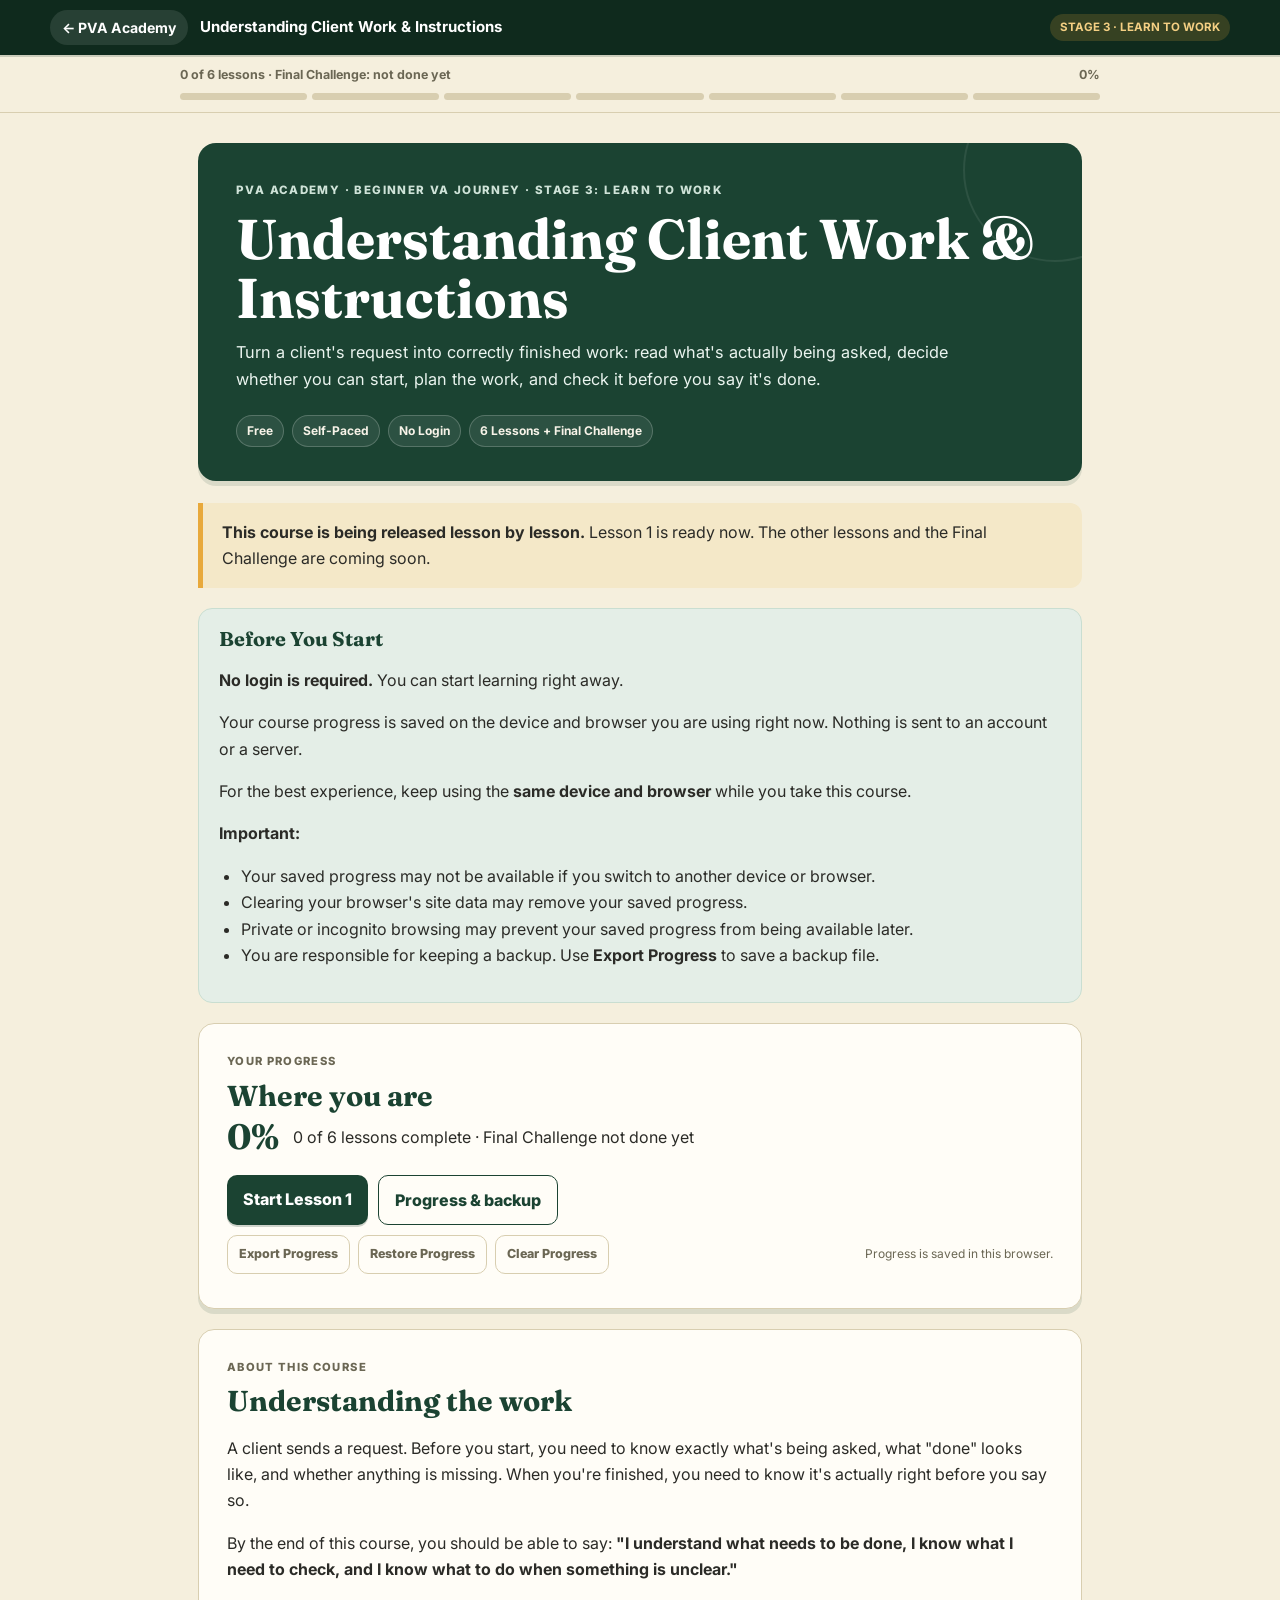
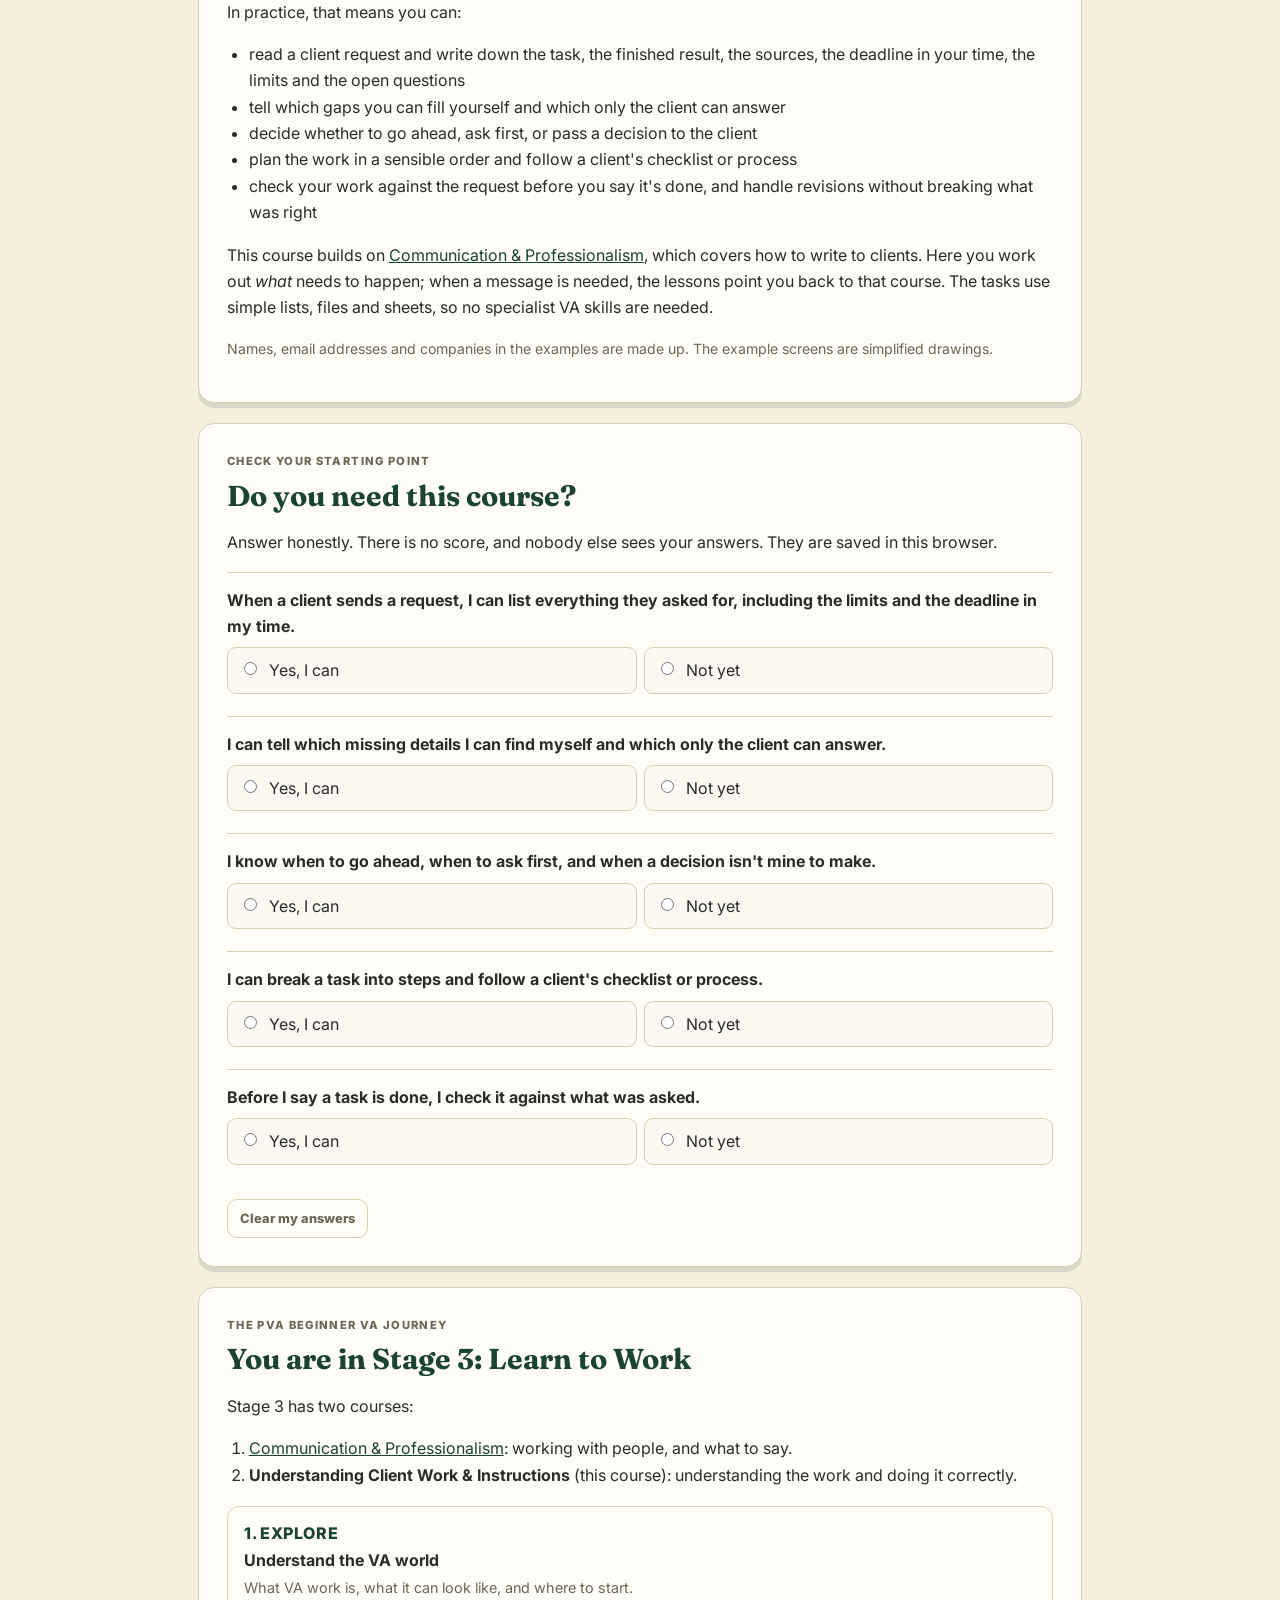
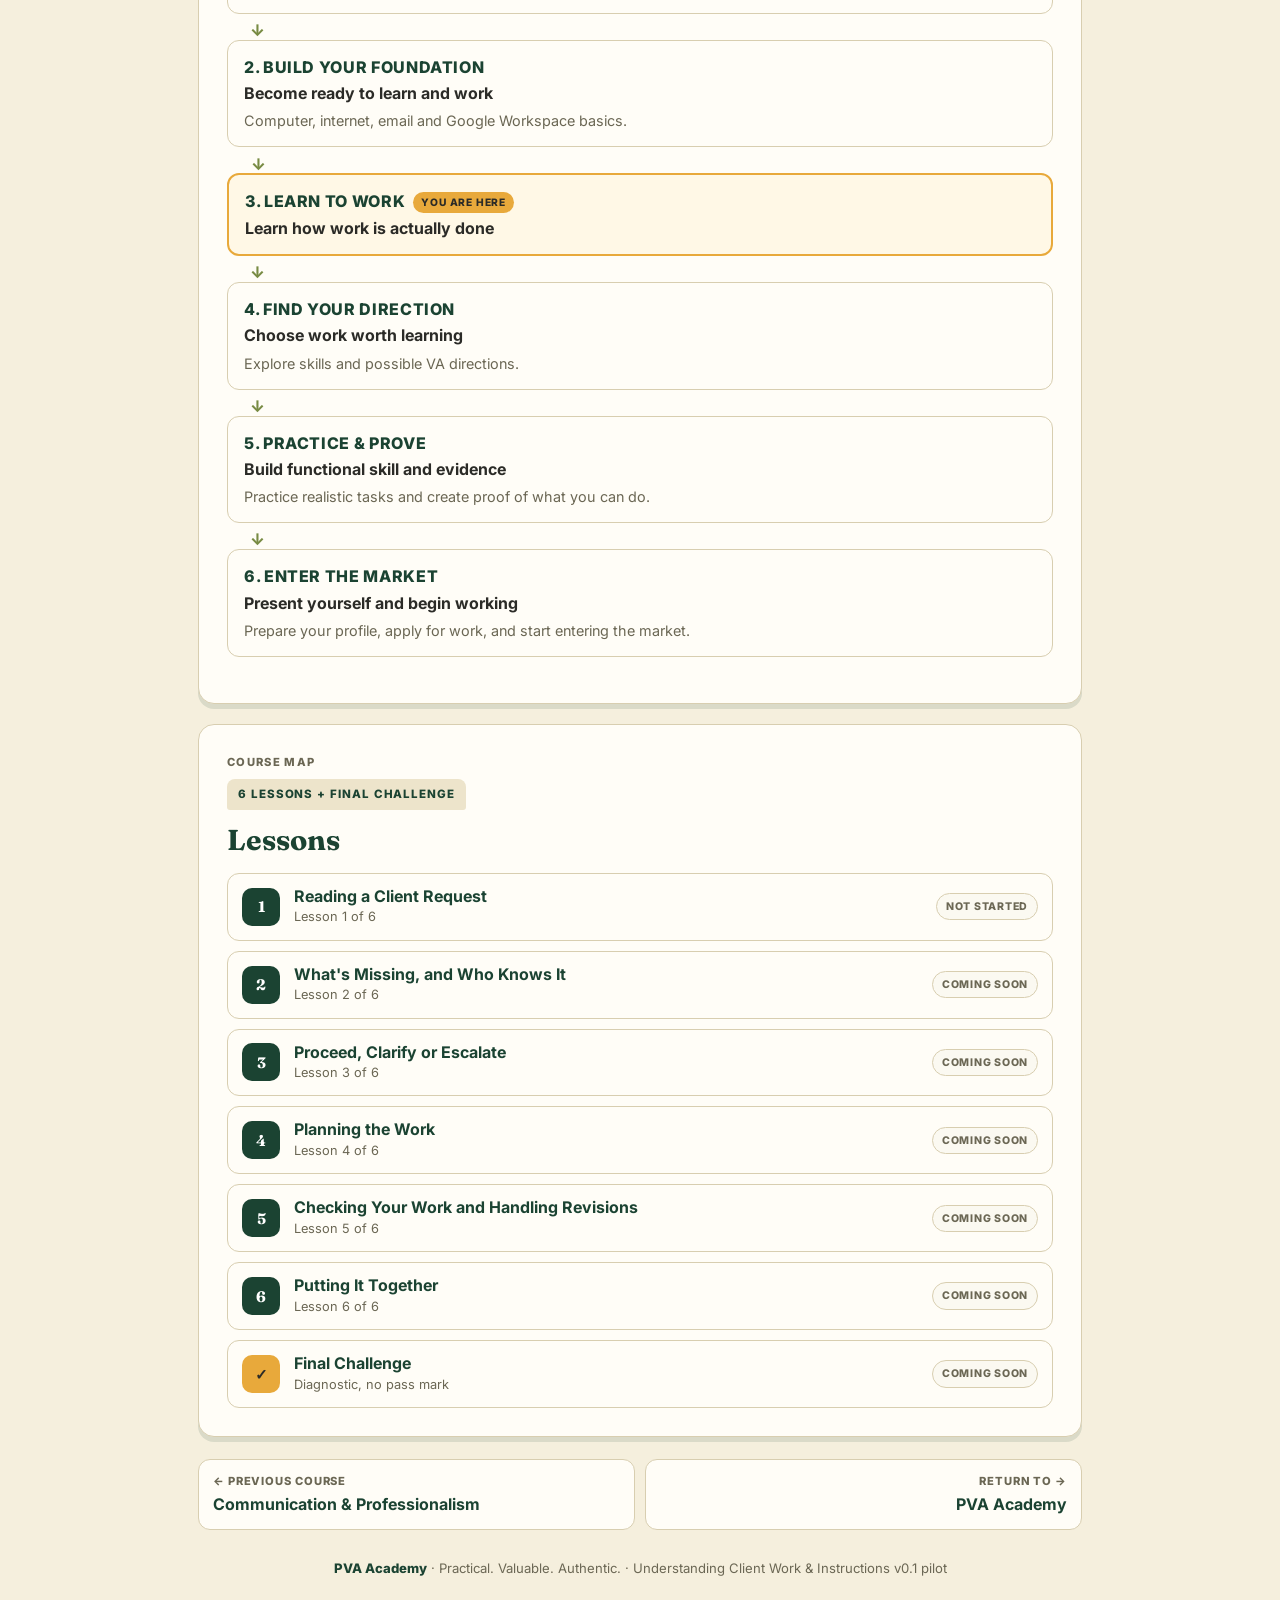
==== public/index.html @ cc16c082 "Pilot fixes from peer review: provisional Final Challenge label - Course map: drop "12 questions" fr" ====
<!doctype html>
<html lang="en">
<head>
<meta charset="utf-8">
<meta name="viewport" content="width=device-width, initial-scale=1">
<meta name="theme-color" content="#1B4332">
<meta name="description" content="A free, self-paced PVA Academy course for aspiring VAs: read a client request carefully, decide whether you can start, plan the work, and check it before you say it&#x27;s done.">
<title>Understanding Client Work &amp; Instructions — PVA Academy</title>
<link rel="preconnect" href="https://fonts.googleapis.com">
<link rel="preconnect" href="https://fonts.gstatic.com" crossorigin>
<link href="https://fonts.googleapis.com/css2?family=Fraunces:opsz,wght@9..144,600;9..144,700&family=Inter:wght@400;500;600;700;800&display=swap" rel="stylesheet">
<link rel="stylesheet" href="./shared/course.css">
</head>
<body data-root="./" data-page="home" data-next-course="https://probinsiyanongva.org/">
<a class="skip-link" href="#main-content">Skip to course content</a>
<header class="route-bar"><div class="route-inner"><a class="home-btn" href="https://probinsiyanongva.org/" aria-label="Back to PVA Academy home page">← PVA Academy</a><div class="route-title"><a href="./">Understanding Client Work &amp; Instructions</a></div><div class="route-tag">STAGE 3 · LEARN TO WORK</div></div></header>
<div class="progress-wrap"><div class="progress-inner"><div class="progress-label"><span id="progressText">Getting started</span><span id="progressPct">0%</span></div><div class="progress-track" id="progressTrack"></div></div></div>
<main id="main-content">
<section class="course-header" id="top"><div class="eyebrow">PVA Academy · Beginner VA Journey · Stage 3: Learn to Work</div><h1>Understanding Client Work &amp; Instructions</h1><p>Turn a client's request into correctly finished work: read what's actually being asked, decide whether you can start, plan the work, and check it before you say it's done.</p><div class="meta-row"><span class="meta-chip">Free</span><span class="meta-chip">Self-Paced</span><span class="meta-chip">No Login</span><span class="meta-chip">6 Lessons + Final Challenge</span></div></section>
<div class="storage-banner hidden" id="storageBanner" role="status" aria-live="polite"><strong>Progress can't be saved in this browser.</strong><br><span id="storageBannerText">You can continue learning, but your progress may not remain after you close or refresh this page. If you are using private browsing or have blocked site data, try a normal browser window.</span></div>
<div class="callout"><strong>This course is being released lesson by lesson.</strong> Lesson 1 is ready now. The other lessons and the Final Challenge are coming soon.</div>
<div class="before-start" aria-labelledby="before-start-title"><h2 id="before-start-title">Before You Start</h2><p><strong>No login is required.</strong> You can start learning right away.</p><p>Your course progress is saved on the device and browser you are using right now. Nothing is sent to an account or a server.</p><p>For the best experience, keep using the <strong>same device and browser</strong> while you take this course.</p><p><strong>Important:</strong></p><ul>
<li>Your saved progress may not be available if you switch to another device or browser.</li>
<li>Clearing your browser's site data may remove your saved progress.</li>
<li>Private or incognito browsing may prevent your saved progress from being available later.</li>
<li>You are responsible for keeping a backup. Use <strong>Export Progress</strong> to save a backup file.</li>
</ul></div>

<section class="card" aria-labelledby="progress-h">
<div class="section-label">Your progress</div>
<h2 id="progress-h" style="margin-bottom:6px">Where you are</h2>
<div class="progress-summary"><span class="big-pct" id="homePct">0%</span><span id="homeSummary">0 of 6 lessons complete · Final Challenge not done yet</span></div>
<div class="hero-actions"><a class="btn" id="continueBtn" href="lesson-1/">Start Lesson 1</a><a class="btn secondary" href="progress/">Progress &amp; backup</a></div>
<div class="progress-tools"><button class="btn subtle" type="button" id="exportBtn">Export Progress</button><button class="btn subtle" type="button" id="restoreBtn">Restore Progress</button><button class="btn subtle" type="button" id="clearBtn">Clear Progress</button><span class="save-state" data-save-state>Progress is saved in this browser.</span><input id="restoreFile" type="file" accept="application/json,.json" hidden></div>
</section>

<section class="completion hidden" id="completion"></section>

<section class="card" aria-labelledby="about-h">
<div class="section-label">About this course</div>
<h2 id="about-h">Understanding the work</h2>
<p>A client sends a request. Before you start, you need to know exactly what's being asked, what "done" looks like, and whether anything is missing. When you're finished, you need to know it's actually right before you say so.</p>
<p>By the end of this course, you should be able to say: <strong>"I understand what needs to be done, I know what I need to check, and I know what to do when something is unclear."</strong></p>
<p>In practice, that means you can:</p>
<ul><li>read a client request and write down the task, the finished result, the sources, the deadline in your time, the limits and the open questions</li><li>tell which gaps you can fill yourself and which only the client can answer</li><li>decide whether to go ahead, ask first, or pass a decision to the client</li><li>plan the work in a sensible order and follow a client&#x27;s checklist or process</li><li>check your work against the request before you say it&#x27;s done, and handle revisions without breaking what was right</li></ul>
<p>This course builds on <a href="https://probinsiyanongva.org/communication-professionalism/">Communication &amp; Professionalism</a>, which covers how to write to clients. Here you work out <em>what</em> needs to happen; when a message is needed, the lessons point you back to that course. The tasks use simple lists, files and sheets, so no specialist VA skills are needed.</p>
<p class="small">Names, email addresses and companies in the examples are made up. The example screens are simplified drawings.</p>
</section>

<section class="card" aria-labelledby="fit-h" id="fitCheck">
<div class="section-label">Check your starting point</div>
<h2 id="fit-h">Do you need this course?</h2>
<p>Answer honestly. There is no score, and nobody else sees your answers. They are saved in this browser.</p>
<div class="act-item fit-row" data-key="fit-1" data-lesson="1"><p class="act-q">When a client sends a request, I can list everything they asked for, including the limits and the deadline in my time.</p><div class="choice-row" role="radiogroup" aria-label="When a client sends a request, I can list everything they asked for, including the limits and the deadline in my time."><label class="choice"><input type="radio" name="fit-1" value="Yes"><span>Yes, I can</span></label><label class="choice"><input type="radio" name="fit-1" value="Not yet"><span>Not yet</span></label></div></div><div class="act-item fit-row" data-key="fit-2" data-lesson="2"><p class="act-q">I can tell which missing details I can find myself and which only the client can answer.</p><div class="choice-row" role="radiogroup" aria-label="I can tell which missing details I can find myself and which only the client can answer."><label class="choice"><input type="radio" name="fit-2" value="Yes"><span>Yes, I can</span></label><label class="choice"><input type="radio" name="fit-2" value="Not yet"><span>Not yet</span></label></div></div><div class="act-item fit-row" data-key="fit-3" data-lesson="3"><p class="act-q">I know when to go ahead, when to ask first, and when a decision isn&#x27;t mine to make.</p><div class="choice-row" role="radiogroup" aria-label="I know when to go ahead, when to ask first, and when a decision isn&#x27;t mine to make."><label class="choice"><input type="radio" name="fit-3" value="Yes"><span>Yes, I can</span></label><label class="choice"><input type="radio" name="fit-3" value="Not yet"><span>Not yet</span></label></div></div><div class="act-item fit-row" data-key="fit-4" data-lesson="4"><p class="act-q">I can break a task into steps and follow a client&#x27;s checklist or process.</p><div class="choice-row" role="radiogroup" aria-label="I can break a task into steps and follow a client&#x27;s checklist or process."><label class="choice"><input type="radio" name="fit-4" value="Yes"><span>Yes, I can</span></label><label class="choice"><input type="radio" name="fit-4" value="Not yet"><span>Not yet</span></label></div></div><div class="act-item fit-row" data-key="fit-5" data-lesson="5"><p class="act-q">Before I say a task is done, I check it against what was asked.</p><div class="choice-row" role="radiogroup" aria-label="Before I say a task is done, I check it against what was asked."><label class="choice"><input type="radio" name="fit-5" value="Yes"><span>Yes, I can</span></label><label class="choice"><input type="radio" name="fit-5" value="Not yet"><span>Not yet</span></label></div></div>
<div class="feedback" id="fitResult" aria-live="polite"></div>
<div class="hero-actions" style="margin-top:12px"><button class="btn subtle small-btn" type="button" id="fitReset">Clear my answers</button></div>
</section>

<section class="card" aria-labelledby="journey-h">
<div class="section-label">The PVA Beginner VA Journey</div>
<h2 id="journey-h">You are in Stage 3: Learn to Work</h2>
<p>Stage 3 has two courses:</p>
<ol><li><a href="https://probinsiyanongva.org/communication-professionalism/">Communication &amp; Professionalism</a>: working with people, and what to say.</li><li><strong>Understanding Client Work &amp; Instructions</strong> (this course): understanding the work and doing it correctly.</li></ol>
<ol class="flow"><li><div class="flow-name">1. EXPLORE</div><div class="flow-sub">Understand the VA world</div><div class="flow-detail">What VA work is, what it can look like, and where to start.</div></li><li><div class="flow-name">2. BUILD YOUR FOUNDATION</div><div class="flow-sub">Become ready to learn and work</div><div class="flow-detail">Computer, internet, email and Google Workspace basics.</div></li><li class="here"><div class="flow-name">3. LEARN TO WORK<span class="here-tag">You are here</span></div><div class="flow-sub">Learn how work is actually done</div></li><li><div class="flow-name">4. FIND YOUR DIRECTION</div><div class="flow-sub">Choose work worth learning</div><div class="flow-detail">Explore skills and possible VA directions.</div></li><li><div class="flow-name">5. PRACTICE &amp; PROVE</div><div class="flow-sub">Build functional skill and evidence</div><div class="flow-detail">Practice realistic tasks and create proof of what you can do.</div></li><li><div class="flow-name">6. ENTER THE MARKET</div><div class="flow-sub">Present yourself and begin working</div><div class="flow-detail">Prepare your profile, apply for work, and start entering the market.</div></li></ol>
</section>

<section class="card" aria-labelledby="map-h">
<div class="section-label">Course map</div><div class="folder-tab">6 lessons + Final Challenge</div>
<h2 id="map-h">Lessons</h2>
<ul class="lesson-list" id="lessonList"><li><a class="lesson-row" data-lesson="lesson-1" href="lesson-1/"><span class="lesson-num">1</span><span class="row-text"><span class="row-title">Reading a Client Request</span><span class="row-sub">Lesson 1 of 6</span></span><span class="stamp" data-stamp>Not started</span></a></li><li><a class="lesson-row" data-lesson="lesson-2" data-soon href="lesson-2/"><span class="lesson-num">2</span><span class="row-text"><span class="row-title">What&#x27;s Missing, and Who Knows It</span><span class="row-sub">Lesson 2 of 6</span></span><span class="stamp" data-stamp>Coming soon</span></a></li><li><a class="lesson-row" data-lesson="lesson-3" data-soon href="lesson-3/"><span class="lesson-num">3</span><span class="row-text"><span class="row-title">Proceed, Clarify or Escalate</span><span class="row-sub">Lesson 3 of 6</span></span><span class="stamp" data-stamp>Coming soon</span></a></li><li><a class="lesson-row" data-lesson="lesson-4" data-soon href="lesson-4/"><span class="lesson-num">4</span><span class="row-text"><span class="row-title">Planning the Work</span><span class="row-sub">Lesson 4 of 6</span></span><span class="stamp" data-stamp>Coming soon</span></a></li><li><a class="lesson-row" data-lesson="lesson-5" data-soon href="lesson-5/"><span class="lesson-num">5</span><span class="row-text"><span class="row-title">Checking Your Work and Handling Revisions</span><span class="row-sub">Lesson 5 of 6</span></span><span class="stamp" data-stamp>Coming soon</span></a></li><li><a class="lesson-row" data-lesson="lesson-6" data-soon href="lesson-6/"><span class="lesson-num">6</span><span class="row-text"><span class="row-title">Putting It Together</span><span class="row-sub">Lesson 6 of 6</span></span><span class="stamp" data-stamp>Coming soon</span></a></li><li><a class="lesson-row final" data-lesson="final-challenge" data-soon href="final-challenge/"><span class="lesson-num">✓</span><span class="row-text"><span class="row-title">Final Challenge</span><span class="row-sub">Diagnostic, no pass mark</span></span><span class="stamp" data-stamp>Coming soon</span></a></li></ul>
</section>
<nav class="pager" aria-label="Beginner VA Journey"><a class="prev" href="https://probinsiyanongva.org/communication-professionalism/"><span class="pager-dir">← Previous course</span><span class="pager-title">Communication &amp; Professionalism</span></a><a class="next" href="https://probinsiyanongva.org/"><span class="pager-dir">Return to →</span><span class="pager-title">PVA Academy</span></a></nav>
<footer><span class="footer-mark">PVA Academy</span> · Practical. Valuable. Authentic. · Understanding Client Work &amp; Instructions v0.1 pilot</footer>
</main>
<script src="./shared/progress.js"></script>
<script src="./shared/home.js"></script>
</body>
</html>
---- public/shared/course.css ----
/* PVA Academy — VA Foundations
   Design tokens and components are taken from the Document Basics
   Foundation Module (pva-document-basics/index.html) so both modules
   read as one family. Additions for multi-page lessons, activities,
   Quick Checks and the Final Assessment are marked "VAF". */

:root{--green:#1B4332;--green-dark:#0F2A1D;--green-soft:#E4EEE7;--cream:#F5EFDD;--cream-deep:#EDE4CB;--card:#FFFDF7;--yellow:#E8A93B;--yellow-deep:#C98A1E;--charcoal:#2B2B27;--muted:#6B6754;--line:#D8CEB0;--olive:#788B43;--radius:16px;--shadow:0 5px 0 rgba(27,67,50,.12);--red:#9B3D2E;--red-soft:#F6E3DC}

*{box-sizing:border-box}
html{scroll-behavior:smooth}
body{margin:0;background:var(--cream);color:var(--charcoal);font-family:Inter,system-ui,sans-serif;line-height:1.65;-webkit-font-smoothing:antialiased;overflow-x:hidden}
button,a,input,textarea{font:inherit}
a{color:var(--green)}
:focus-visible{outline:3px solid var(--yellow);outline-offset:3px}
.skip-link{position:absolute;left:10px;top:-50px;background:var(--green);color:#fff;padding:10px 14px;border-radius:0 0 10px 10px;z-index:100}
.skip-link:focus{top:0}

/* Route bar */
.route-bar{position:sticky;top:0;z-index:50;background:var(--green-dark);color:#fff;padding:10px 18px;box-shadow:0 2px 0 rgba(15,42,29,.18)}
.route-inner{width:100%;max-width:1180px;margin:auto;display:flex;align-items:center;gap:12px;min-width:0}
.home-btn{color:#fff;text-decoration:none;font-size:.88rem;font-weight:700;background:rgba(255,255,255,.1);padding:6px 12px;border-radius:20px;white-space:nowrap}
.home-btn:hover{background:rgba(255,255,255,.18)}
.route-title{font-weight:700;font-size:.94rem;white-space:nowrap;overflow:hidden;text-overflow:ellipsis;flex:1;min-width:0}
.route-title a{color:#fff;text-decoration:none}
.route-tag{font-size:.72rem;font-weight:700;background:rgba(232,169,59,.18);color:#F4CF83;padding:4px 10px;border-radius:20px;white-space:nowrap}

/* Progress bar */
.progress-wrap{background:var(--cream);border-bottom:1px solid var(--line);padding:10px 18px 12px;position:sticky;top:45px;z-index:40}
.progress-inner{max-width:920px;margin:auto}
.progress-label{display:flex;justify-content:space-between;align-items:baseline;gap:10px;font-size:.78rem;color:var(--muted);font-weight:700;margin-bottom:7px}
.progress-track{display:flex;gap:5px}
.progress-seg{flex:1;height:7px;border-radius:6px;background:var(--line)}
.progress-seg.done{background:var(--olive)}
.progress-seg.current{background:var(--yellow)}

main{max-width:920px;margin:auto;padding:30px 18px 90px}
.course-header{position:relative;background:var(--green);color:#fff;border-radius:18px;padding:38px 38px 34px;margin-bottom:22px;box-shadow:var(--shadow);overflow:hidden}
.course-header:after{content:"";position:absolute;width:180px;height:180px;border:2px solid rgba(255,255,255,.08);border-radius:50%;right:-65px;top:-65px}
.eyebrow{text-transform:uppercase;letter-spacing:.12em;font-size:.72rem;font-weight:800;color:#CFE3D8;margin-bottom:10px}
.course-header h1{font:700 clamp(2.2rem,5vw,3.5rem)/1.05 Fraunces,Georgia,serif;margin:0 0 12px;color:#fff}
.course-header p{max-width:720px;margin:0;color:#EAF4EF;font-size:1.02rem}
.meta-row{display:flex;flex-wrap:wrap;gap:8px;margin-top:22px}
.meta-chip{border:1px solid rgba(255,255,255,.2);background:rgba(255,255,255,.08);padding:5px 10px;border-radius:999px;font-size:.75rem;font-weight:700;color:#F7F3E8}

.card{background:var(--card);border:1px solid var(--line);border-radius:var(--radius);padding:28px;margin:20px 0;box-shadow:var(--shadow)}
h2,h3,h4{font-family:Fraunces,Georgia,serif;color:var(--green)}
h2{font-size:1.8rem;line-height:1.2;margin:0 0 15px}
h3{font-size:1.35rem;line-height:1.25;margin:28px 0 8px}
h4{font-size:1.15rem;line-height:1.25;margin:22px 0 7px}
.lead{font-size:1.05rem}
.small{font-size:.88rem;color:var(--muted)}
.section-label{font-size:.7rem;letter-spacing:.12em;text-transform:uppercase;color:var(--muted);font-weight:800;margin-bottom:8px}
.folder-tab{display:inline-block;background:var(--cream-deep);color:var(--green);font-size:.72rem;font-weight:800;text-transform:uppercase;letter-spacing:.08em;padding:6px 11px;border-radius:8px 8px 3px 3px;margin-bottom:13px}

.callout{border-left:5px solid var(--yellow);background:#F4E8C8;padding:16px 19px;border-radius:0 12px 12px 0;margin:20px 0}
.tip{background:var(--green-soft);border:1px solid #C9DED1;padding:16px 19px;border-radius:12px;margin:20px 0}
.key-idea{background:var(--cream-deep);border:1px solid var(--line);padding:18px;border-radius:14px;margin:20px 0}
.hero-actions{display:flex;flex-wrap:wrap;gap:10px;margin-top:20px}
.btn{display:inline-block;border:0;border-radius:10px;padding:11px 16px;background:var(--green);color:#fff;font-weight:800;cursor:pointer;box-shadow:0 2px 0 rgba(15,42,29,.2);text-decoration:none;text-align:center}
.btn:disabled{opacity:.5;cursor:default}
.btn.secondary{background:var(--card);color:var(--green);border:1px solid var(--green);box-shadow:none}
.btn.gold{background:var(--yellow);color:var(--charcoal);box-shadow:0 2px 0 var(--yellow-deep)}
.btn.subtle{background:var(--card);color:var(--muted);border:1px solid var(--line);box-shadow:none}
.btn.subtle:disabled{opacity:.55;cursor:default}
.btn.small-btn{font-size:.8rem;padding:8px 12px}

/* Lesson head (Document Basics) */
.lesson-head{display:flex;gap:16px;align-items:flex-start;margin-bottom:18px}
.lesson-num{flex:0 0 48px;height:48px;border-radius:12px;background:var(--green);color:#fff;display:grid;place-items:center;font:700 1.05rem Fraunces,Georgia,serif}
.lesson-title-wrap{min-width:0;flex:1}
.lesson-title-wrap h1{font:700 clamp(1.7rem,4vw,2.3rem)/1.15 Fraunces,Georgia,serif;color:var(--green);margin:0 0 6px}
.done-stamp{display:none;align-items:center;background:var(--green-soft);color:var(--green);border:1px solid #BCD4C4;border-radius:999px;padding:5px 9px;font-size:.7rem;font-weight:800;text-transform:uppercase;letter-spacing:.06em}
.is-done .done-stamp{display:inline-flex}
.is-done .lesson-num{background:var(--olive)}

.activity-title,.answer-title,.takeaway-title,.connection-title{margin:24px 0 10px;padding:10px 13px;border-radius:10px;font-weight:800;font-size:.8rem;text-transform:uppercase;letter-spacing:.08em}
.activity-title{background:#FBF7EA;border:1px dashed #C7BA91;color:var(--green)}
.check-title{background:var(--green-soft);border:1px solid #C9DED1;color:var(--green)}
.takeaway-title{background:var(--green);color:#fff}
.connection-title{border-left:4px solid var(--yellow);background:#F4E8C8;color:var(--green)}

table{width:100%;border-collapse:collapse;margin:0}
th,td{border:1px solid var(--line);padding:10px 12px;text-align:left;vertical-align:top}
th{background:var(--green);color:#fff}
tr:nth-child(even) td{background:#FBF9F1}
ul,ol{padding-left:1.35rem}
blockquote{margin:18px 0;padding:14px 18px;background:#FBF9F1;border:1px solid var(--line);border-left:4px solid var(--green);border-radius:0 12px 12px 0;color:var(--charcoal)}
blockquote p{margin:.3em 0}
hr{border:0;border-top:1px solid var(--line);margin:26px 0}

.lesson-footer{display:flex;justify-content:space-between;align-items:center;gap:12px;border-top:1px solid var(--line);margin-top:26px;padding-top:18px}
.lesson-footer .footer-actions{display:flex;flex-wrap:wrap;gap:8px}
.next-hint{font-size:.8rem;color:var(--muted)}
.lesson-nav{display:grid;grid-template-columns:repeat(9,minmax(0,1fr));gap:6px;margin:18px 0 28px}
.lesson-nav a{border:1px solid var(--line);background:var(--card);color:var(--green);border-radius:9px;padding:8px 5px;font-size:.72rem;font-weight:800;text-align:center;text-decoration:none}
.lesson-nav a.done{background:var(--green-soft);border-color:#BCD4C4}
.lesson-nav a.current{border-color:var(--yellow);box-shadow:0 0 0 2px rgba(232,169,59,.16)}
.lesson-nav a[aria-current="page"]{background:var(--green);color:#fff;border-color:var(--green)}

.hidden{display:none!important}
.storage-banner{background:#F4E8C8;border:1px solid #D8B86A;border-left:5px solid var(--yellow-deep);padding:14px 16px;border-radius:0 12px 12px 0;margin:18px 0}
.storage-banner strong{color:var(--green)}
.progress-tools{display:flex;flex-wrap:wrap;gap:8px;margin:10px 0 6px}
.progress-tools .btn{font-size:.78rem;padding:8px 11px}
.save-state{font-size:.75rem;color:var(--muted);margin-left:auto;align-self:center}
.before-start{background:var(--green-soft);border:1px solid #C9DED1;padding:18px 20px;border-radius:14px;margin:0 0 20px}
.before-start h2{margin-top:0;font-size:1.25rem}
.choice-group{display:grid;gap:7px;margin:10px 0}
.choice{display:flex;gap:9px;align-items:flex-start;padding:9px 11px;border:1px solid var(--line);border-radius:9px;background:#FBF9F1;cursor:pointer}
.choice:hover{background:var(--green-soft)}
.choice input{margin-top:5px;accent-color:var(--green);flex:0 0 auto}
.completion{background:var(--card);border:2px solid var(--yellow);border-radius:18px;padding:42px 30px;text-align:center;box-shadow:var(--shadow);margin:20px 0}
.completion:before{content:"COMPLETION";display:inline-block;color:var(--green);background:var(--cream-deep);padding:5px 10px;border-radius:999px;font-size:.68rem;font-weight:800;letter-spacing:.1em;margin-bottom:12px}
.completion-icon{font-size:3rem;color:var(--green)}
.completion h2{font-size:2.1rem}
.completion-card-note{max-width:620px;margin:20px auto;background:var(--cream-deep);border:1px solid var(--line);padding:16px;border-radius:12px;text-align:left}
.completion .hero-actions{justify-content:center}
footer{text-align:center;color:var(--muted);font-size:.82rem;padding:28px 0}
.footer-mark{font-weight:800;color:var(--green)}

/* ===== VAF additions ===== */
.table-wrap{overflow-x:auto;margin:18px 0;border-radius:10px;-webkit-overflow-scrolling:touch}
.table-wrap table{min-width:420px}
.lesson-body > h2{font-size:1.55rem;margin:34px 0 10px;padding-top:6px}
.lesson-body > h2:first-child{margin-top:4px}
.lesson-body p{margin:.7em 0}

/* stamps on course map */
.stamp{display:inline-flex;align-items:center;border-radius:999px;padding:4px 9px;font-size:.66rem;font-weight:800;text-transform:uppercase;letter-spacing:.07em;border:1px solid var(--line);background:#FBF9F1;color:var(--muted);white-space:nowrap}
.stamp.complete{background:var(--green-soft);border-color:#BCD4C4;color:var(--green)}
.stamp.progress{background:#F4E8C8;border-color:#D8B86A;color:#7A5410}
.stamp.passed{background:var(--green);border-color:var(--green);color:#fff}

.lesson-list{list-style:none;padding:0;margin:10px 0 0;display:grid;grid-template-columns:minmax(0,1fr);gap:10px}
.lesson-list li{min-width:0}
.lesson-row{display:flex;align-items:center;gap:14px;background:var(--card);border:1px solid var(--line);border-radius:12px;padding:12px 14px;text-decoration:none;color:inherit}
.lesson-row:hover{border-color:var(--green)}
.lesson-row .lesson-num{flex:0 0 38px;height:38px;border-radius:10px;font-size:.95rem}
.lesson-row.is-done .lesson-num{background:var(--olive)}
.lesson-row .row-text{flex:1;min-width:0}
.lesson-row .row-title{display:block;font-weight:700;color:var(--green);line-height:1.3}
.lesson-row .row-sub{display:block;font-size:.8rem;color:var(--muted)}
.lesson-row.final .lesson-num{background:var(--yellow);color:var(--charcoal)}

.progress-summary{display:flex;flex-wrap:wrap;align-items:center;gap:14px;margin:6px 0 4px}
.big-pct{font:700 2.2rem/1 Fraunces,Georgia,serif;color:var(--green)}

/* Stage flow (journey / learning map / cycle) */
.flow{list-style:none;padding:0;margin:18px 0;display:grid;gap:0}
.flow li{position:relative;background:var(--card);border:1px solid var(--line);border-radius:12px;padding:13px 16px}
.flow li + li{margin-top:26px}
.flow li + li:before{content:"↓";position:absolute;top:-24px;left:22px;color:var(--olive);font-weight:800}
.flow .flow-name{font-weight:800;color:var(--green);letter-spacing:.04em}
.flow .flow-sub{font-weight:700;color:var(--charcoal)}
.flow .flow-detail{font-size:.9rem;color:var(--muted);margin-top:3px}
.flow li.here{border:2px solid var(--yellow);background:#FFF8E6}
.flow .here-tag{display:inline-block;margin-left:8px;background:var(--yellow);color:var(--charcoal);font-size:.64rem;font-weight:800;letter-spacing:.08em;text-transform:uppercase;padding:2px 8px;border-radius:999px;vertical-align:middle}

/* Activities */
.activity{background:#FBF9F1;border:1px solid var(--line);border-radius:14px;padding:18px 18px 8px;margin:18px 0}
.activity > h2{font-size:1.4rem;margin:0 0 6px}
.act-item{border-top:1px solid var(--line);padding:14px 0}
.act-item:first-of-type{border-top:0}
.act-q{font-weight:700;margin:0 0 6px}
.act-q .q-num{display:inline-block;color:var(--muted);font-size:.72rem;font-weight:800;letter-spacing:.08em;text-transform:uppercase;margin-bottom:2px}
.feedback{display:none;margin-top:8px;padding:10px 12px;border-radius:9px;font-size:.93rem}
.feedback.show{display:block}
.feedback.good{background:var(--green-soft);border:1px solid #C9DED1}
.feedback.try{background:var(--red-soft);border:1px solid #E4C0B4}
.feedback.info{background:var(--cream-deep);border:1px solid var(--line)}
.choice.correct{border-color:var(--green);background:var(--green-soft)}
.choice.wrong{border-color:var(--red);background:var(--red-soft)}
.choice.locked{cursor:default}
.choice-row{display:flex;flex-wrap:wrap;gap:7px;margin:8px 0}
.choice-row .choice{flex:1 1 150px}
.area-reveal{display:none;margin:6px 0 0 30px;font-size:.9rem;color:var(--green)}
.area-reveal.show{display:block}
label.field-label{display:block;font-weight:700;color:var(--green);margin:14px 0 4px}
textarea.response,input.response{width:100%;border:1px solid var(--line);border-radius:10px;padding:10px 12px;background:#fff;color:var(--charcoal);line-height:1.5}
textarea.response{min-height:78px;resize:vertical}
textarea.response:focus,input.response:focus{outline:3px solid rgba(232,169,59,.45);border-color:var(--yellow-deep)}
.saved-note{font-size:.75rem;color:var(--muted);min-height:1.2em;margin:4px 0 0}
.fill-table td{vertical-align:middle}
.fill-table .choice-row{margin:0}
.fill-table .choice{padding:6px 9px;font-size:.88rem}

/* Quick Check */
.quick-check{background:var(--card);border:2px solid #C9DED1;border-radius:16px;padding:22px 22px 10px;margin:30px 0 10px}
.quick-check h2{font-size:1.45rem;margin:0 0 4px}
.qc-meta{font-size:.82rem;color:var(--muted);margin:0 0 6px}
.qc-summary{font-weight:700;color:var(--green);margin:10px 0}

/* Lesson pager */
.pager{display:flex;justify-content:space-between;gap:10px;margin:22px 0 0;flex-wrap:wrap}
.pager a{flex:1 1 220px;display:block;text-decoration:none;background:var(--card);border:1px solid var(--line);border-radius:12px;padding:12px 14px;color:var(--green)}
.pager a:hover{border-color:var(--green)}
.pager .pager-dir{display:block;font-size:.7rem;font-weight:800;text-transform:uppercase;letter-spacing:.08em;color:var(--muted)}
.pager .pager-title{font-weight:700}
.pager a.next{text-align:right}

/* Final assessment */
.assess-progress{font-size:.8rem;font-weight:800;color:var(--muted);letter-spacing:.06em;text-transform:uppercase;margin-bottom:8px}
.q-dots{display:flex;flex-wrap:wrap;gap:5px;margin:0 0 16px}
.q-dot{width:30px;height:30px;border-radius:8px;border:1px solid var(--line);background:#FBF9F1;color:var(--muted);font-size:.75rem;font-weight:800;cursor:pointer;padding:0}
.q-dot.answered{background:var(--green-soft);border-color:#BCD4C4;color:var(--green)}
.q-dot.current{border:2px solid var(--yellow)}
.assess-q{font-size:1.12rem;font-weight:700;color:var(--charcoal);margin:0 0 10px}
.assess-nav{display:flex;justify-content:space-between;gap:10px;flex-wrap:wrap;margin-top:18px}
.result-box{border-radius:14px;padding:22px;margin:10px 0 18px;text-align:center}
.result-box.pass{background:var(--green-soft);border:2px solid var(--olive)}
.result-box.retake{background:#F4E8C8;border:2px solid var(--yellow)}
.result-score{font:700 2.6rem/1 Fraunces,Georgia,serif;color:var(--green);margin:6px 0}
.review-list{list-style:none;padding:0;margin:10px 0}
.review-list li{padding:8px 0;border-top:1px solid var(--line)}
.review-list li:first-child{border-top:0}
.gate-list{margin:8px 0 0}

@media(max-width:760px){
  .route-tag{display:none}
  .progress-wrap{padding:9px 12px}
  .progress-label{font-size:.72rem}
  .progress-track{gap:3px}
  .progress-seg{height:9px}
  main{padding:22px 14px 70px}
  .course-header{padding:29px 23px}
  .card{padding:20px}
  .lesson-head{gap:12px}
  .lesson-num{flex-basis:42px;height:42px}
  .lesson-nav{grid-template-columns:repeat(5,1fr)}
  .lesson-footer{align-items:flex-start;flex-direction:column}
  .completion{padding:34px 18px}
  .progress-tools{display:grid;grid-template-columns:1fr 1fr}
  .save-state{width:100%;margin-left:0;grid-column:1/-1}
  .quick-check,.activity{padding-left:14px;padding-right:14px}
  .pager a.next{text-align:left}
  .lesson-row{gap:10px;padding:10px 11px}
  .lesson-row .stamp{font-size:.6rem;padding:3px 7px}
}
@media print{
  .route-bar,.progress-wrap,.progress-tools,.lesson-nav,.pager,.lesson-footer,.skip-link{display:none!important}
  body{background:#fff}
  .card,.completion{box-shadow:none}
}

/* Computer & Laptop Basics additions (CB), kept for shared components */
span.keys{white-space:nowrap}
kbd{display:inline-block;font:600 .82em/1.3 Inter,system-ui,sans-serif;background:#fff;border:1px solid var(--line);border-bottom-width:2px;border-radius:5px;padding:1px 6px;white-space:nowrap;color:var(--charcoal)}
@media(max-width:760px){
  /* CB: let lesson tables fit the phone screen instead of scrolling sideways */
  .lesson-body .table-wrap table{min-width:0}
  .lesson-body li,.lesson-body p{overflow-wrap:break-word}
  .lesson-body td em{overflow-wrap:anywhere}
  .lesson-body th,.lesson-body td{padding-left:8px;padding-right:8px}
  .lesson-body td kbd{padding:1px 4px}
}
.order-activity .order-pool,.order-activity .order-answer{display:flex;flex-direction:column;gap:8px;margin:10px 0;padding:0;list-style:none}
.order-activity .order-pool button{text-align:left;font:inherit;font-size:.95rem;padding:10px 12px;border:1px solid var(--line);border-radius:9px;background:#FBF9F1;cursor:pointer;color:var(--charcoal)}
.order-activity .order-pool button:hover{border-color:var(--green)}
.order-activity .order-pool button:disabled{opacity:.35;cursor:default}
.order-activity .order-answer li{display:flex;gap:10px;align-items:flex-start;padding:9px 12px;border:1px solid var(--line);border-radius:9px;background:var(--card);font-size:.95rem}
.order-activity .order-answer li .n{font-weight:800;color:var(--green);min-width:1.4em}
.order-activity .order-answer li.right{background:var(--green-soft);border-color:#C9DED1}
.order-activity .order-answer li.wrong{background:var(--red-soft);border-color:#E6C2B6}
.order-activity .order-answer:empty:before{content:"Your order will appear here.";color:var(--muted);font-size:.9rem}
.order-activity .order-label{font-size:.72rem;letter-spacing:.1em;text-transform:uppercase;color:var(--muted);font-weight:800;margin-top:12px}

/* ===== Internet, Email & Google Workspace additions (IW) =====
   Neutral mock screens: simplified drawings of a Google screen, used only where
   recognizing what you see is part of the skill. Not copies of Google's design. */
.mock{margin:16px 0;min-width:0}
.mock-frame{border:1px solid #CFC4A4;border-radius:12px;background:#fff;overflow:hidden;font-size:.9rem;line-height:1.45;box-shadow:0 3px 0 rgba(27,67,50,.08)}
.mock figcaption,.mock .mock-cap{font-size:.75rem;color:var(--muted);margin-top:6px}
.mock-bar{display:flex;align-items:center;gap:10px;padding:8px 12px;background:var(--cream-deep);border-bottom:1px solid var(--line);min-width:0}
.mock-app{font-weight:800;color:var(--green);font-size:.78rem;letter-spacing:.05em;text-transform:uppercase;white-space:nowrap}
.mock-search{flex:1;min-width:0;background:#fff;border:1px solid var(--line);border-radius:999px;padding:3px 12px;color:var(--muted);white-space:nowrap;overflow:hidden;text-overflow:ellipsis;font-size:.85rem}
.mock-search.filled{color:var(--charcoal)}
.avatar{flex:0 0 auto;width:28px;height:28px;border-radius:50%;display:inline-grid;place-items:center;font-weight:800;font-size:.8rem;color:#fff;background:var(--olive);line-height:1}
.mock-bar .avatar{margin-left:auto}
.avatar.big{width:52px;height:52px;font-size:1.3rem}
.av-1{background:#788B43}.av-2{background:#9B3D2E}.av-3{background:#2F6690}.av-4{background:#C98A1E}.av-5{background:#6B4E8A}.av-6{background:#1B4332}
.mock-body{display:flex;min-width:0}
.mock-side{flex:0 0 138px;border-right:1px solid var(--line);padding:8px 0;background:#FBF9F1;font-size:.84rem}
.mock-side span{display:block;padding:4px 12px;color:var(--charcoal)}
.mock-side .on{background:var(--green-soft);font-weight:800;color:var(--green);border-radius:0 999px 999px 0;margin-right:8px}
.mock-main{flex:1;min-width:0}
.mock-path{padding:8px 12px;font-weight:700;color:var(--green);border-bottom:1px solid #EFE8D4;font-size:.86rem}
.mock-list{margin:0;padding:0}
.mock-list .mock-row,.mock-row{display:flex;flex-wrap:wrap;align-items:flex-start;gap:4px 10px;padding:9px 12px;border-top:1px solid #EFE8D4;min-width:0;background:#fff}
.mock-list > :first-child{border-top:0}
.mock .m-from{flex:0 0 118px;min-width:0;overflow-wrap:anywhere;font-weight:600}
.mock .m-text{flex:1 1 180px;min-width:0;overflow-wrap:anywhere}
.mock .m-snip{color:var(--muted)}
.mock .m-date{flex:0 0 auto;margin-left:auto;color:var(--muted);font-size:.8rem;white-space:nowrap}
.mock .unread .m-from,.mock .unread .m-subj{font-weight:800}
.mock .m-att{display:inline-block;margin:4px 6px 0 0;padding:1px 8px;border:1px solid var(--line);border-radius:999px;font-size:.78rem;background:#FBF9F1;color:var(--charcoal)}
.mock .m-tag{display:inline-block;font-size:.66rem;font-weight:800;letter-spacing:.06em;text-transform:uppercase;padding:1px 6px;border-radius:5px;background:var(--cream-deep);color:var(--muted);margin-right:6px;vertical-align:1px}
.ft{flex:0 0 auto;display:inline-grid;place-items:center;min-width:52px;padding:2px 5px;border-radius:5px;font-size:.62rem;font-weight:800;letter-spacing:.05em;color:#fff;background:#6B6754}
.ft-doc{background:#2F6690}.ft-sheet{background:#3E7C4A}.ft-pdf{background:#9B3D2E}.ft-folder{background:#C98A1E;color:#2B2B27}.ft-docx{background:#fff;color:#2F6690;border:1px solid #2F6690}.ft-xlsx{background:#fff;color:#3E7C4A;border:1px solid #3E7C4A}.ft-img{background:#6B4E8A}
.mock .m-name{flex:1 1 150px;min-width:0;overflow-wrap:anywhere;font-weight:600}
.mock .m-owner{flex:0 1 auto;color:var(--muted);font-size:.82rem}
/* pickable rows: the row is the answer choice (same .choice engine as other questions) */
.mock .choice-group{gap:0;margin:0}
.mock label.choice{border:0;border-top:1px solid #EFE8D4;border-radius:0;background:#fff;margin:0;padding:9px 12px;gap:10px}
.mock label.choice:first-child{border-top:0}
.mock label.choice:hover{background:#F6F9F6}
.mock label.choice > span{flex:1;min-width:0;display:flex;flex-wrap:wrap;align-items:flex-start;gap:4px 10px}
.mock label.choice.correct{background:var(--green-soft);box-shadow:inset 4px 0 0 var(--green)}
.mock label.choice.wrong{background:var(--red-soft);box-shadow:inset 4px 0 0 var(--red)}
.mock label.choice:focus-within{outline:3px solid var(--yellow);outline-offset:-3px}
/* email view + compose */
.mock-mail{padding:12px 14px}
.mock-mail .m-subject{font:700 1.05rem/1.3 Fraunces,Georgia,serif;color:var(--charcoal);margin:0 0 8px}
.mock-mail .m-head{display:flex;gap:10px;align-items:flex-start;margin-bottom:8px}
.mock-mail .m-head .m-who{flex:1;min-width:0;overflow-wrap:anywhere;font-size:.86rem}
.mock-mail .m-bodytext p{margin:.4em 0}
.mock-actions{display:flex;flex-wrap:wrap;gap:6px;margin-top:10px}
.mock-actions span{border:1px solid var(--line);border-radius:999px;padding:3px 12px;font-size:.8rem;font-weight:700;color:var(--green);background:#FBF9F1}
.mock-field{display:flex;gap:10px;padding:8px 12px;border-top:1px solid #EFE8D4;min-width:0}
.mock-field:first-child{border-top:0}
.mock .m-label{flex:0 0 64px;color:var(--muted);font-weight:700;font-size:.82rem}
.mock .m-value{flex:1;min-width:0;overflow-wrap:anywhere}
.mock .m-empty{color:#B3AB92}
/* share dialog */
.mock-dialog{padding:14px 16px}
.mock-dialog .m-title{font:700 1.05rem/1.3 Fraunces,Georgia,serif;margin:0 0 10px;color:var(--charcoal);overflow-wrap:anywhere}
.mock-input{border:1px solid var(--line);border-radius:8px;padding:6px 10px;color:var(--muted);margin-bottom:12px;font-size:.86rem}
.mock-sub{font-weight:800;font-size:.8rem;color:var(--charcoal);margin:10px 0 2px}
.mock .m-person{display:flex;gap:10px;align-items:center;min-width:0;flex:1 1 180px}
.mock .m-person .m-who{min-width:0;overflow-wrap:anywhere;font-size:.86rem;line-height:1.3}
.mock .m-role{flex:0 0 auto;margin-left:auto;font-size:.82rem;font-weight:700;color:var(--green);border:1px solid var(--line);border-radius:6px;padding:1px 8px;background:#FBF9F1;white-space:nowrap}
.mock .m-role.plain{border:0;background:none;color:var(--muted)}
.mock-dialog .mock-list .mock-row,.mock-dialog label.choice{padding-left:0;padding-right:0}
.mock-dialog .mock-actions{justify-content:space-between}
/* access page */
.mock-access{padding:22px 18px;text-align:center}
.mock-access .m-big{font:700 1.3rem/1.2 Fraunces,Georgia,serif;color:var(--charcoal);margin:0 0 6px}
.mock-access .m-btn{display:inline-block;margin:10px 0 12px;background:var(--green);color:#fff;border-radius:8px;padding:5px 14px;font-weight:700;font-size:.85rem}
.mock-access .m-signed{font-size:.84rem;color:var(--muted);overflow-wrap:anywhere}
/* account menu */
.mock-account{padding:14px 16px;text-align:center}
.mock-account .m-email{font-size:.86rem;color:var(--muted);overflow-wrap:anywhere}
.mock-account .m-hi{font-weight:700;margin:6px 0 8px}
.mock-account .mock-list{text-align:left;border-top:1px solid #EFE8D4;margin-top:10px}
.mock-account .m-more{font-size:.84rem;color:var(--green);font-weight:700;padding:8px 0 0}
/* search results */
.mock-results{padding:4px 14px 10px}
.mock-result{flex:1;min-width:0}
.mock .m-site{font-size:.78rem;color:var(--muted);overflow-wrap:anywhere}
.mock .m-rtitle{display:block;color:#2F4F8A;font-weight:700;font-size:.98rem;overflow-wrap:anywhere}
.mock .m-rsnip{font-size:.85rem;color:var(--charcoal)}
.mock .m-summary{margin:10px 0 4px;padding:10px 12px;border:1px dashed #C7BA91;border-radius:10px;background:#FBF9F1;font-size:.86rem}
/* document / sheet */
.mock-doc{padding:10px 14px}
.mock-doc .m-docname{display:flex;flex-wrap:wrap;gap:6px 10px;align-items:center;font-weight:700}
.mock-doc .m-badge{font-size:.7rem;font-weight:800;border:1px solid var(--muted);border-radius:4px;padding:0 5px;color:var(--muted)}
.mock-doc .m-status{font-size:.8rem;color:var(--muted);font-weight:400}
.mock-doc .m-menu{display:flex;flex-wrap:wrap;gap:4px 14px;font-size:.82rem;color:var(--charcoal);margin-top:6px}
.mock-sheet{overflow-x:auto}
.mock-sheet table{min-width:0;font-size:.84rem}
.mock-sheet th,.mock-sheet td{padding:5px 8px;border:1px solid #E2DAC2}
.mock-sheet th{background:#F1EEE4;color:var(--muted);font-weight:700;text-align:center}
.mock-sheet tr:nth-child(even) td{background:#fff}
@media(max-width:600px){
  .mock-body{flex-direction:column}
  .mock-side{flex-basis:auto;border-right:0;border-bottom:1px solid var(--line);display:flex;flex-wrap:wrap;gap:2px;padding:6px}
  .mock-side span{padding:2px 8px;border-radius:999px}
  .mock-side .on{border-radius:999px;margin:0}
  .mock-frame{font-size:.85rem}
  .mock .m-label{flex-basis:54px}
  .mock label.choice{padding:8px 10px;gap:8px}
  .mock .mock-field{padding:8px 10px}
  .mock .m-from{flex-basis:100%}
  .mock .m-date{margin-left:0}
}

/* ===== Understanding Client Work & Instructions additions (CW, Part 5 pilot) ===== */
.lesson-nav{grid-template-columns:repeat(8,minmax(0,1fr))}
@media(max-width:760px){.lesson-nav{grid-template-columns:repeat(4,1fr)}}
/* chat-thread mock */
.chat-with{font-size:.84rem;color:var(--muted);font-weight:600;min-width:0;overflow:hidden;text-overflow:ellipsis;white-space:nowrap}
.chat-thread{padding:12px;display:grid;gap:10px;background:#FBF9F1}
.chat-msg{display:flex;gap:9px;align-items:flex-start;min-width:0}
.chat-bubble{background:#fff;border:1px solid #E2DAC2;border-radius:4px 14px 14px 14px;padding:8px 12px;min-width:0;max-width:100%}
.chat-meta{font-size:.78rem;color:var(--muted);margin-bottom:2px}
.chat-meta strong{color:var(--charcoal)}
.chat-text{overflow-wrap:anywhere}
/* annotated message (worked example): the label text carries the meaning, colour is a secondary cue */
.annotated{background:#fff;border:1px solid var(--line);border-radius:12px;padding:12px 16px;margin:14px 0}
.annotated p{margin:.35em 0}
.anno{display:inline-block;font-size:.72rem;font-weight:800;letter-spacing:.03em;border-radius:6px;padding:1px 7px;margin-left:4px;border:1px solid var(--line);background:var(--cream-deep);color:var(--muted);white-space:normal}
.anno-task{background:#E4EEE7;border-color:#BCD4C4;color:var(--green)}
.anno-result{background:#E6EEF5;border-color:#BBD0E2;color:#2F4F6F}
.anno-source{background:#F1ECF6;border-color:#D3C6E2;color:#5A3F7A}
.anno-limit{background:var(--red-soft);border-color:#E4C0B4;color:var(--red)}
.anno-deadline{background:#F4E8C8;border-color:#D8B86A;color:#7A5410}
.anno-question{background:#FFF8E6;border-color:var(--yellow);color:#7A5410}
/* sentence cards in row-layout activities */
.act-row .act-q p{font-weight:600}
.act-row .choice-row{max-width:420px}
/* notice (A2) */
.notice-fb{margin-top:10px}
/* Task Card */
.taskcard{background:#FBF9F1;border:1px solid var(--line);border-radius:14px;padding:18px 18px 10px;margin:18px 0}
.taskcard > h2{font-size:1.4rem;margin:0 0 6px}
.tc-field{margin:0 0 6px}
.tc-field textarea.response{min-height:58px}
.tc-reveal-row{display:flex;flex-wrap:wrap;align-items:center;gap:12px;margin:14px 0 10px}
.tc-anyway{font-size:.85rem;background:none;border:0;padding:0;color:var(--green);text-decoration:underline;cursor:pointer}
.tc-model{margin:14px 0 8px}
.tc-model table{min-width:0}
.tc-model td:first-child{width:28%;font-weight:700}
.tc-check{margin:10px 0 0}
.tc-check-row{border-top:1px solid var(--line);padding:10px 0}
.tc-check-row .act-q{font-weight:600;margin-bottom:4px}
.tc-check-row .choice-row{margin:4px 0 0;max-width:420px}
.tc-closing{margin:10px 0 6px}
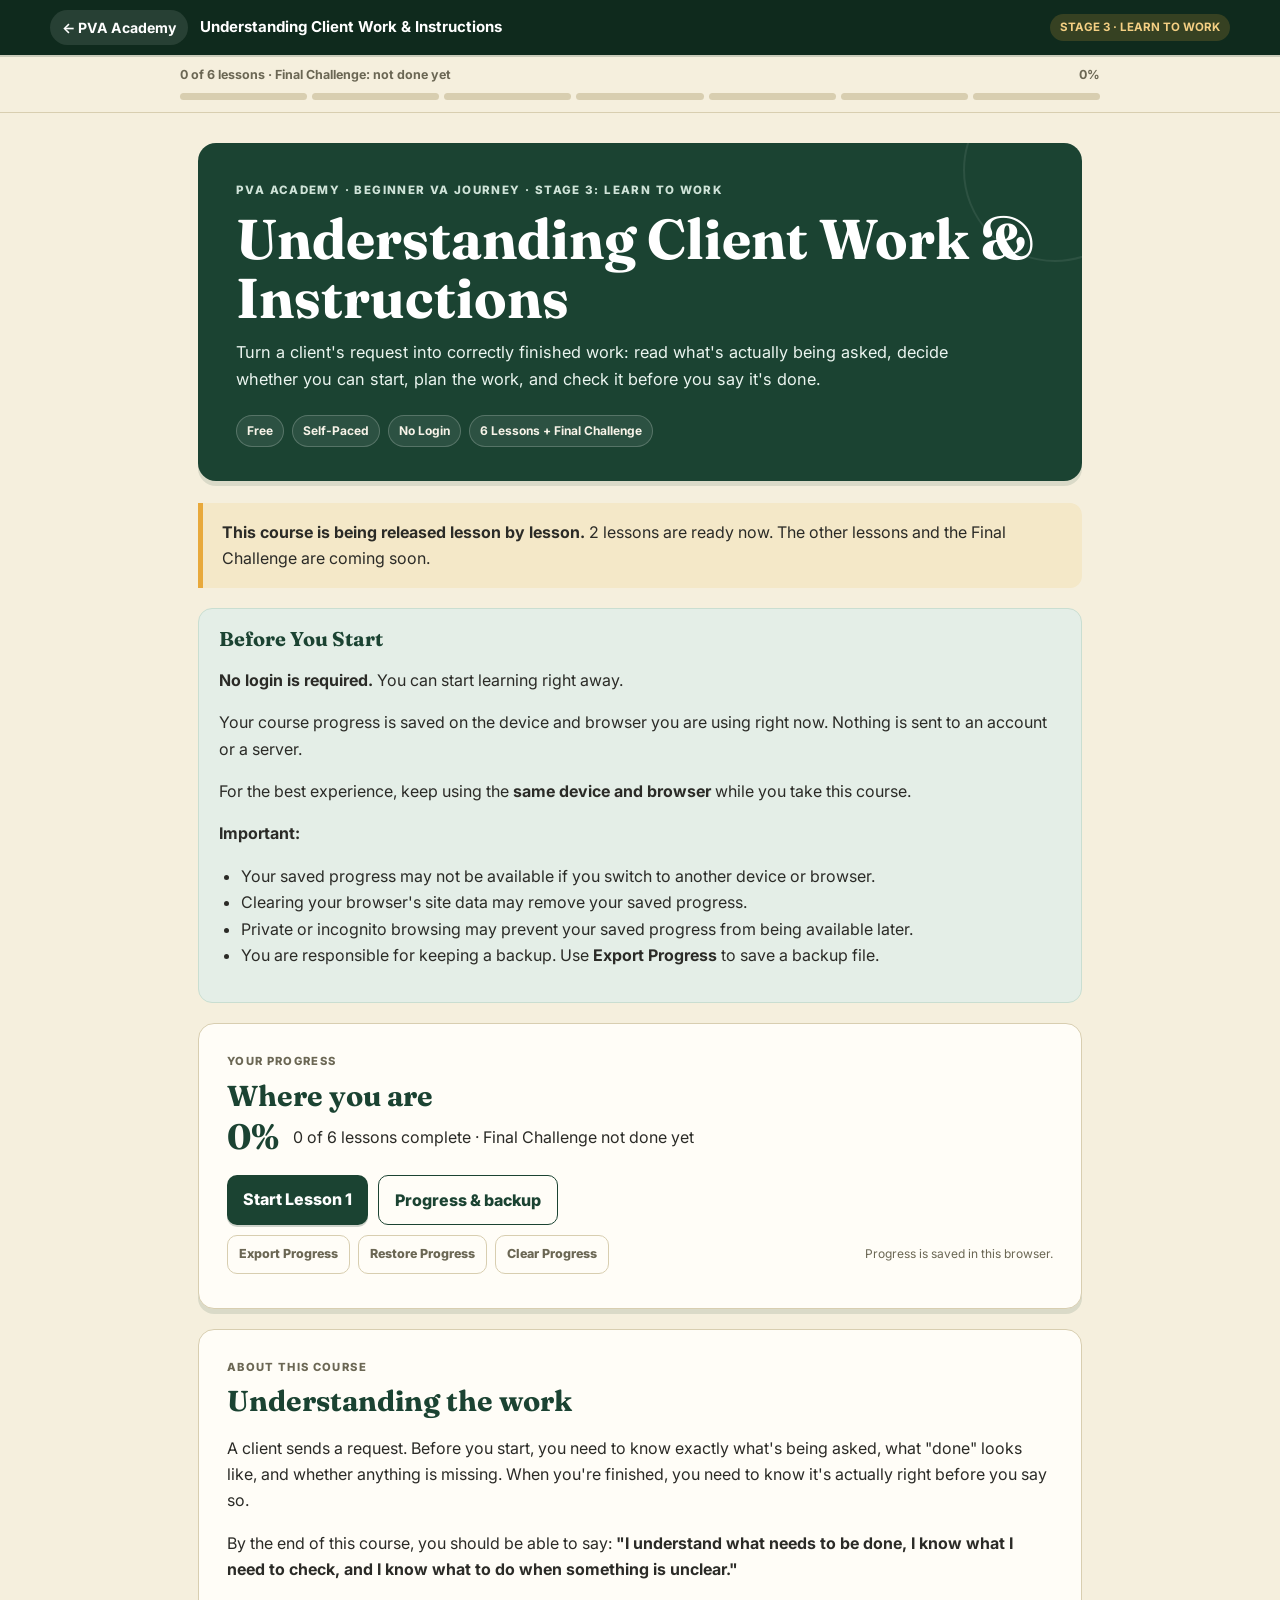
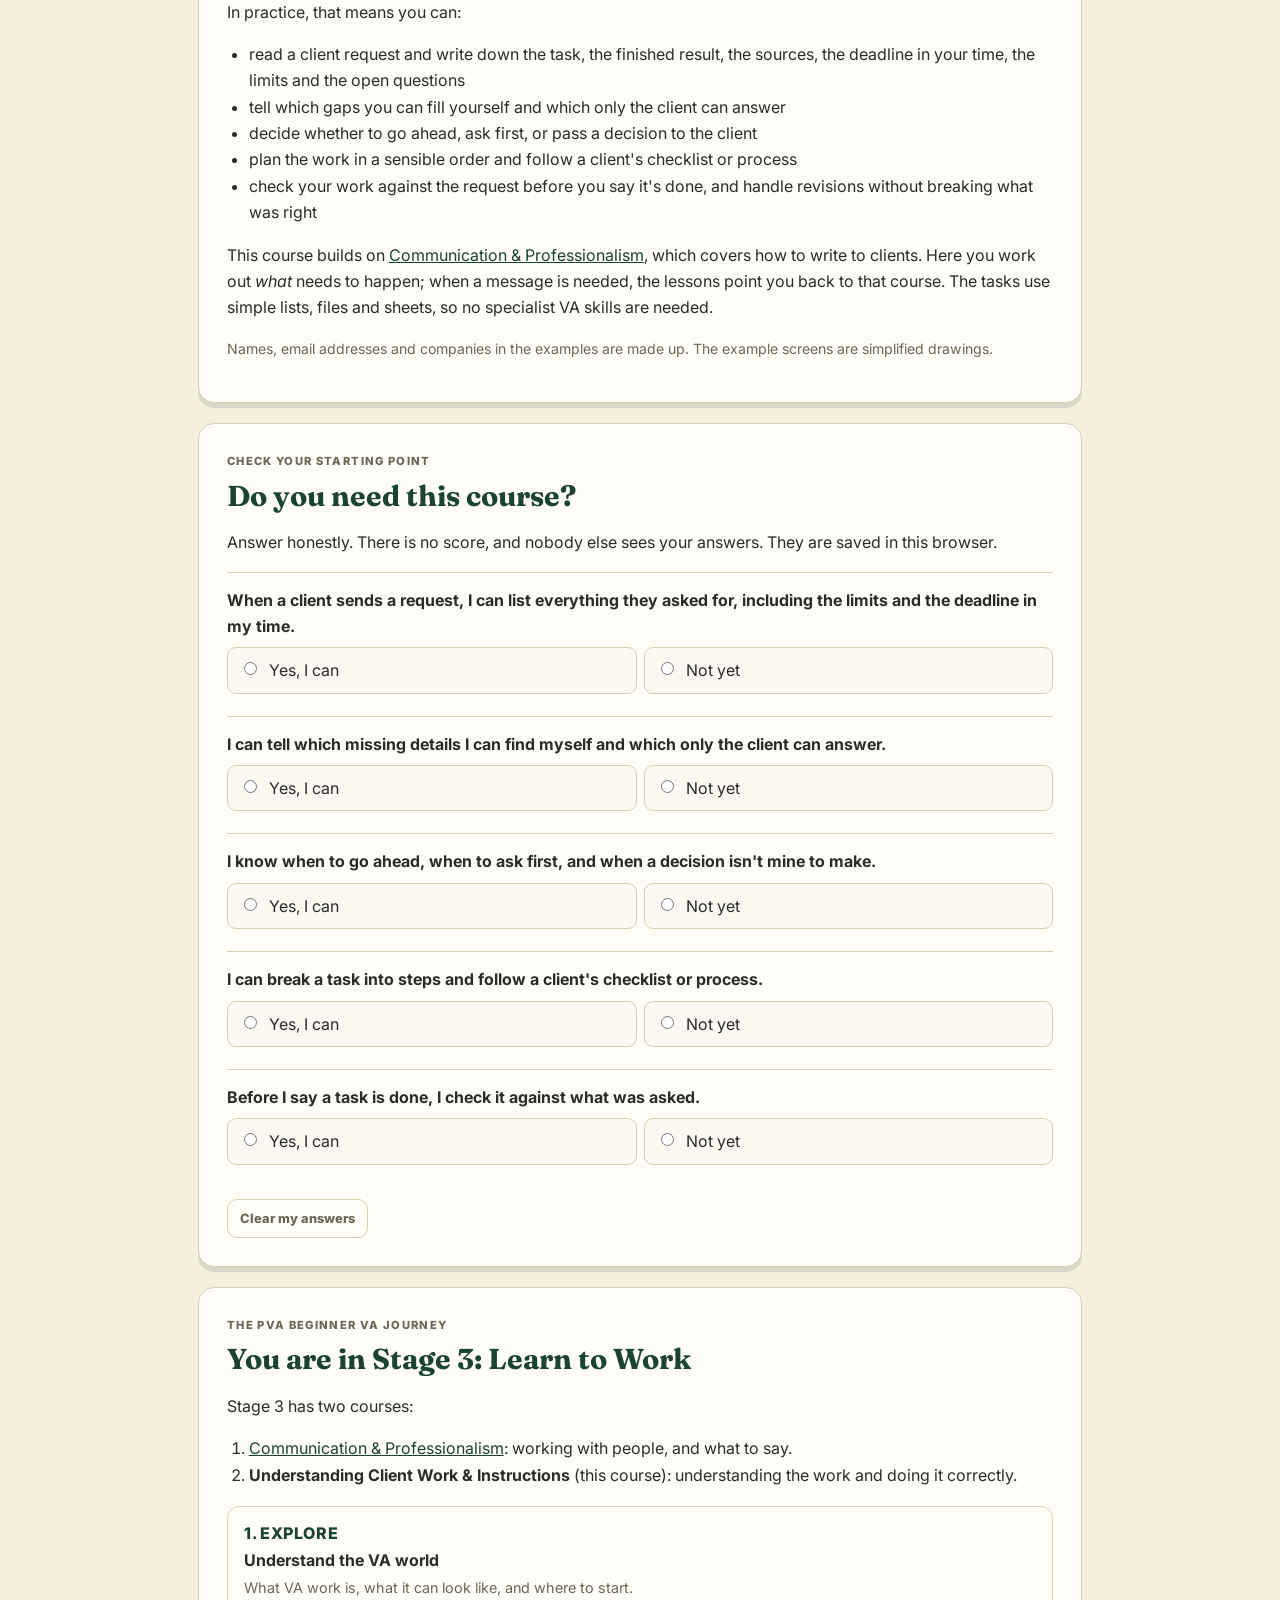
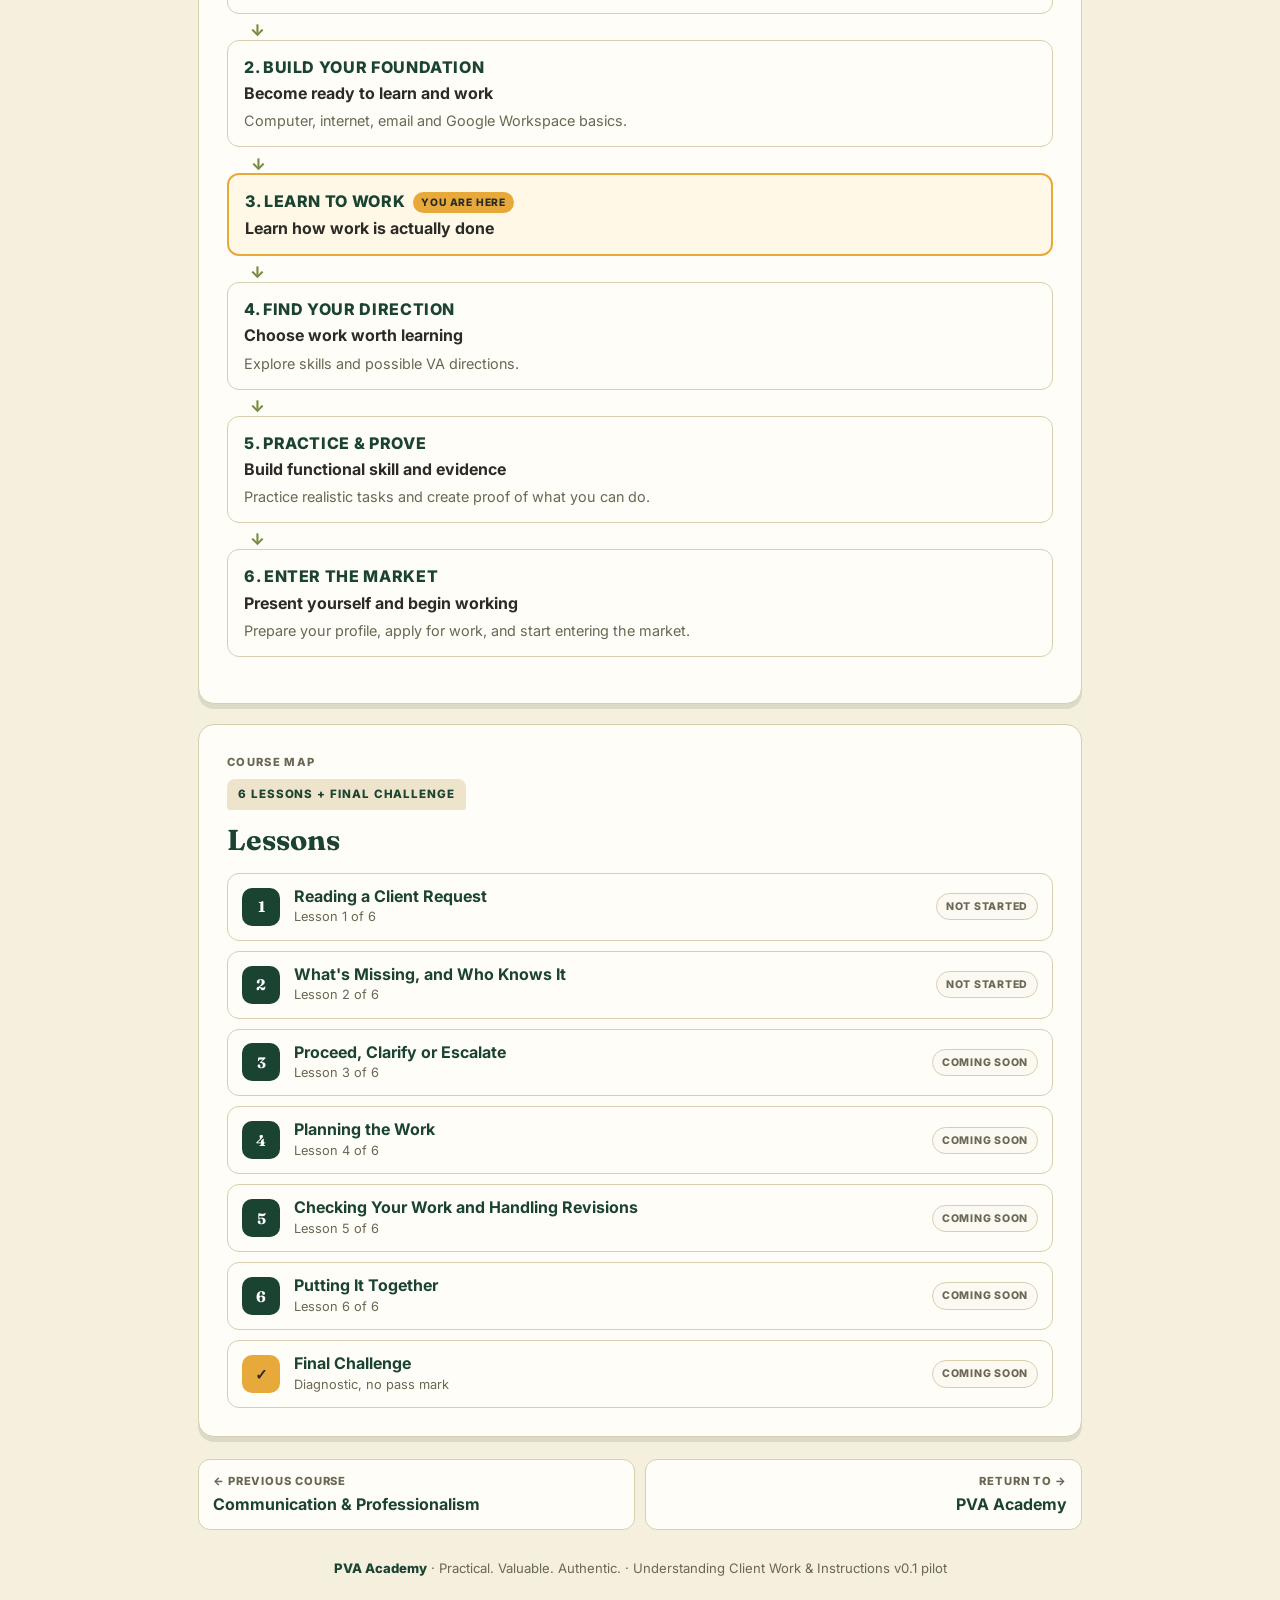
==== commit 3bdef78c: "Build Lesson 2: What's Missing, and Who Knows It - Lesson 2 content from the approved production cop" ====
--- a/public/index.html
+++ b/public/index.html
@@ -18,7 +18,7 @@
 <main id="main-content">
 <section class="course-header" id="top"><div class="eyebrow">PVA Academy · Beginner VA Journey · Stage 3: Learn to Work</div><h1>Understanding Client Work &amp; Instructions</h1><p>Turn a client's request into correctly finished work: read what's actually being asked, decide whether you can start, plan the work, and check it before you say it's done.</p><div class="meta-row"><span class="meta-chip">Free</span><span class="meta-chip">Self-Paced</span><span class="meta-chip">No Login</span><span class="meta-chip">6 Lessons + Final Challenge</span></div></section>
 <div class="storage-banner hidden" id="storageBanner" role="status" aria-live="polite"><strong>Progress can't be saved in this browser.</strong><br><span id="storageBannerText">You can continue learning, but your progress may not remain after you close or refresh this page. If you are using private browsing or have blocked site data, try a normal browser window.</span></div>
-<div class="callout"><strong>This course is being released lesson by lesson.</strong> Lesson 1 is ready now. The other lessons and the Final Challenge are coming soon.</div>
+<div class="callout"><strong>This course is being released lesson by lesson.</strong> 2 lessons are ready now. The other lessons and the Final Challenge are coming soon.</div>
 <div class="before-start" aria-labelledby="before-start-title"><h2 id="before-start-title">Before You Start</h2><p><strong>No login is required.</strong> You can start learning right away.</p><p>Your course progress is saved on the device and browser you are using right now. Nothing is sent to an account or a server.</p><p>For the best experience, keep using the <strong>same device and browser</strong> while you take this course.</p><p><strong>Important:</strong></p><ul>
 <li>Your saved progress may not be available if you switch to another device or browser.</li>
 <li>Clearing your browser's site data may remove your saved progress.</li>
@@ -67,7 +67,7 @@
 <section class="card" aria-labelledby="map-h">
 <div class="section-label">Course map</div><div class="folder-tab">6 lessons + Final Challenge</div>
 <h2 id="map-h">Lessons</h2>
-<ul class="lesson-list" id="lessonList"><li><a class="lesson-row" data-lesson="lesson-1" href="lesson-1/"><span class="lesson-num">1</span><span class="row-text"><span class="row-title">Reading a Client Request</span><span class="row-sub">Lesson 1 of 6</span></span><span class="stamp" data-stamp>Not started</span></a></li><li><a class="lesson-row" data-lesson="lesson-2" data-soon href="lesson-2/"><span class="lesson-num">2</span><span class="row-text"><span class="row-title">What&#x27;s Missing, and Who Knows It</span><span class="row-sub">Lesson 2 of 6</span></span><span class="stamp" data-stamp>Coming soon</span></a></li><li><a class="lesson-row" data-lesson="lesson-3" data-soon href="lesson-3/"><span class="lesson-num">3</span><span class="row-text"><span class="row-title">Proceed, Clarify or Escalate</span><span class="row-sub">Lesson 3 of 6</span></span><span class="stamp" data-stamp>Coming soon</span></a></li><li><a class="lesson-row" data-lesson="lesson-4" data-soon href="lesson-4/"><span class="lesson-num">4</span><span class="row-text"><span class="row-title">Planning the Work</span><span class="row-sub">Lesson 4 of 6</span></span><span class="stamp" data-stamp>Coming soon</span></a></li><li><a class="lesson-row" data-lesson="lesson-5" data-soon href="lesson-5/"><span class="lesson-num">5</span><span class="row-text"><span class="row-title">Checking Your Work and Handling Revisions</span><span class="row-sub">Lesson 5 of 6</span></span><span class="stamp" data-stamp>Coming soon</span></a></li><li><a class="lesson-row" data-lesson="lesson-6" data-soon href="lesson-6/"><span class="lesson-num">6</span><span class="row-text"><span class="row-title">Putting It Together</span><span class="row-sub">Lesson 6 of 6</span></span><span class="stamp" data-stamp>Coming soon</span></a></li><li><a class="lesson-row final" data-lesson="final-challenge" data-soon href="final-challenge/"><span class="lesson-num">✓</span><span class="row-text"><span class="row-title">Final Challenge</span><span class="row-sub">Diagnostic, no pass mark</span></span><span class="stamp" data-stamp>Coming soon</span></a></li></ul>
+<ul class="lesson-list" id="lessonList"><li><a class="lesson-row" data-lesson="lesson-1" href="lesson-1/"><span class="lesson-num">1</span><span class="row-text"><span class="row-title">Reading a Client Request</span><span class="row-sub">Lesson 1 of 6</span></span><span class="stamp" data-stamp>Not started</span></a></li><li><a class="lesson-row" data-lesson="lesson-2" href="lesson-2/"><span class="lesson-num">2</span><span class="row-text"><span class="row-title">What&#x27;s Missing, and Who Knows It</span><span class="row-sub">Lesson 2 of 6</span></span><span class="stamp" data-stamp>Not started</span></a></li><li><a class="lesson-row" data-lesson="lesson-3" data-soon href="lesson-3/"><span class="lesson-num">3</span><span class="row-text"><span class="row-title">Proceed, Clarify or Escalate</span><span class="row-sub">Lesson 3 of 6</span></span><span class="stamp" data-stamp>Coming soon</span></a></li><li><a class="lesson-row" data-lesson="lesson-4" data-soon href="lesson-4/"><span class="lesson-num">4</span><span class="row-text"><span class="row-title">Planning the Work</span><span class="row-sub">Lesson 4 of 6</span></span><span class="stamp" data-stamp>Coming soon</span></a></li><li><a class="lesson-row" data-lesson="lesson-5" data-soon href="lesson-5/"><span class="lesson-num">5</span><span class="row-text"><span class="row-title">Checking Your Work and Handling Revisions</span><span class="row-sub">Lesson 5 of 6</span></span><span class="stamp" data-stamp>Coming soon</span></a></li><li><a class="lesson-row" data-lesson="lesson-6" data-soon href="lesson-6/"><span class="lesson-num">6</span><span class="row-text"><span class="row-title">Putting It Together</span><span class="row-sub">Lesson 6 of 6</span></span><span class="stamp" data-stamp>Coming soon</span></a></li><li><a class="lesson-row final" data-lesson="final-challenge" data-soon href="final-challenge/"><span class="lesson-num">✓</span><span class="row-text"><span class="row-title">Final Challenge</span><span class="row-sub">Diagnostic, no pass mark</span></span><span class="stamp" data-stamp>Coming soon</span></a></li></ul>
 </section>
 <nav class="pager" aria-label="Beginner VA Journey"><a class="prev" href="https://probinsiyanongva.org/communication-professionalism/"><span class="pager-dir">← Previous course</span><span class="pager-title">Communication &amp; Professionalism</span></a><a class="next" href="https://probinsiyanongva.org/"><span class="pager-dir">Return to →</span><span class="pager-title">PVA Academy</span></a></nav>
 <footer><span class="footer-mark">PVA Academy</span> · Practical. Valuable. Authentic. · Understanding Client Work &amp; Instructions v0.1 pilot</footer>
--- a/public/shared/course.css
+++ b/public/shared/course.css
@@ -414,3 +414,11 @@
 .tc-check-row .act-q{font-weight:600;margin-bottom:4px}
 .tc-check-row .choice-row{margin:4px 0 0;max-width:420px}
 .tc-closing{margin:10px 0 6px}
+/* Part 5, Lesson 2 additions */
+.pair-divider{border:0;border-top:2px dashed var(--line);margin:6px 0 4px}
+.carry{background:#fff;border:1px solid var(--line);border-left:5px solid var(--olive);border-radius:0 12px 12px 0;padding:12px 16px;margin:14px 0}
+.carry .table-wrap{margin:8px 0 4px}
+.carry td:first-child{width:28%;font-weight:700}
+.carry .carry-value{white-space:pre-wrap;overflow-wrap:anywhere}
+@media(max-width:600px){.carry{padding:12px}.carry thead{display:none}.carry table,.carry tbody,.carry tr,.carry td{display:block;width:auto}.carry td:first-child{width:auto;border-bottom:0;padding-bottom:0}.carry td+td{padding-top:4px}}
+.mock .m-docline{margin:8px 0 2px;padding:6px 10px;background:#FBF9F1;border:1px solid #EFE8D4;border-radius:6px;font-size:.86rem}
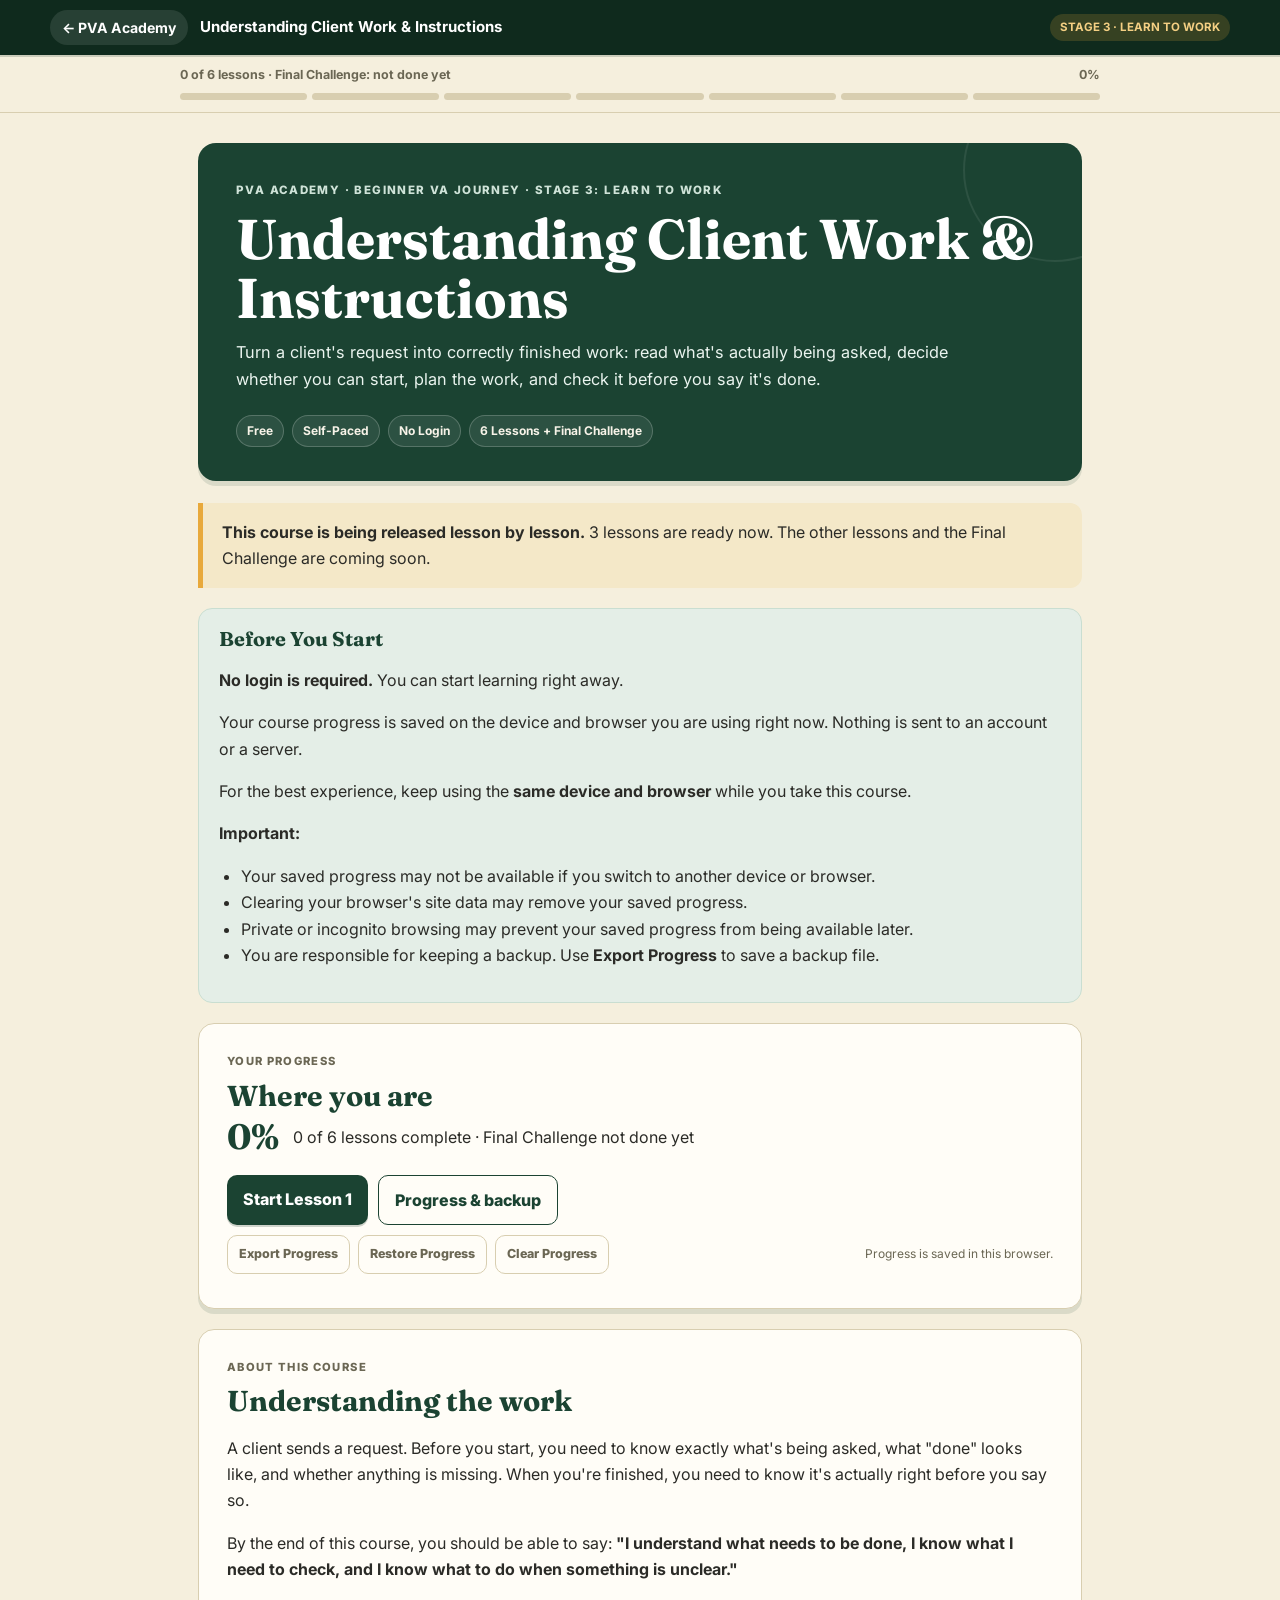
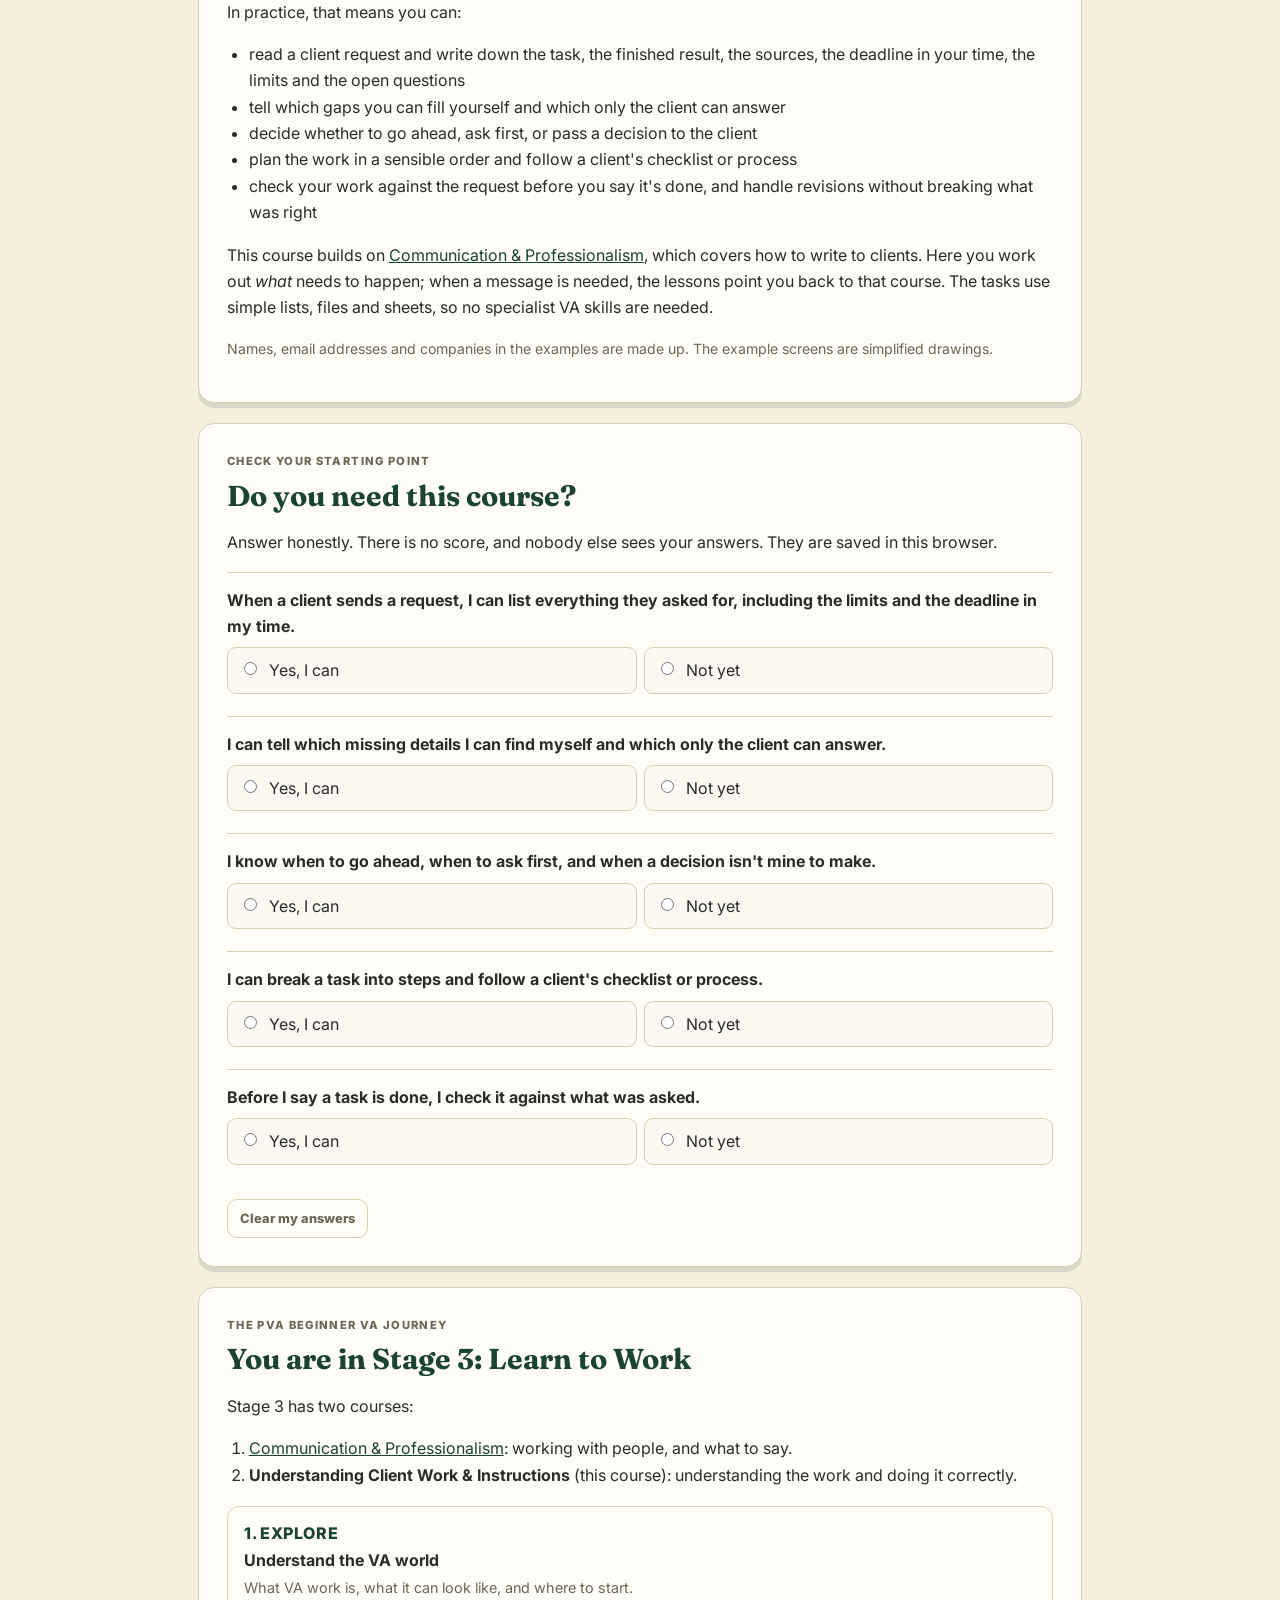
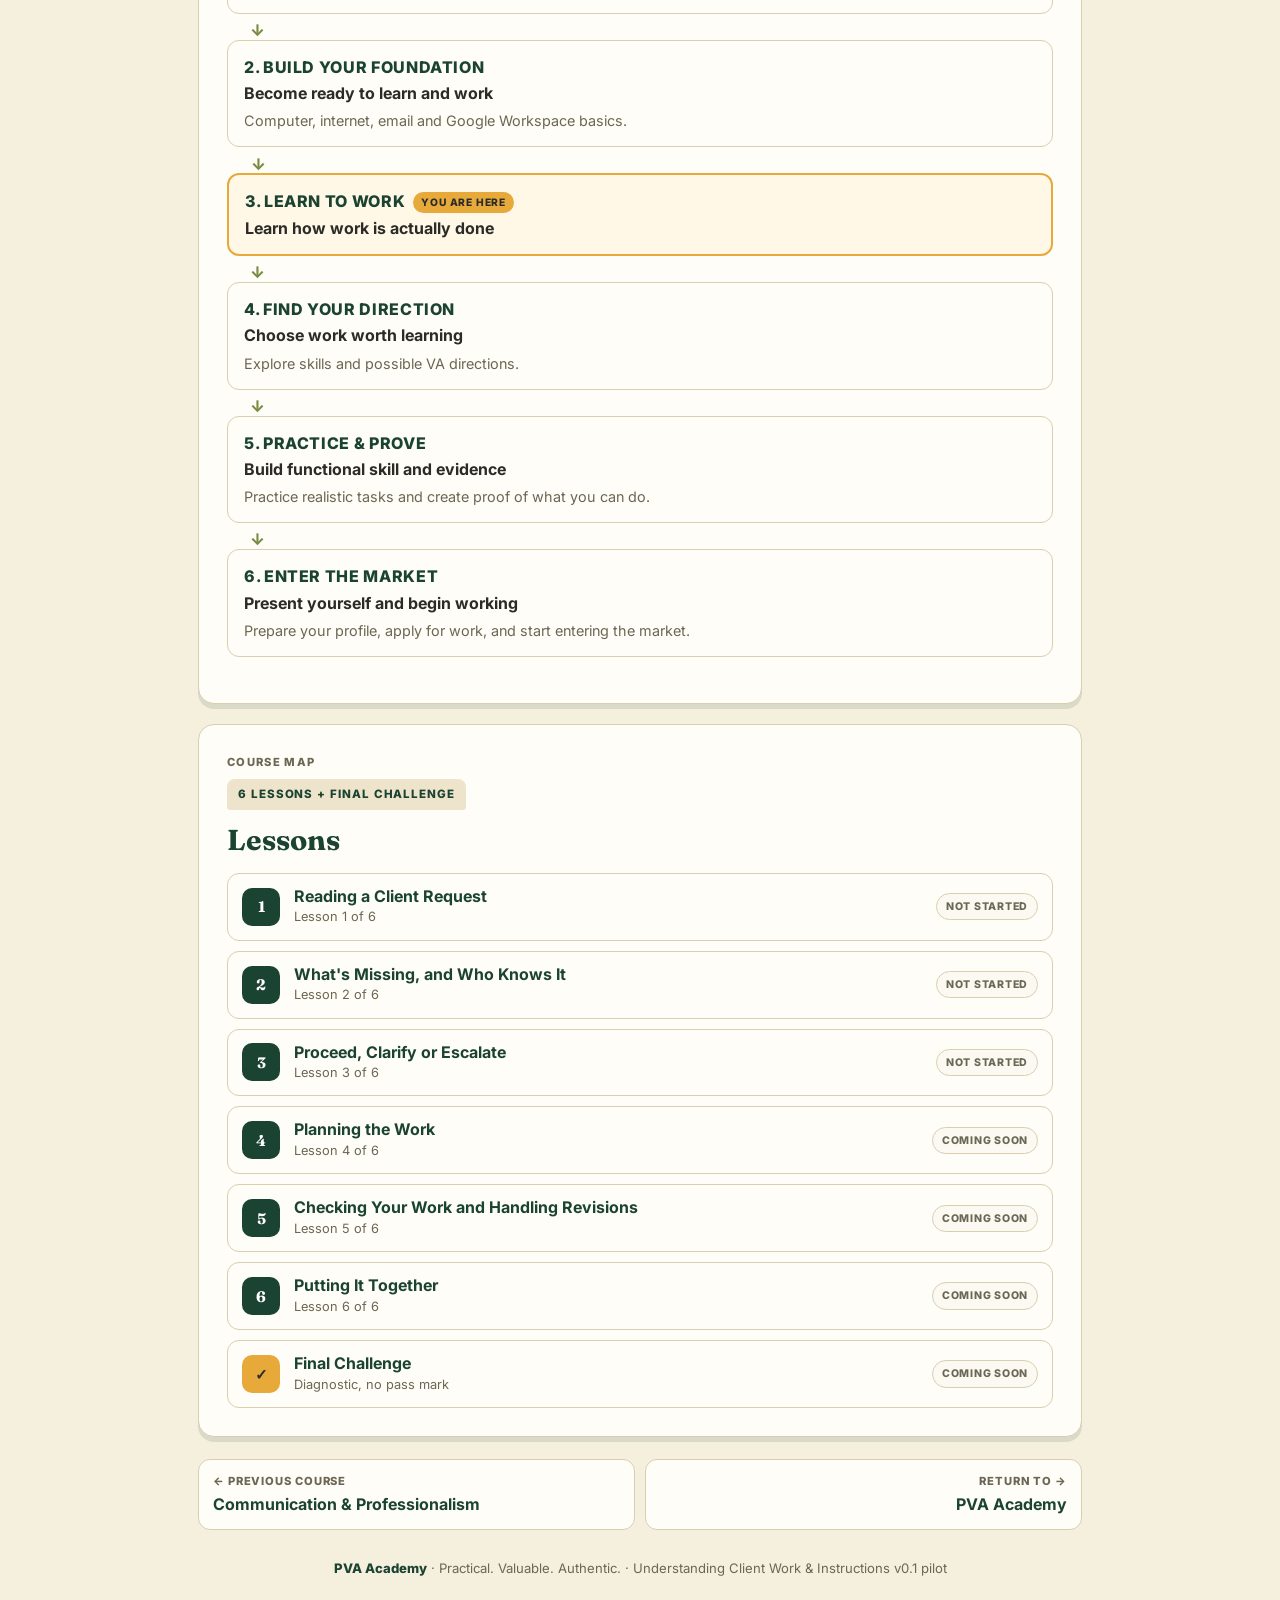
==== commit 5a68140e: "Build Lesson 3: Proceed, Clarify or Escalate - Lesson 3 content from the approved production copy (B" ====
--- a/public/index.html
+++ b/public/index.html
@@ -18,7 +18,7 @@
 <main id="main-content">
 <section class="course-header" id="top"><div class="eyebrow">PVA Academy · Beginner VA Journey · Stage 3: Learn to Work</div><h1>Understanding Client Work &amp; Instructions</h1><p>Turn a client's request into correctly finished work: read what's actually being asked, decide whether you can start, plan the work, and check it before you say it's done.</p><div class="meta-row"><span class="meta-chip">Free</span><span class="meta-chip">Self-Paced</span><span class="meta-chip">No Login</span><span class="meta-chip">6 Lessons + Final Challenge</span></div></section>
 <div class="storage-banner hidden" id="storageBanner" role="status" aria-live="polite"><strong>Progress can't be saved in this browser.</strong><br><span id="storageBannerText">You can continue learning, but your progress may not remain after you close or refresh this page. If you are using private browsing or have blocked site data, try a normal browser window.</span></div>
-<div class="callout"><strong>This course is being released lesson by lesson.</strong> 2 lessons are ready now. The other lessons and the Final Challenge are coming soon.</div>
+<div class="callout"><strong>This course is being released lesson by lesson.</strong> 3 lessons are ready now. The other lessons and the Final Challenge are coming soon.</div>
 <div class="before-start" aria-labelledby="before-start-title"><h2 id="before-start-title">Before You Start</h2><p><strong>No login is required.</strong> You can start learning right away.</p><p>Your course progress is saved on the device and browser you are using right now. Nothing is sent to an account or a server.</p><p>For the best experience, keep using the <strong>same device and browser</strong> while you take this course.</p><p><strong>Important:</strong></p><ul>
 <li>Your saved progress may not be available if you switch to another device or browser.</li>
 <li>Clearing your browser's site data may remove your saved progress.</li>
@@ -67,7 +67,7 @@
 <section class="card" aria-labelledby="map-h">
 <div class="section-label">Course map</div><div class="folder-tab">6 lessons + Final Challenge</div>
 <h2 id="map-h">Lessons</h2>
-<ul class="lesson-list" id="lessonList"><li><a class="lesson-row" data-lesson="lesson-1" href="lesson-1/"><span class="lesson-num">1</span><span class="row-text"><span class="row-title">Reading a Client Request</span><span class="row-sub">Lesson 1 of 6</span></span><span class="stamp" data-stamp>Not started</span></a></li><li><a class="lesson-row" data-lesson="lesson-2" href="lesson-2/"><span class="lesson-num">2</span><span class="row-text"><span class="row-title">What&#x27;s Missing, and Who Knows It</span><span class="row-sub">Lesson 2 of 6</span></span><span class="stamp" data-stamp>Not started</span></a></li><li><a class="lesson-row" data-lesson="lesson-3" data-soon href="lesson-3/"><span class="lesson-num">3</span><span class="row-text"><span class="row-title">Proceed, Clarify or Escalate</span><span class="row-sub">Lesson 3 of 6</span></span><span class="stamp" data-stamp>Coming soon</span></a></li><li><a class="lesson-row" data-lesson="lesson-4" data-soon href="lesson-4/"><span class="lesson-num">4</span><span class="row-text"><span class="row-title">Planning the Work</span><span class="row-sub">Lesson 4 of 6</span></span><span class="stamp" data-stamp>Coming soon</span></a></li><li><a class="lesson-row" data-lesson="lesson-5" data-soon href="lesson-5/"><span class="lesson-num">5</span><span class="row-text"><span class="row-title">Checking Your Work and Handling Revisions</span><span class="row-sub">Lesson 5 of 6</span></span><span class="stamp" data-stamp>Coming soon</span></a></li><li><a class="lesson-row" data-lesson="lesson-6" data-soon href="lesson-6/"><span class="lesson-num">6</span><span class="row-text"><span class="row-title">Putting It Together</span><span class="row-sub">Lesson 6 of 6</span></span><span class="stamp" data-stamp>Coming soon</span></a></li><li><a class="lesson-row final" data-lesson="final-challenge" data-soon href="final-challenge/"><span class="lesson-num">✓</span><span class="row-text"><span class="row-title">Final Challenge</span><span class="row-sub">Diagnostic, no pass mark</span></span><span class="stamp" data-stamp>Coming soon</span></a></li></ul>
+<ul class="lesson-list" id="lessonList"><li><a class="lesson-row" data-lesson="lesson-1" href="lesson-1/"><span class="lesson-num">1</span><span class="row-text"><span class="row-title">Reading a Client Request</span><span class="row-sub">Lesson 1 of 6</span></span><span class="stamp" data-stamp>Not started</span></a></li><li><a class="lesson-row" data-lesson="lesson-2" href="lesson-2/"><span class="lesson-num">2</span><span class="row-text"><span class="row-title">What&#x27;s Missing, and Who Knows It</span><span class="row-sub">Lesson 2 of 6</span></span><span class="stamp" data-stamp>Not started</span></a></li><li><a class="lesson-row" data-lesson="lesson-3" href="lesson-3/"><span class="lesson-num">3</span><span class="row-text"><span class="row-title">Proceed, Clarify or Escalate</span><span class="row-sub">Lesson 3 of 6</span></span><span class="stamp" data-stamp>Not started</span></a></li><li><a class="lesson-row" data-lesson="lesson-4" data-soon href="lesson-4/"><span class="lesson-num">4</span><span class="row-text"><span class="row-title">Planning the Work</span><span class="row-sub">Lesson 4 of 6</span></span><span class="stamp" data-stamp>Coming soon</span></a></li><li><a class="lesson-row" data-lesson="lesson-5" data-soon href="lesson-5/"><span class="lesson-num">5</span><span class="row-text"><span class="row-title">Checking Your Work and Handling Revisions</span><span class="row-sub">Lesson 5 of 6</span></span><span class="stamp" data-stamp>Coming soon</span></a></li><li><a class="lesson-row" data-lesson="lesson-6" data-soon href="lesson-6/"><span class="lesson-num">6</span><span class="row-text"><span class="row-title">Putting It Together</span><span class="row-sub">Lesson 6 of 6</span></span><span class="stamp" data-stamp>Coming soon</span></a></li><li><a class="lesson-row final" data-lesson="final-challenge" data-soon href="final-challenge/"><span class="lesson-num">✓</span><span class="row-text"><span class="row-title">Final Challenge</span><span class="row-sub">Diagnostic, no pass mark</span></span><span class="stamp" data-stamp>Coming soon</span></a></li></ul>
 </section>
 <nav class="pager" aria-label="Beginner VA Journey"><a class="prev" href="https://probinsiyanongva.org/communication-professionalism/"><span class="pager-dir">← Previous course</span><span class="pager-title">Communication &amp; Professionalism</span></a><a class="next" href="https://probinsiyanongva.org/"><span class="pager-dir">Return to →</span><span class="pager-title">PVA Academy</span></a></nav>
 <footer><span class="footer-mark">PVA Academy</span> · Practical. Valuable. Authentic. · Understanding Client Work &amp; Instructions v0.1 pilot</footer>
--- a/public/shared/course.css
+++ b/public/shared/course.css
@@ -422,3 +422,6 @@
 .carry .carry-value{white-space:pre-wrap;overflow-wrap:anywhere}
 @media(max-width:600px){.carry{padding:12px}.carry thead{display:none}.carry table,.carry tbody,.carry tr,.carry td{display:block;width:auto}.carry td:first-child{width:auto;border-bottom:0;padding-bottom:0}.carry td+td{padding-top:4px}}
 .mock .m-docline{margin:8px 0 2px;padding:6px 10px;background:#FBF9F1;border:1px solid #EFE8D4;border-radius:6px;font-size:.86rem}
+/* Part 5 Lesson 3: two-step items (step 2 sits under step 1, visibly connected) */
+.act-step2{border-top:0;margin:-4px 0 0 4px;padding:10px 0 14px 14px;border-left:3px solid var(--olive)}
+.act-context{margin:8px 0 10px;color:var(--charcoal)}
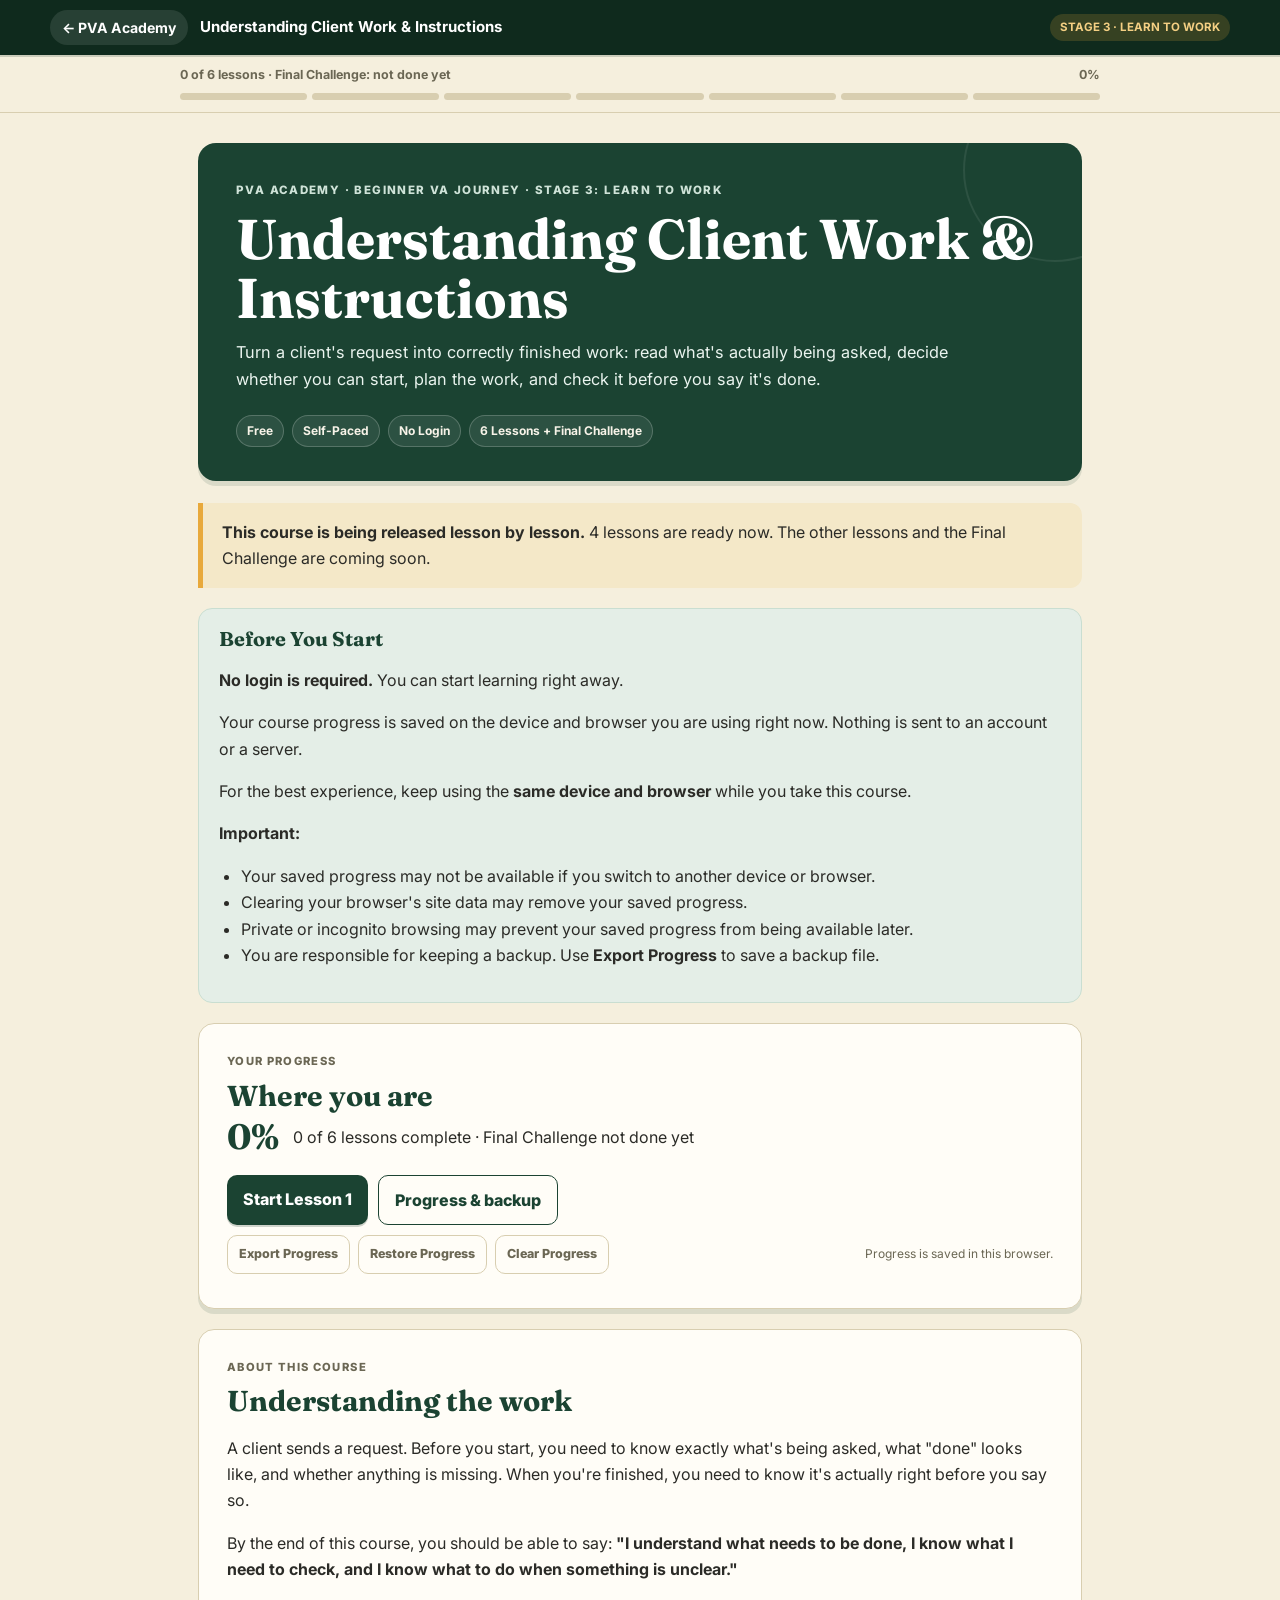
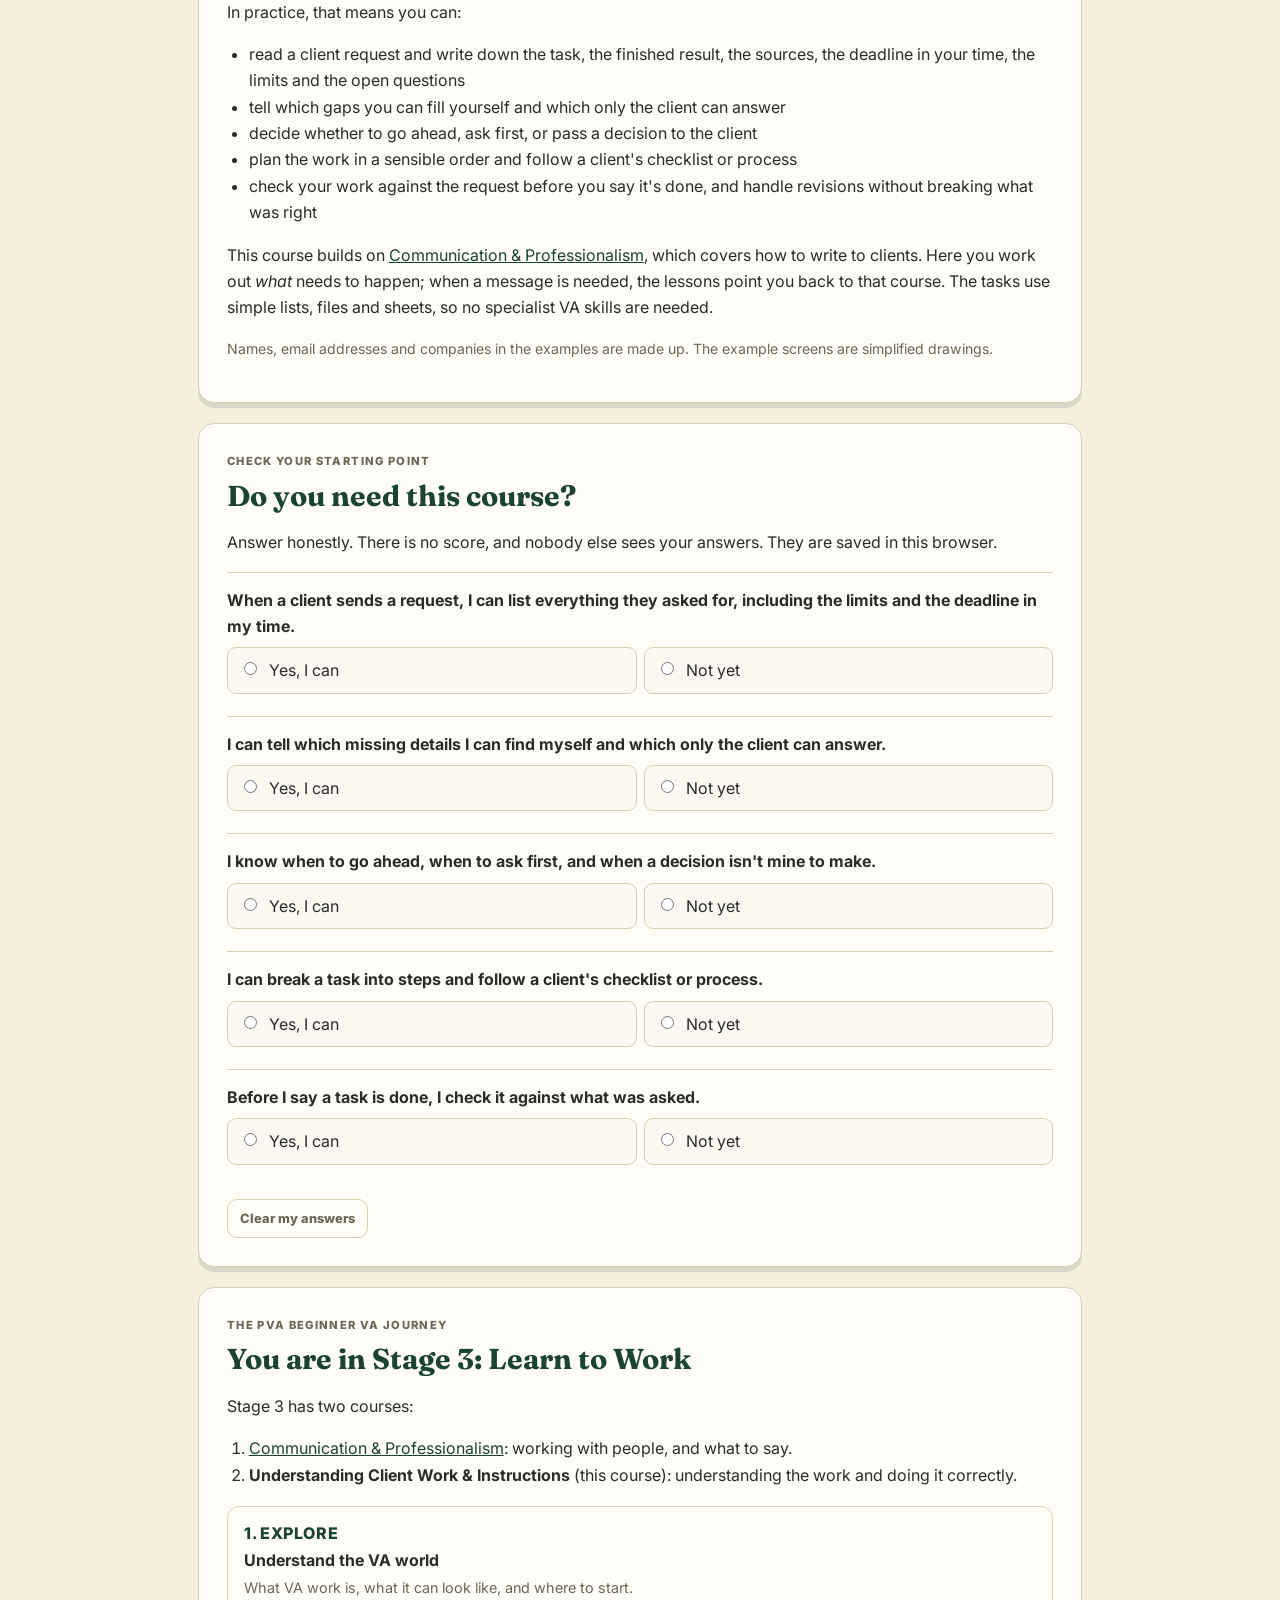
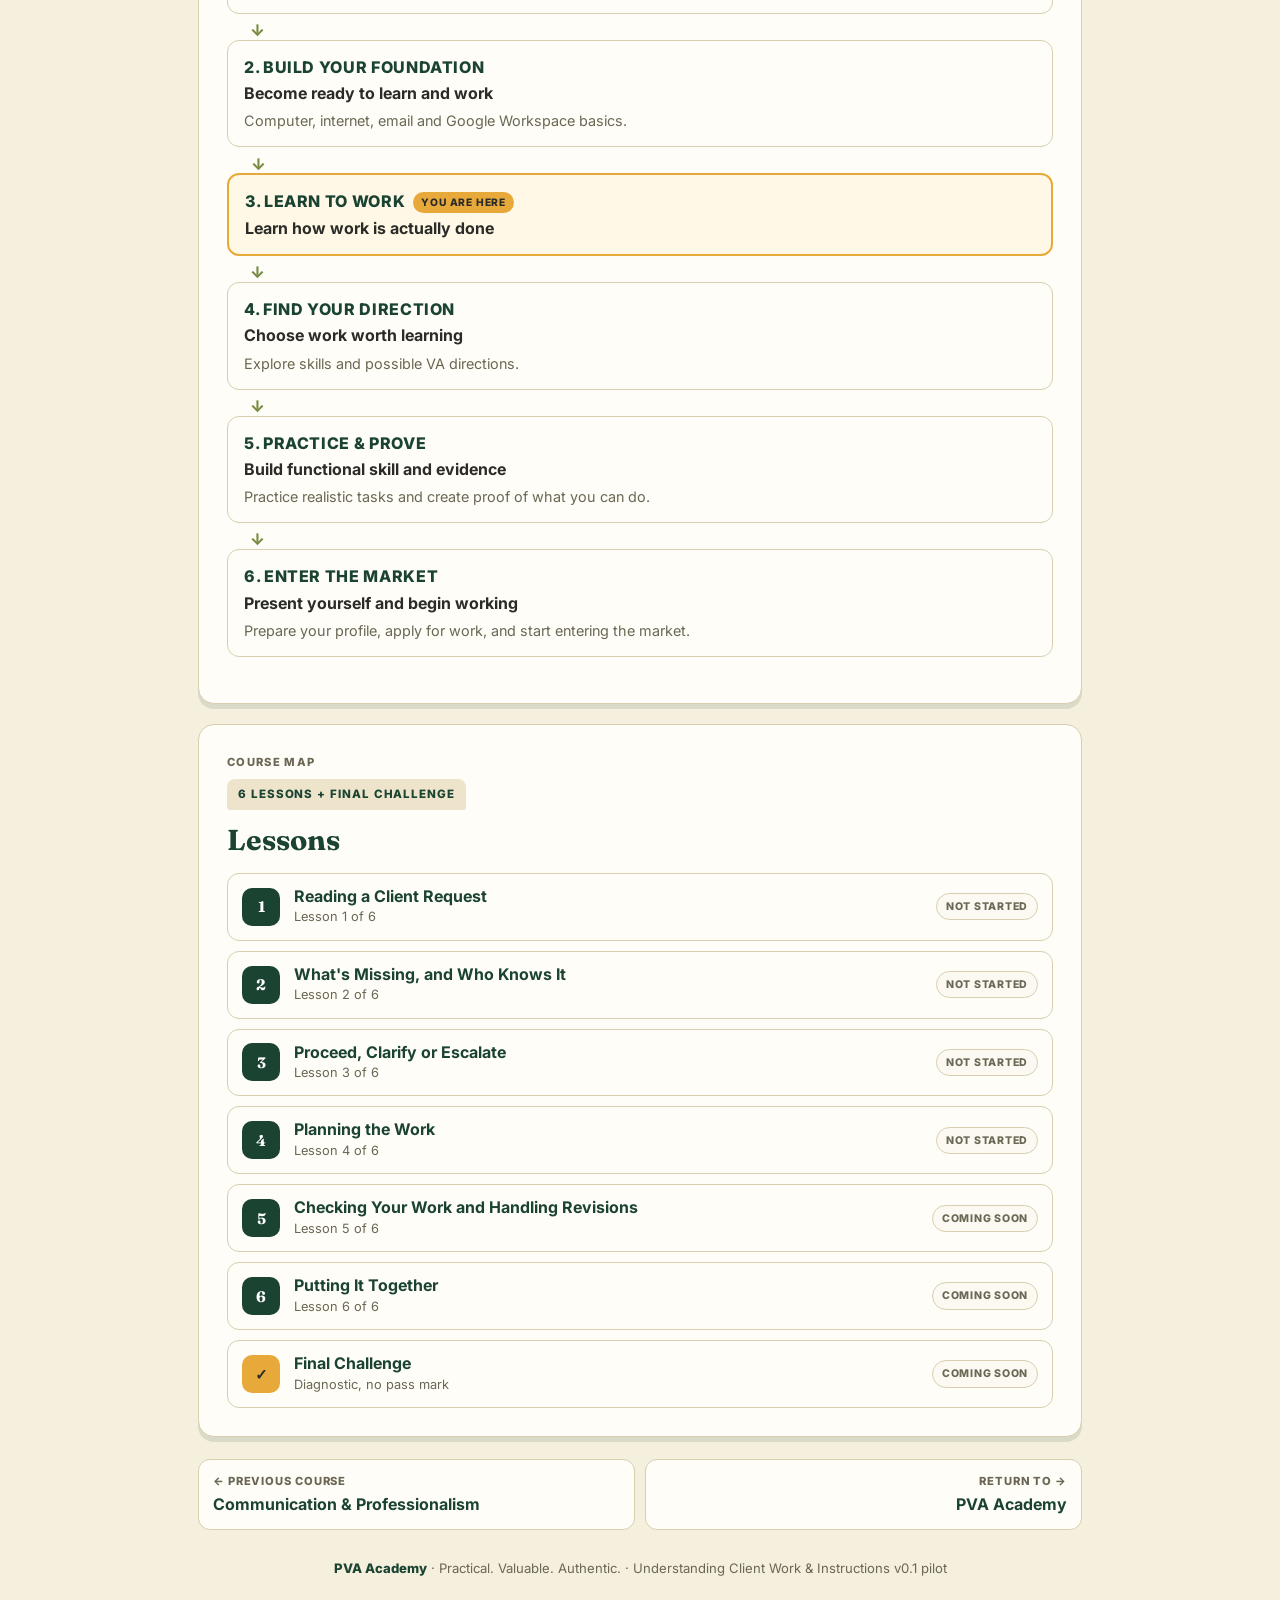
==== commit b146540a: "Build Lesson 4: Planning the Work - Lesson 4 content from the approved production copy (with the B7b" ====
--- a/public/index.html
+++ b/public/index.html
@@ -18,7 +18,7 @@
 <main id="main-content">
 <section class="course-header" id="top"><div class="eyebrow">PVA Academy · Beginner VA Journey · Stage 3: Learn to Work</div><h1>Understanding Client Work &amp; Instructions</h1><p>Turn a client's request into correctly finished work: read what's actually being asked, decide whether you can start, plan the work, and check it before you say it's done.</p><div class="meta-row"><span class="meta-chip">Free</span><span class="meta-chip">Self-Paced</span><span class="meta-chip">No Login</span><span class="meta-chip">6 Lessons + Final Challenge</span></div></section>
 <div class="storage-banner hidden" id="storageBanner" role="status" aria-live="polite"><strong>Progress can't be saved in this browser.</strong><br><span id="storageBannerText">You can continue learning, but your progress may not remain after you close or refresh this page. If you are using private browsing or have blocked site data, try a normal browser window.</span></div>
-<div class="callout"><strong>This course is being released lesson by lesson.</strong> 3 lessons are ready now. The other lessons and the Final Challenge are coming soon.</div>
+<div class="callout"><strong>This course is being released lesson by lesson.</strong> 4 lessons are ready now. The other lessons and the Final Challenge are coming soon.</div>
 <div class="before-start" aria-labelledby="before-start-title"><h2 id="before-start-title">Before You Start</h2><p><strong>No login is required.</strong> You can start learning right away.</p><p>Your course progress is saved on the device and browser you are using right now. Nothing is sent to an account or a server.</p><p>For the best experience, keep using the <strong>same device and browser</strong> while you take this course.</p><p><strong>Important:</strong></p><ul>
 <li>Your saved progress may not be available if you switch to another device or browser.</li>
 <li>Clearing your browser's site data may remove your saved progress.</li>
@@ -67,7 +67,7 @@
 <section class="card" aria-labelledby="map-h">
 <div class="section-label">Course map</div><div class="folder-tab">6 lessons + Final Challenge</div>
 <h2 id="map-h">Lessons</h2>
-<ul class="lesson-list" id="lessonList"><li><a class="lesson-row" data-lesson="lesson-1" href="lesson-1/"><span class="lesson-num">1</span><span class="row-text"><span class="row-title">Reading a Client Request</span><span class="row-sub">Lesson 1 of 6</span></span><span class="stamp" data-stamp>Not started</span></a></li><li><a class="lesson-row" data-lesson="lesson-2" href="lesson-2/"><span class="lesson-num">2</span><span class="row-text"><span class="row-title">What&#x27;s Missing, and Who Knows It</span><span class="row-sub">Lesson 2 of 6</span></span><span class="stamp" data-stamp>Not started</span></a></li><li><a class="lesson-row" data-lesson="lesson-3" href="lesson-3/"><span class="lesson-num">3</span><span class="row-text"><span class="row-title">Proceed, Clarify or Escalate</span><span class="row-sub">Lesson 3 of 6</span></span><span class="stamp" data-stamp>Not started</span></a></li><li><a class="lesson-row" data-lesson="lesson-4" data-soon href="lesson-4/"><span class="lesson-num">4</span><span class="row-text"><span class="row-title">Planning the Work</span><span class="row-sub">Lesson 4 of 6</span></span><span class="stamp" data-stamp>Coming soon</span></a></li><li><a class="lesson-row" data-lesson="lesson-5" data-soon href="lesson-5/"><span class="lesson-num">5</span><span class="row-text"><span class="row-title">Checking Your Work and Handling Revisions</span><span class="row-sub">Lesson 5 of 6</span></span><span class="stamp" data-stamp>Coming soon</span></a></li><li><a class="lesson-row" data-lesson="lesson-6" data-soon href="lesson-6/"><span class="lesson-num">6</span><span class="row-text"><span class="row-title">Putting It Together</span><span class="row-sub">Lesson 6 of 6</span></span><span class="stamp" data-stamp>Coming soon</span></a></li><li><a class="lesson-row final" data-lesson="final-challenge" data-soon href="final-challenge/"><span class="lesson-num">✓</span><span class="row-text"><span class="row-title">Final Challenge</span><span class="row-sub">Diagnostic, no pass mark</span></span><span class="stamp" data-stamp>Coming soon</span></a></li></ul>
+<ul class="lesson-list" id="lessonList"><li><a class="lesson-row" data-lesson="lesson-1" href="lesson-1/"><span class="lesson-num">1</span><span class="row-text"><span class="row-title">Reading a Client Request</span><span class="row-sub">Lesson 1 of 6</span></span><span class="stamp" data-stamp>Not started</span></a></li><li><a class="lesson-row" data-lesson="lesson-2" href="lesson-2/"><span class="lesson-num">2</span><span class="row-text"><span class="row-title">What&#x27;s Missing, and Who Knows It</span><span class="row-sub">Lesson 2 of 6</span></span><span class="stamp" data-stamp>Not started</span></a></li><li><a class="lesson-row" data-lesson="lesson-3" href="lesson-3/"><span class="lesson-num">3</span><span class="row-text"><span class="row-title">Proceed, Clarify or Escalate</span><span class="row-sub">Lesson 3 of 6</span></span><span class="stamp" data-stamp>Not started</span></a></li><li><a class="lesson-row" data-lesson="lesson-4" href="lesson-4/"><span class="lesson-num">4</span><span class="row-text"><span class="row-title">Planning the Work</span><span class="row-sub">Lesson 4 of 6</span></span><span class="stamp" data-stamp>Not started</span></a></li><li><a class="lesson-row" data-lesson="lesson-5" data-soon href="lesson-5/"><span class="lesson-num">5</span><span class="row-text"><span class="row-title">Checking Your Work and Handling Revisions</span><span class="row-sub">Lesson 5 of 6</span></span><span class="stamp" data-stamp>Coming soon</span></a></li><li><a class="lesson-row" data-lesson="lesson-6" data-soon href="lesson-6/"><span class="lesson-num">6</span><span class="row-text"><span class="row-title">Putting It Together</span><span class="row-sub">Lesson 6 of 6</span></span><span class="stamp" data-stamp>Coming soon</span></a></li><li><a class="lesson-row final" data-lesson="final-challenge" data-soon href="final-challenge/"><span class="lesson-num">✓</span><span class="row-text"><span class="row-title">Final Challenge</span><span class="row-sub">Diagnostic, no pass mark</span></span><span class="stamp" data-stamp>Coming soon</span></a></li></ul>
 </section>
 <nav class="pager" aria-label="Beginner VA Journey"><a class="prev" href="https://probinsiyanongva.org/communication-professionalism/"><span class="pager-dir">← Previous course</span><span class="pager-title">Communication &amp; Professionalism</span></a><a class="next" href="https://probinsiyanongva.org/"><span class="pager-dir">Return to →</span><span class="pager-title">PVA Academy</span></a></nav>
 <footer><span class="footer-mark">PVA Academy</span> · Practical. Valuable. Authentic. · Understanding Client Work &amp; Instructions v0.1 pilot</footer>
--- a/public/shared/course.css
+++ b/public/shared/course.css
@@ -425,3 +425,7 @@
 /* Part 5 Lesson 3: two-step items (step 2 sits under step 1, visibly connected) */
 .act-step2{border-top:0;margin:-4px 0 0 4px;padding:10px 0 14px 14px;border-left:3px solid var(--olive)}
 .act-context{margin:8px 0 10px;color:var(--charcoal)}
+/* Part 5 Lesson 4: workable-order feedback */
+.order-activity .order-unmet{margin:.4em 0 .6em;padding-left:1.2em}
+.order-activity .order-unmet li{margin:.25em 0}
+.order-activity .order-model-label{margin:.4em 0 0;font-weight:700}
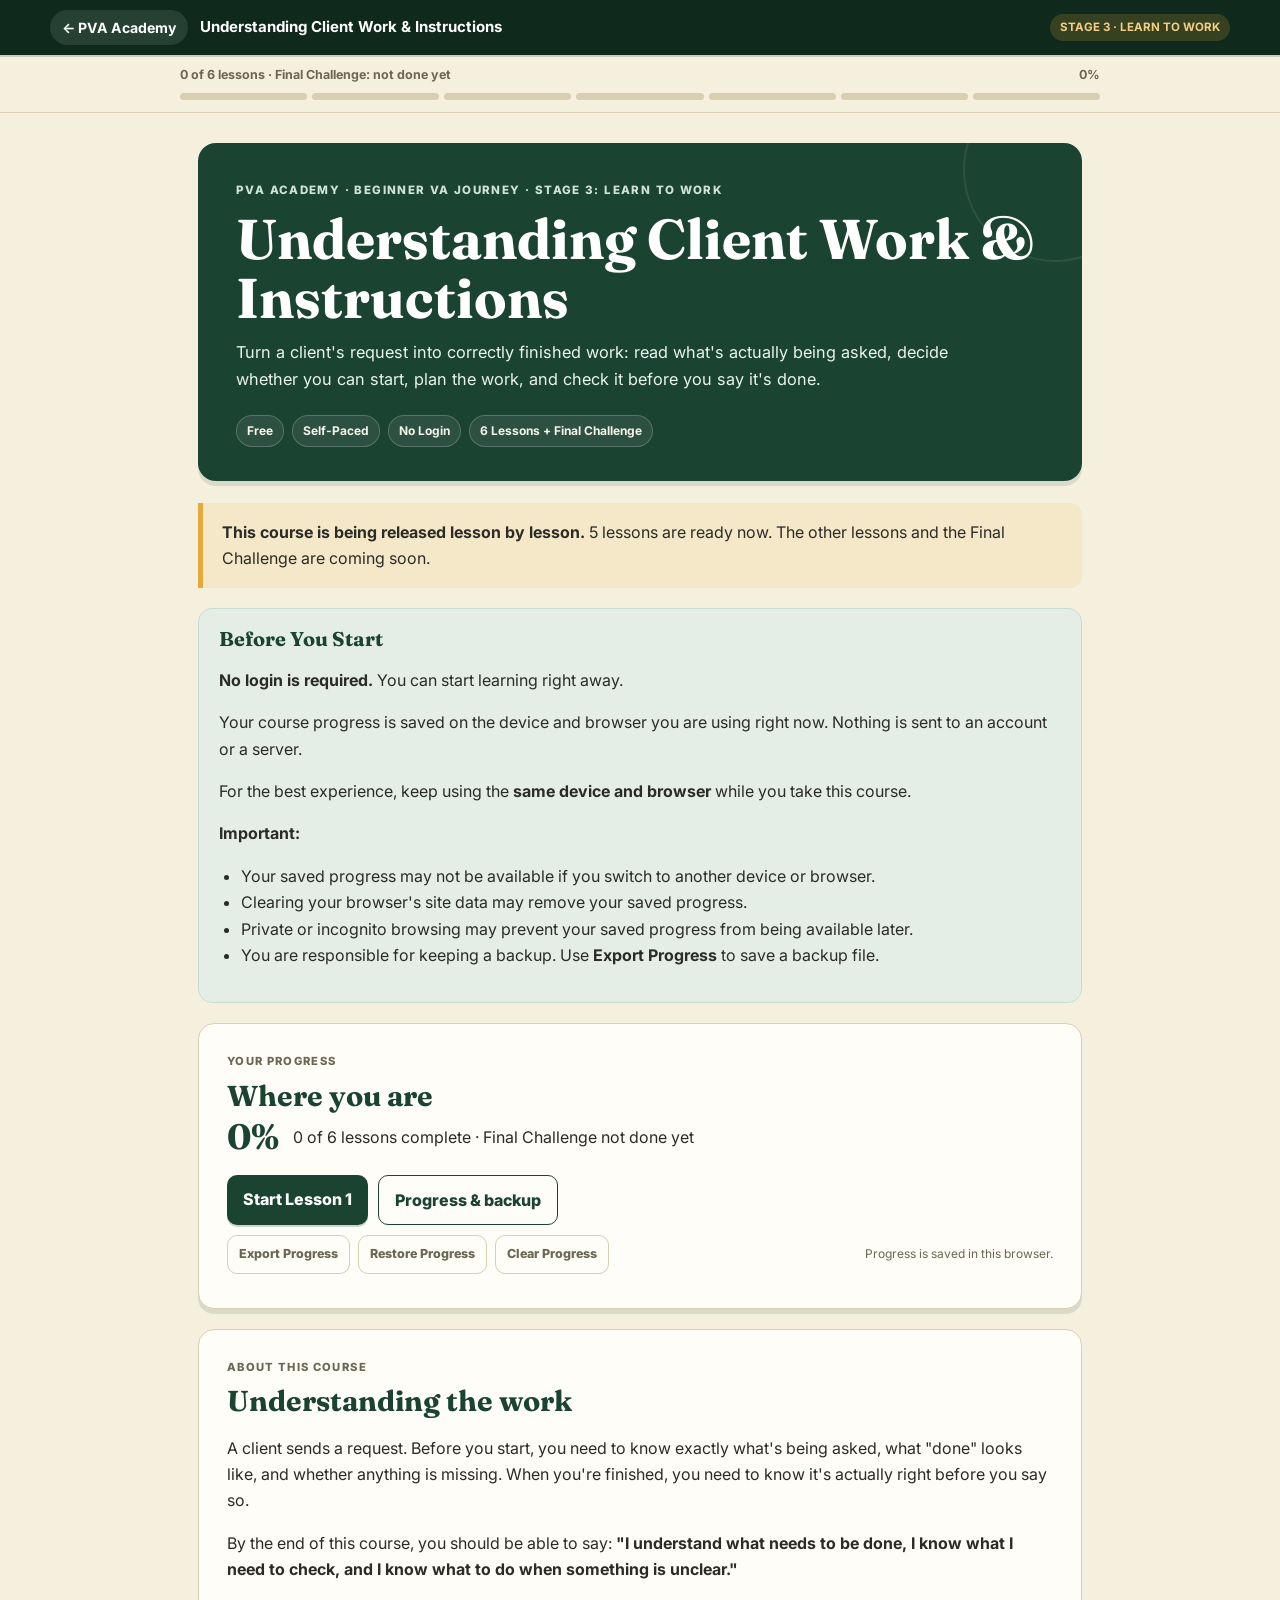
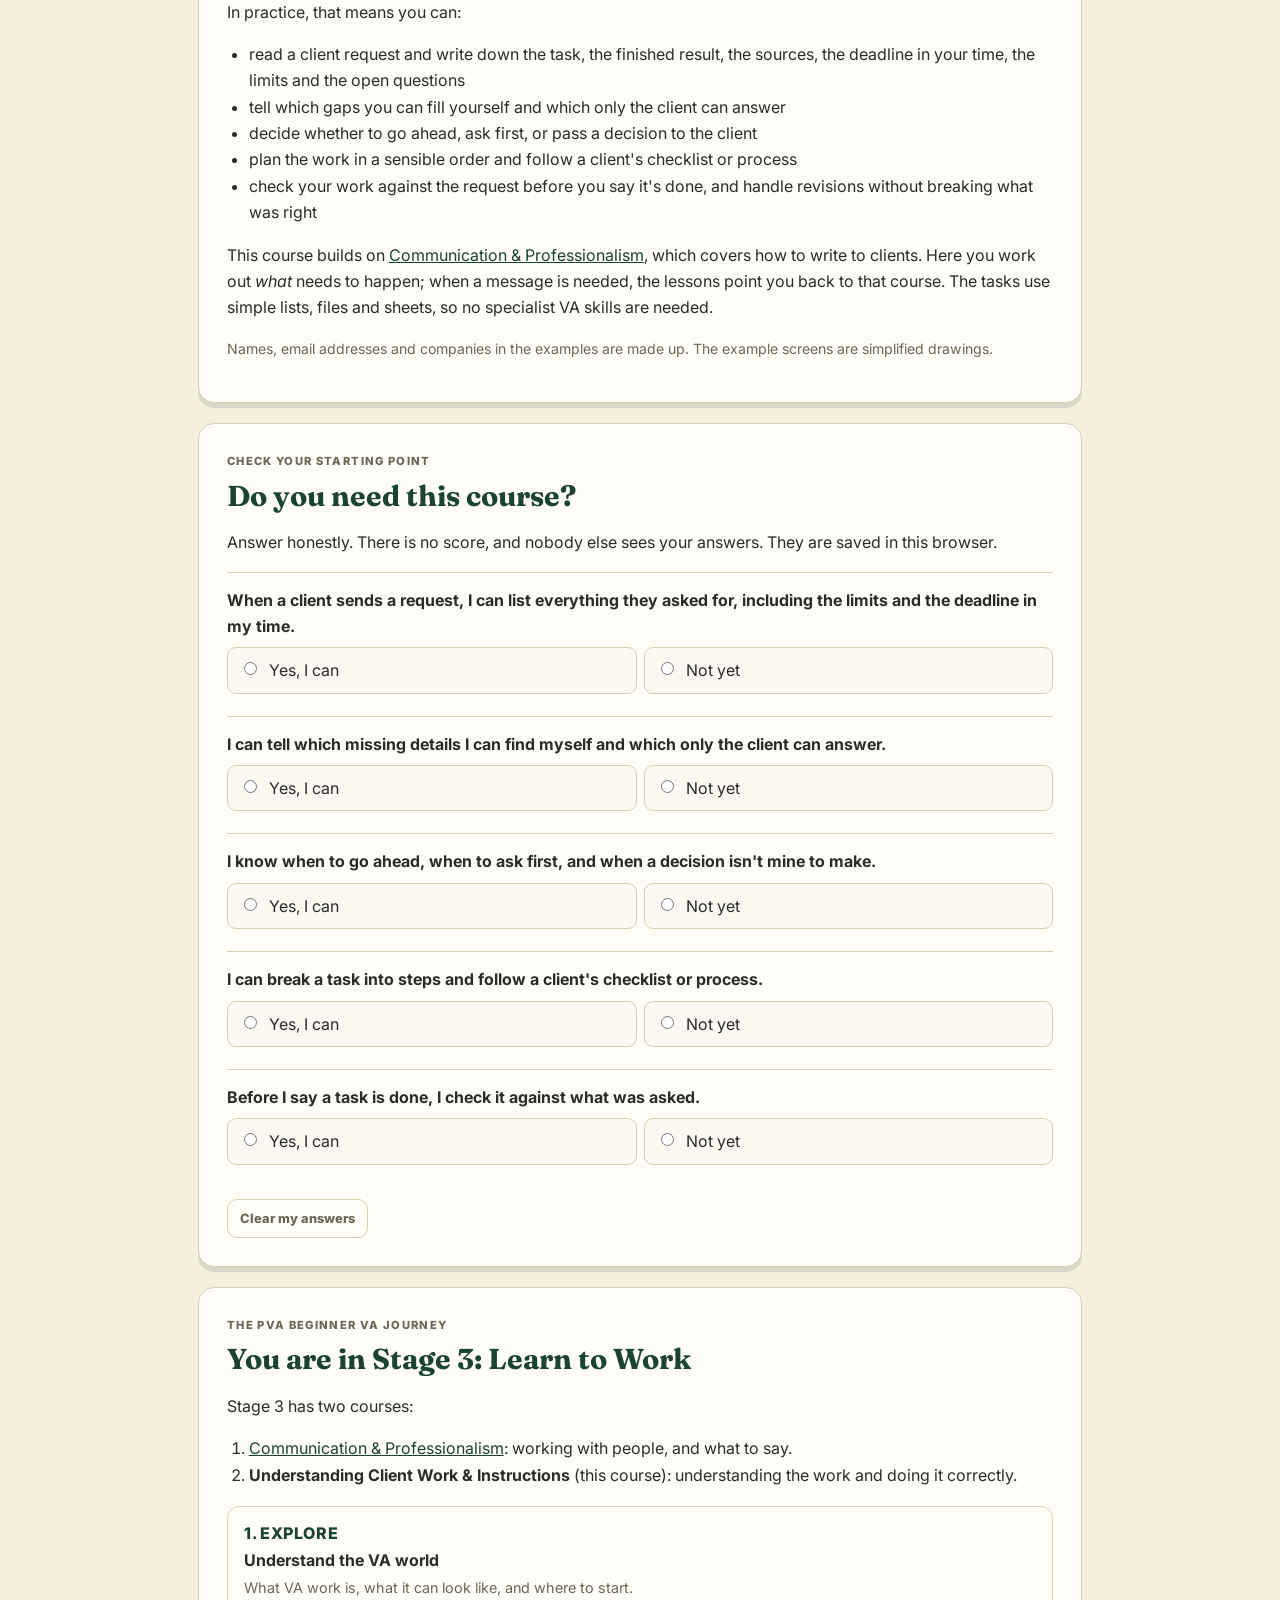
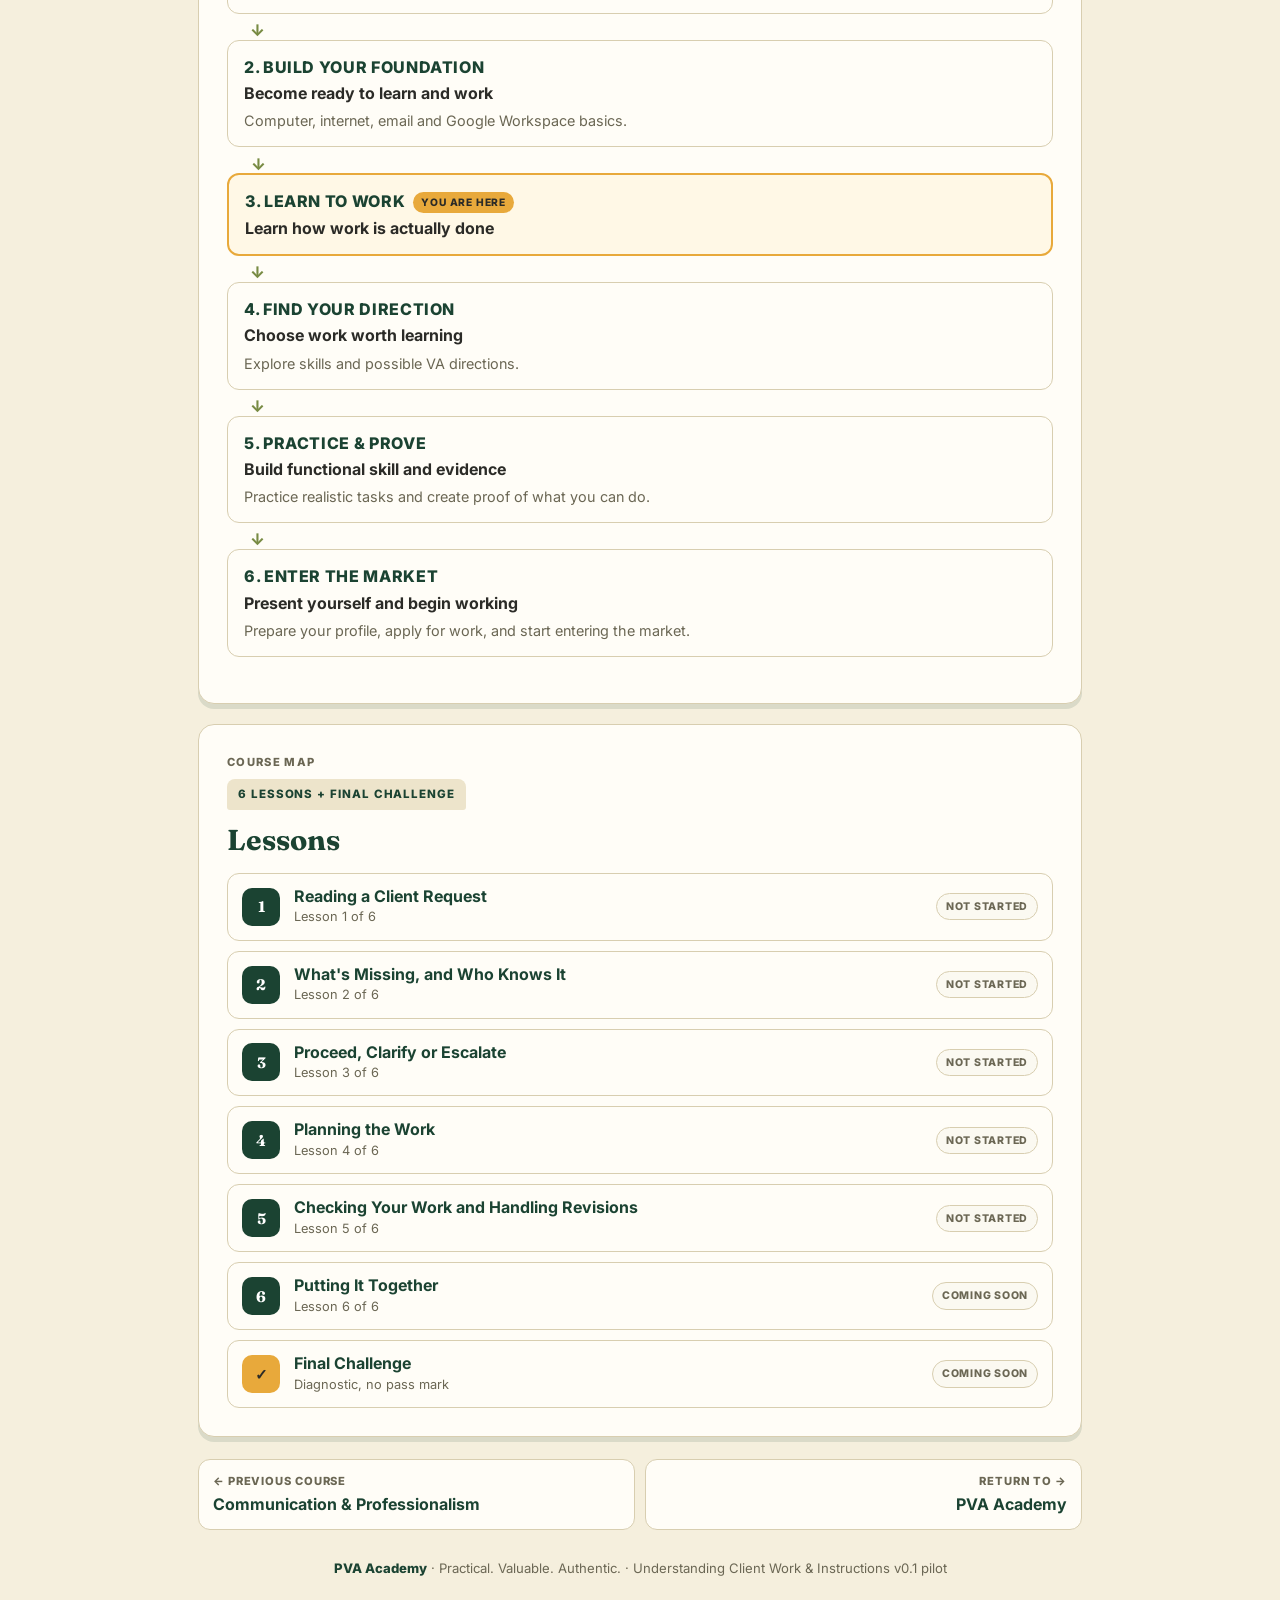
==== commit db54e87c: "Build Lesson 5: Checking Your Work and Handling Revisions - Lesson 5 content from the approved produ" ====
--- a/public/index.html
+++ b/public/index.html
@@ -18,7 +18,7 @@
 <main id="main-content">
 <section class="course-header" id="top"><div class="eyebrow">PVA Academy · Beginner VA Journey · Stage 3: Learn to Work</div><h1>Understanding Client Work &amp; Instructions</h1><p>Turn a client's request into correctly finished work: read what's actually being asked, decide whether you can start, plan the work, and check it before you say it's done.</p><div class="meta-row"><span class="meta-chip">Free</span><span class="meta-chip">Self-Paced</span><span class="meta-chip">No Login</span><span class="meta-chip">6 Lessons + Final Challenge</span></div></section>
 <div class="storage-banner hidden" id="storageBanner" role="status" aria-live="polite"><strong>Progress can't be saved in this browser.</strong><br><span id="storageBannerText">You can continue learning, but your progress may not remain after you close or refresh this page. If you are using private browsing or have blocked site data, try a normal browser window.</span></div>
-<div class="callout"><strong>This course is being released lesson by lesson.</strong> 4 lessons are ready now. The other lessons and the Final Challenge are coming soon.</div>
+<div class="callout"><strong>This course is being released lesson by lesson.</strong> 5 lessons are ready now. The other lessons and the Final Challenge are coming soon.</div>
 <div class="before-start" aria-labelledby="before-start-title"><h2 id="before-start-title">Before You Start</h2><p><strong>No login is required.</strong> You can start learning right away.</p><p>Your course progress is saved on the device and browser you are using right now. Nothing is sent to an account or a server.</p><p>For the best experience, keep using the <strong>same device and browser</strong> while you take this course.</p><p><strong>Important:</strong></p><ul>
 <li>Your saved progress may not be available if you switch to another device or browser.</li>
 <li>Clearing your browser's site data may remove your saved progress.</li>
@@ -67,7 +67,7 @@
 <section class="card" aria-labelledby="map-h">
 <div class="section-label">Course map</div><div class="folder-tab">6 lessons + Final Challenge</div>
 <h2 id="map-h">Lessons</h2>
-<ul class="lesson-list" id="lessonList"><li><a class="lesson-row" data-lesson="lesson-1" href="lesson-1/"><span class="lesson-num">1</span><span class="row-text"><span class="row-title">Reading a Client Request</span><span class="row-sub">Lesson 1 of 6</span></span><span class="stamp" data-stamp>Not started</span></a></li><li><a class="lesson-row" data-lesson="lesson-2" href="lesson-2/"><span class="lesson-num">2</span><span class="row-text"><span class="row-title">What&#x27;s Missing, and Who Knows It</span><span class="row-sub">Lesson 2 of 6</span></span><span class="stamp" data-stamp>Not started</span></a></li><li><a class="lesson-row" data-lesson="lesson-3" href="lesson-3/"><span class="lesson-num">3</span><span class="row-text"><span class="row-title">Proceed, Clarify or Escalate</span><span class="row-sub">Lesson 3 of 6</span></span><span class="stamp" data-stamp>Not started</span></a></li><li><a class="lesson-row" data-lesson="lesson-4" href="lesson-4/"><span class="lesson-num">4</span><span class="row-text"><span class="row-title">Planning the Work</span><span class="row-sub">Lesson 4 of 6</span></span><span class="stamp" data-stamp>Not started</span></a></li><li><a class="lesson-row" data-lesson="lesson-5" data-soon href="lesson-5/"><span class="lesson-num">5</span><span class="row-text"><span class="row-title">Checking Your Work and Handling Revisions</span><span class="row-sub">Lesson 5 of 6</span></span><span class="stamp" data-stamp>Coming soon</span></a></li><li><a class="lesson-row" data-lesson="lesson-6" data-soon href="lesson-6/"><span class="lesson-num">6</span><span class="row-text"><span class="row-title">Putting It Together</span><span class="row-sub">Lesson 6 of 6</span></span><span class="stamp" data-stamp>Coming soon</span></a></li><li><a class="lesson-row final" data-lesson="final-challenge" data-soon href="final-challenge/"><span class="lesson-num">✓</span><span class="row-text"><span class="row-title">Final Challenge</span><span class="row-sub">Diagnostic, no pass mark</span></span><span class="stamp" data-stamp>Coming soon</span></a></li></ul>
+<ul class="lesson-list" id="lessonList"><li><a class="lesson-row" data-lesson="lesson-1" href="lesson-1/"><span class="lesson-num">1</span><span class="row-text"><span class="row-title">Reading a Client Request</span><span class="row-sub">Lesson 1 of 6</span></span><span class="stamp" data-stamp>Not started</span></a></li><li><a class="lesson-row" data-lesson="lesson-2" href="lesson-2/"><span class="lesson-num">2</span><span class="row-text"><span class="row-title">What&#x27;s Missing, and Who Knows It</span><span class="row-sub">Lesson 2 of 6</span></span><span class="stamp" data-stamp>Not started</span></a></li><li><a class="lesson-row" data-lesson="lesson-3" href="lesson-3/"><span class="lesson-num">3</span><span class="row-text"><span class="row-title">Proceed, Clarify or Escalate</span><span class="row-sub">Lesson 3 of 6</span></span><span class="stamp" data-stamp>Not started</span></a></li><li><a class="lesson-row" data-lesson="lesson-4" href="lesson-4/"><span class="lesson-num">4</span><span class="row-text"><span class="row-title">Planning the Work</span><span class="row-sub">Lesson 4 of 6</span></span><span class="stamp" data-stamp>Not started</span></a></li><li><a class="lesson-row" data-lesson="lesson-5" href="lesson-5/"><span class="lesson-num">5</span><span class="row-text"><span class="row-title">Checking Your Work and Handling Revisions</span><span class="row-sub">Lesson 5 of 6</span></span><span class="stamp" data-stamp>Not started</span></a></li><li><a class="lesson-row" data-lesson="lesson-6" data-soon href="lesson-6/"><span class="lesson-num">6</span><span class="row-text"><span class="row-title">Putting It Together</span><span class="row-sub">Lesson 6 of 6</span></span><span class="stamp" data-stamp>Coming soon</span></a></li><li><a class="lesson-row final" data-lesson="final-challenge" data-soon href="final-challenge/"><span class="lesson-num">✓</span><span class="row-text"><span class="row-title">Final Challenge</span><span class="row-sub">Diagnostic, no pass mark</span></span><span class="stamp" data-stamp>Coming soon</span></a></li></ul>
 </section>
 <nav class="pager" aria-label="Beginner VA Journey"><a class="prev" href="https://probinsiyanongva.org/communication-professionalism/"><span class="pager-dir">← Previous course</span><span class="pager-title">Communication &amp; Professionalism</span></a><a class="next" href="https://probinsiyanongva.org/"><span class="pager-dir">Return to →</span><span class="pager-title">PVA Academy</span></a></nav>
 <footer><span class="footer-mark">PVA Academy</span> · Practical. Valuable. Authentic. · Understanding Client Work &amp; Instructions v0.1 pilot</footer>
--- a/public/shared/course.css
+++ b/public/shared/course.css
@@ -429,3 +429,18 @@
 .order-activity .order-unmet{margin:.4em 0 .6em;padding-left:1.2em}
 .order-activity .order-unmet li{margin:.25em 0}
 .order-activity .order-model-label{margin:.4em 0 0;font-weight:700}
+/* Part 5 Lesson 5: select-all-that-apply */
+.multi-items .multi-item{display:grid;grid-template-columns:auto 1fr;column-gap:10px;align-items:start}
+.multi-items .multi-item input{margin-top:4px}
+.multi-items .multi-state{grid-column:2;font-size:.72rem;font-weight:800;letter-spacing:.06em;text-transform:uppercase}
+.multi-items .multi-state:empty,.multi-items .multi-reveal:empty{display:none}
+.multi-items .multi-item.is-key .multi-state{color:var(--red)}
+.multi-items .multi-item:not(.is-key) .multi-state{color:var(--green)}
+.multi-items .multi-reveal{grid-column:2;display:block;font-size:.88rem;color:var(--charcoal);margin-top:2px}
+.mock .m-doctable{overflow-x:auto;margin-top:8px}
+.mock .m-doctable table{border-collapse:collapse;font-size:.84rem;min-width:100%}
+.mock .m-doctable th,.mock .m-doctable td{border:1px solid #E6DEC6;padding:4px 8px;text-align:left}
+
+.mock .m-doctable td:nth-child(2){overflow-wrap:anywhere}
+.mock .m-doctable th{background:#F3EEDD;color:var(--charcoal);font-weight:700}
+@media(max-width:600px){.mock .m-doctable table{font-size:.74rem}.mock .m-doctable th,.mock .m-doctable td{padding:3px 4px}}
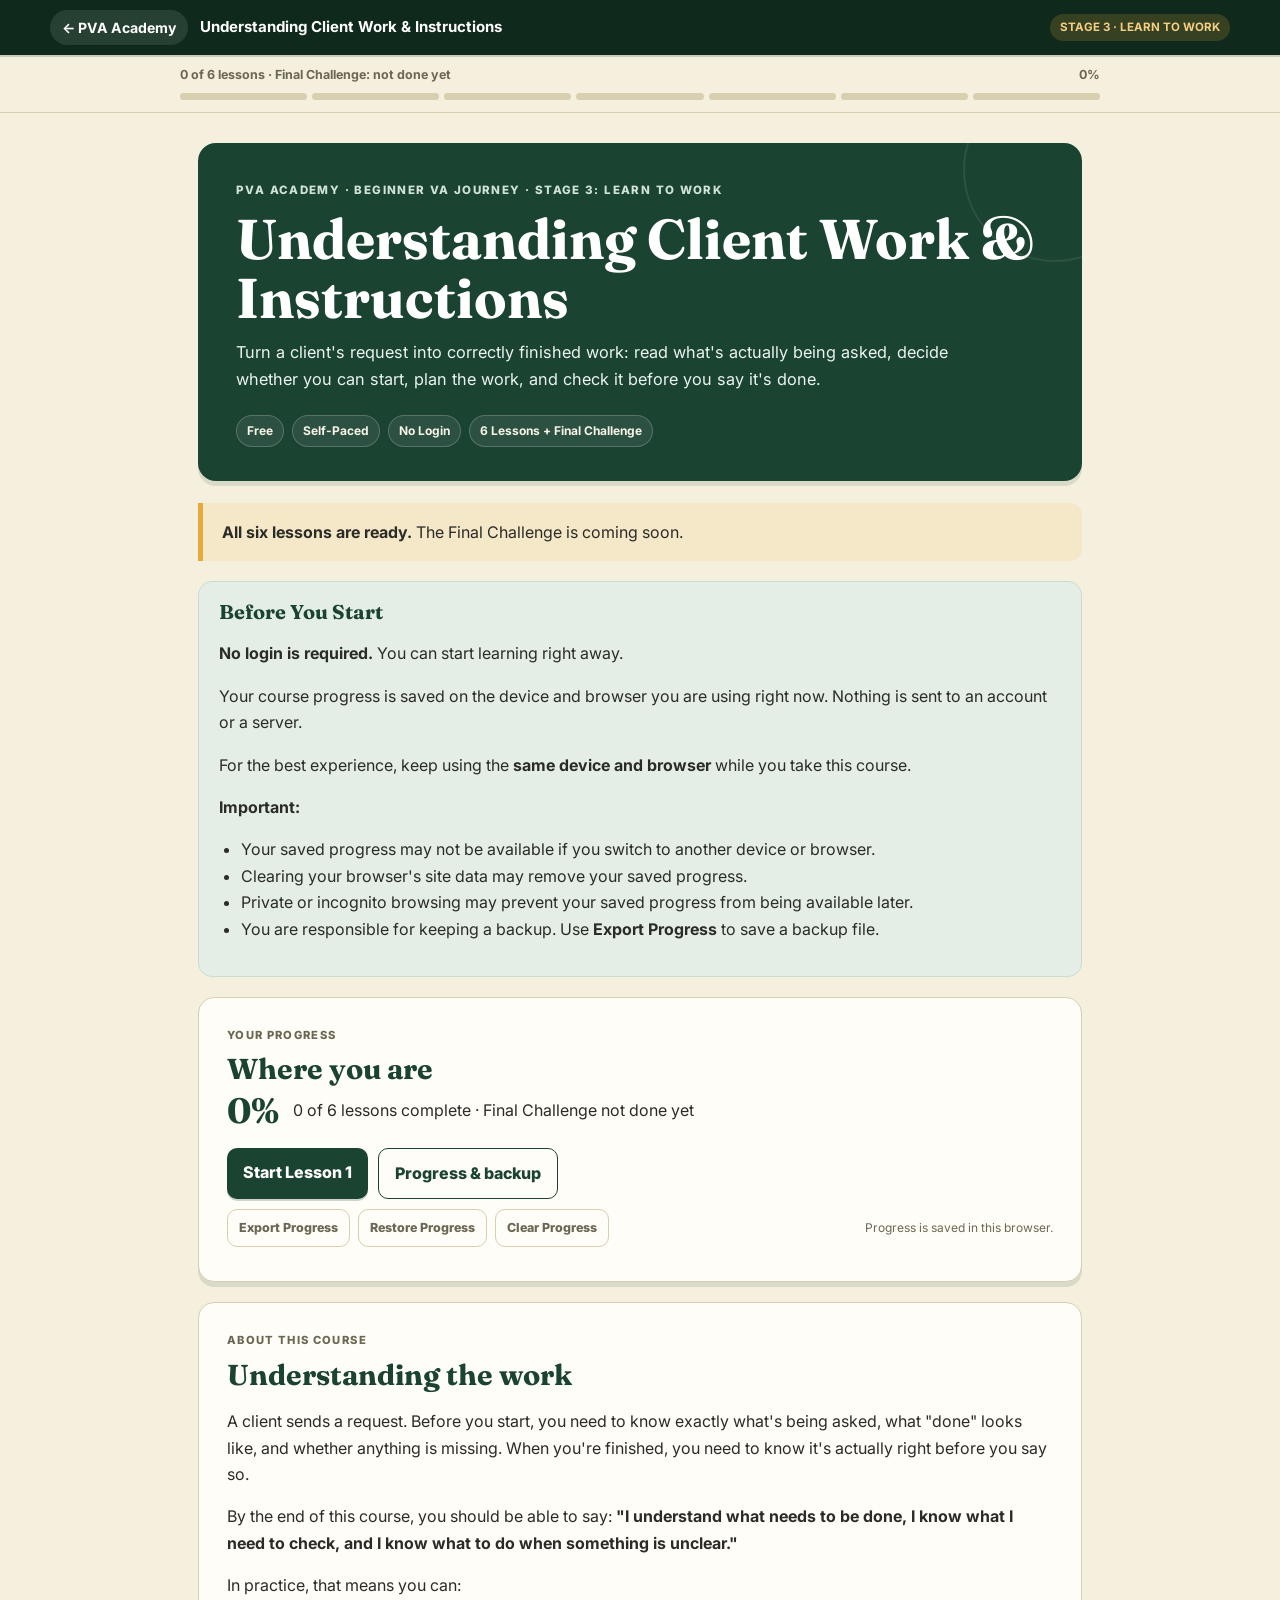
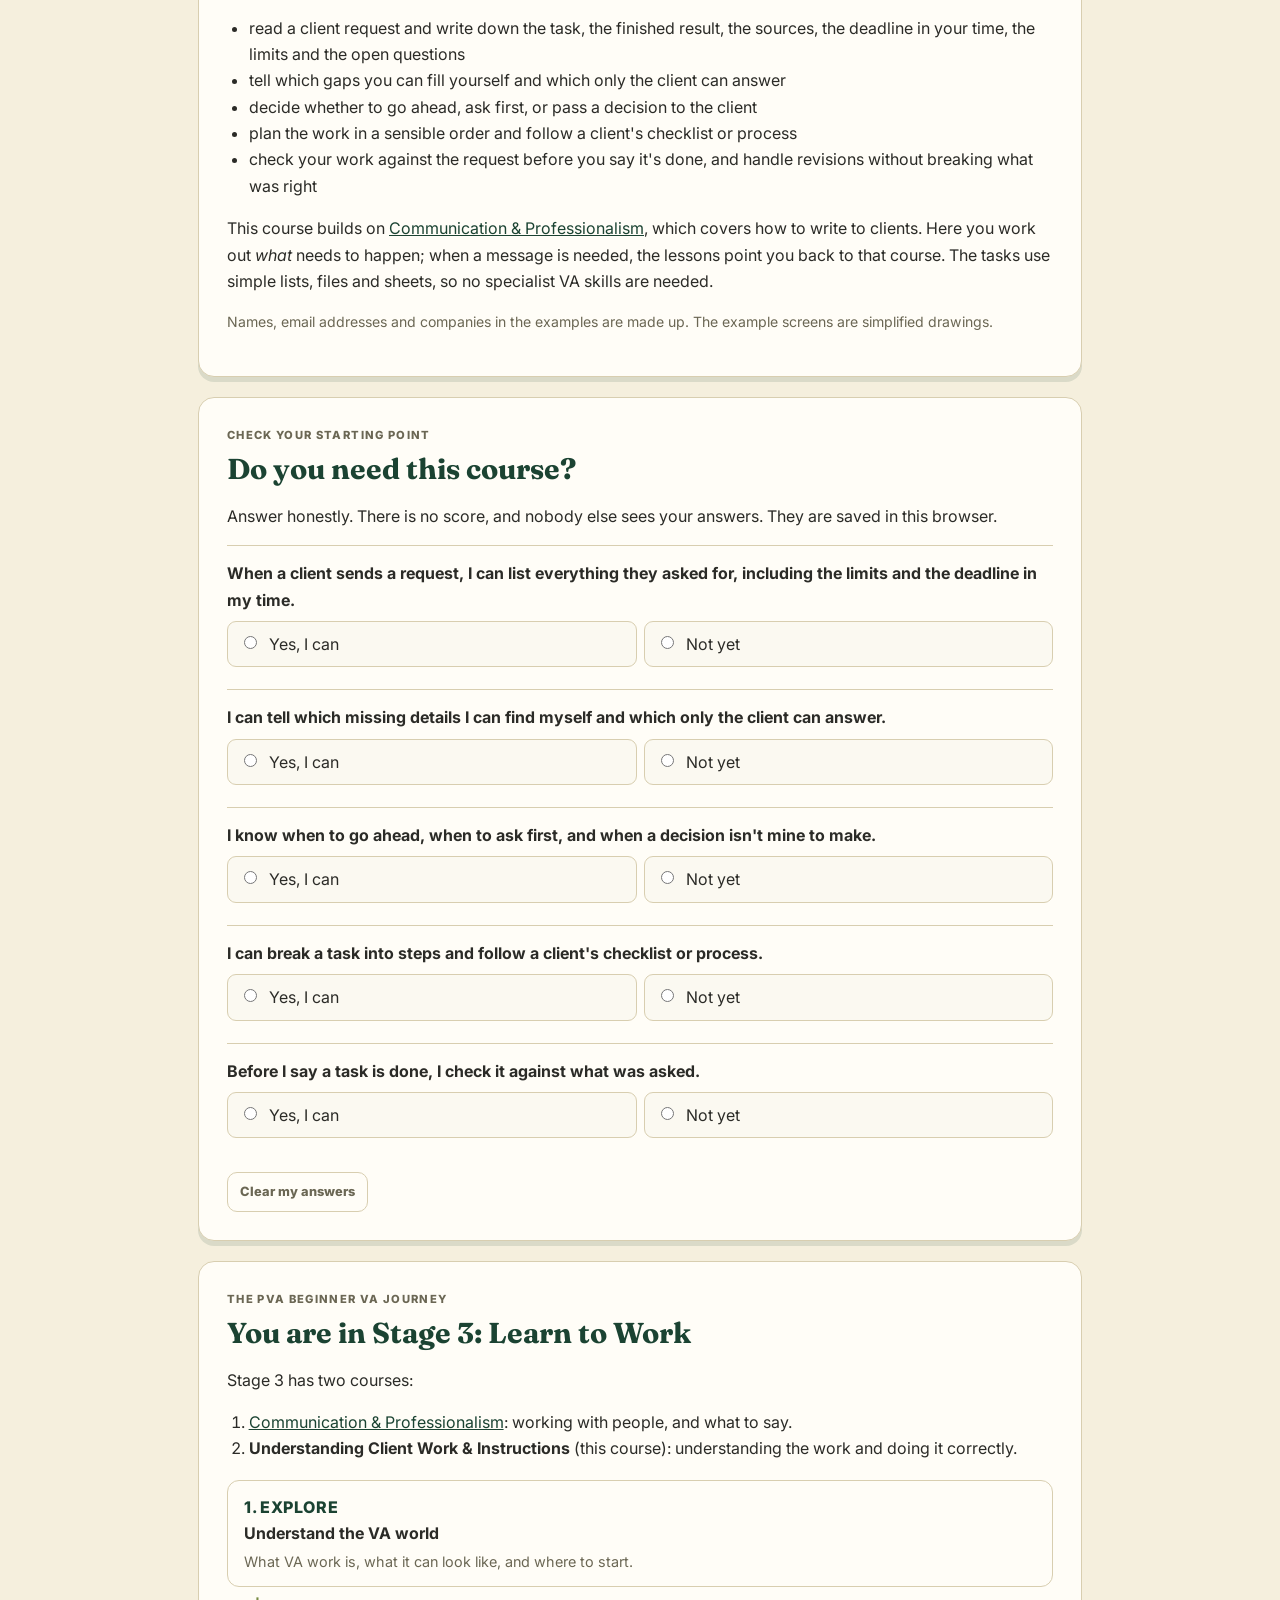
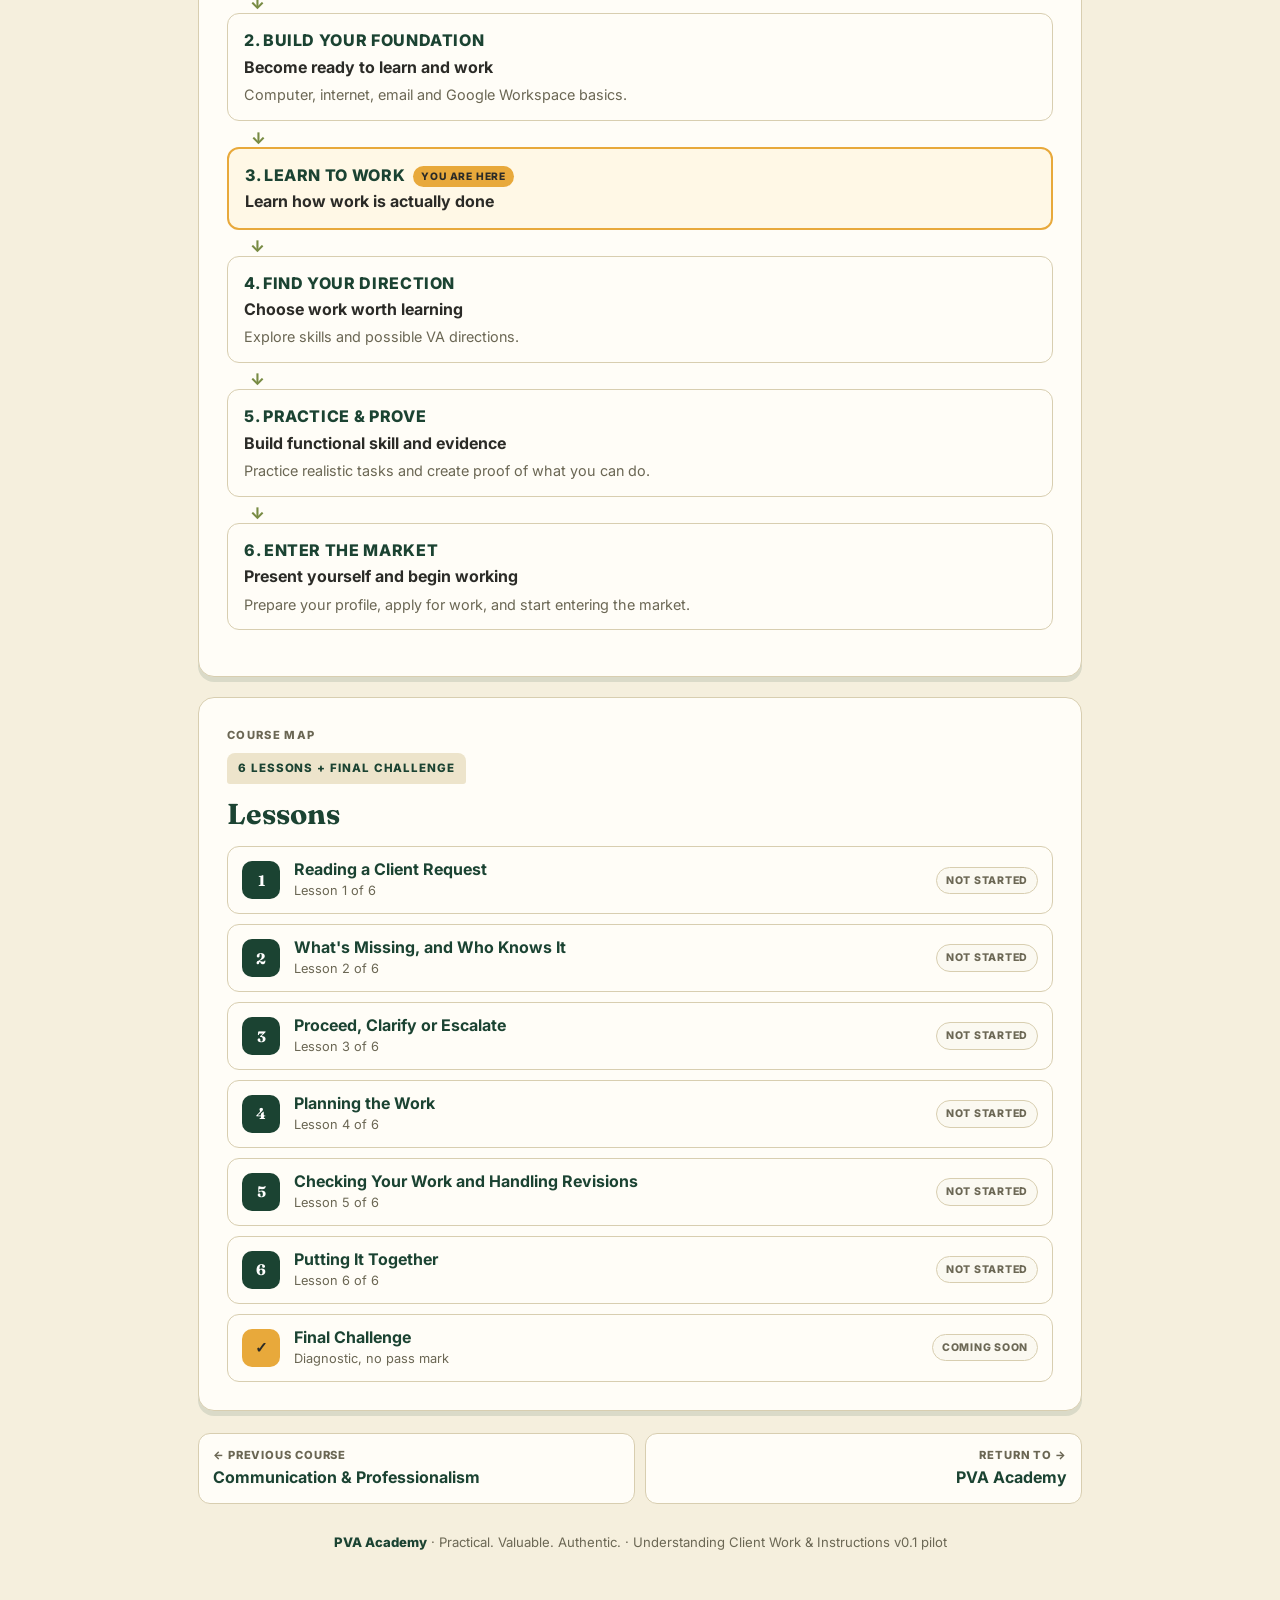
==== commit 405b389f: "Build Lesson 6: Putting It Together - Lesson 6 content from the approved production copy ("all four " ====
--- a/public/index.html
+++ b/public/index.html
@@ -18,7 +18,7 @@
 <main id="main-content">
 <section class="course-header" id="top"><div class="eyebrow">PVA Academy · Beginner VA Journey · Stage 3: Learn to Work</div><h1>Understanding Client Work &amp; Instructions</h1><p>Turn a client's request into correctly finished work: read what's actually being asked, decide whether you can start, plan the work, and check it before you say it's done.</p><div class="meta-row"><span class="meta-chip">Free</span><span class="meta-chip">Self-Paced</span><span class="meta-chip">No Login</span><span class="meta-chip">6 Lessons + Final Challenge</span></div></section>
 <div class="storage-banner hidden" id="storageBanner" role="status" aria-live="polite"><strong>Progress can't be saved in this browser.</strong><br><span id="storageBannerText">You can continue learning, but your progress may not remain after you close or refresh this page. If you are using private browsing or have blocked site data, try a normal browser window.</span></div>
-<div class="callout"><strong>This course is being released lesson by lesson.</strong> 5 lessons are ready now. The other lessons and the Final Challenge are coming soon.</div>
+<div class="callout"><strong>All six lessons are ready.</strong> The Final Challenge is coming soon.</div>
 <div class="before-start" aria-labelledby="before-start-title"><h2 id="before-start-title">Before You Start</h2><p><strong>No login is required.</strong> You can start learning right away.</p><p>Your course progress is saved on the device and browser you are using right now. Nothing is sent to an account or a server.</p><p>For the best experience, keep using the <strong>same device and browser</strong> while you take this course.</p><p><strong>Important:</strong></p><ul>
 <li>Your saved progress may not be available if you switch to another device or browser.</li>
 <li>Clearing your browser's site data may remove your saved progress.</li>
@@ -67,7 +67,7 @@
 <section class="card" aria-labelledby="map-h">
 <div class="section-label">Course map</div><div class="folder-tab">6 lessons + Final Challenge</div>
 <h2 id="map-h">Lessons</h2>
-<ul class="lesson-list" id="lessonList"><li><a class="lesson-row" data-lesson="lesson-1" href="lesson-1/"><span class="lesson-num">1</span><span class="row-text"><span class="row-title">Reading a Client Request</span><span class="row-sub">Lesson 1 of 6</span></span><span class="stamp" data-stamp>Not started</span></a></li><li><a class="lesson-row" data-lesson="lesson-2" href="lesson-2/"><span class="lesson-num">2</span><span class="row-text"><span class="row-title">What&#x27;s Missing, and Who Knows It</span><span class="row-sub">Lesson 2 of 6</span></span><span class="stamp" data-stamp>Not started</span></a></li><li><a class="lesson-row" data-lesson="lesson-3" href="lesson-3/"><span class="lesson-num">3</span><span class="row-text"><span class="row-title">Proceed, Clarify or Escalate</span><span class="row-sub">Lesson 3 of 6</span></span><span class="stamp" data-stamp>Not started</span></a></li><li><a class="lesson-row" data-lesson="lesson-4" href="lesson-4/"><span class="lesson-num">4</span><span class="row-text"><span class="row-title">Planning the Work</span><span class="row-sub">Lesson 4 of 6</span></span><span class="stamp" data-stamp>Not started</span></a></li><li><a class="lesson-row" data-lesson="lesson-5" href="lesson-5/"><span class="lesson-num">5</span><span class="row-text"><span class="row-title">Checking Your Work and Handling Revisions</span><span class="row-sub">Lesson 5 of 6</span></span><span class="stamp" data-stamp>Not started</span></a></li><li><a class="lesson-row" data-lesson="lesson-6" data-soon href="lesson-6/"><span class="lesson-num">6</span><span class="row-text"><span class="row-title">Putting It Together</span><span class="row-sub">Lesson 6 of 6</span></span><span class="stamp" data-stamp>Coming soon</span></a></li><li><a class="lesson-row final" data-lesson="final-challenge" data-soon href="final-challenge/"><span class="lesson-num">✓</span><span class="row-text"><span class="row-title">Final Challenge</span><span class="row-sub">Diagnostic, no pass mark</span></span><span class="stamp" data-stamp>Coming soon</span></a></li></ul>
+<ul class="lesson-list" id="lessonList"><li><a class="lesson-row" data-lesson="lesson-1" href="lesson-1/"><span class="lesson-num">1</span><span class="row-text"><span class="row-title">Reading a Client Request</span><span class="row-sub">Lesson 1 of 6</span></span><span class="stamp" data-stamp>Not started</span></a></li><li><a class="lesson-row" data-lesson="lesson-2" href="lesson-2/"><span class="lesson-num">2</span><span class="row-text"><span class="row-title">What&#x27;s Missing, and Who Knows It</span><span class="row-sub">Lesson 2 of 6</span></span><span class="stamp" data-stamp>Not started</span></a></li><li><a class="lesson-row" data-lesson="lesson-3" href="lesson-3/"><span class="lesson-num">3</span><span class="row-text"><span class="row-title">Proceed, Clarify or Escalate</span><span class="row-sub">Lesson 3 of 6</span></span><span class="stamp" data-stamp>Not started</span></a></li><li><a class="lesson-row" data-lesson="lesson-4" href="lesson-4/"><span class="lesson-num">4</span><span class="row-text"><span class="row-title">Planning the Work</span><span class="row-sub">Lesson 4 of 6</span></span><span class="stamp" data-stamp>Not started</span></a></li><li><a class="lesson-row" data-lesson="lesson-5" href="lesson-5/"><span class="lesson-num">5</span><span class="row-text"><span class="row-title">Checking Your Work and Handling Revisions</span><span class="row-sub">Lesson 5 of 6</span></span><span class="stamp" data-stamp>Not started</span></a></li><li><a class="lesson-row" data-lesson="lesson-6" href="lesson-6/"><span class="lesson-num">6</span><span class="row-text"><span class="row-title">Putting It Together</span><span class="row-sub">Lesson 6 of 6</span></span><span class="stamp" data-stamp>Not started</span></a></li><li><a class="lesson-row final" data-lesson="final-challenge" data-soon href="final-challenge/"><span class="lesson-num">✓</span><span class="row-text"><span class="row-title">Final Challenge</span><span class="row-sub">Diagnostic, no pass mark</span></span><span class="stamp" data-stamp>Coming soon</span></a></li></ul>
 </section>
 <nav class="pager" aria-label="Beginner VA Journey"><a class="prev" href="https://probinsiyanongva.org/communication-professionalism/"><span class="pager-dir">← Previous course</span><span class="pager-title">Communication &amp; Professionalism</span></a><a class="next" href="https://probinsiyanongva.org/"><span class="pager-dir">Return to →</span><span class="pager-title">PVA Academy</span></a></nav>
 <footer><span class="footer-mark">PVA Academy</span> · Practical. Valuable. Authentic. · Understanding Client Work &amp; Instructions v0.1 pilot</footer>
--- a/public/shared/course.css
+++ b/public/shared/course.css
@@ -430,7 +430,8 @@
 .order-activity .order-unmet li{margin:.25em 0}
 .order-activity .order-model-label{margin:.4em 0 0;font-weight:700}
 /* Part 5 Lesson 5: select-all-that-apply */
-.multi-items .multi-item{display:grid;grid-template-columns:auto 1fr;column-gap:10px;align-items:start}
+.multi-items .multi-item{display:grid;grid-template-columns:auto minmax(0,1fr);column-gap:10px;align-items:start}
+.multi-items .multi-text,.multi-items .multi-reveal{overflow-wrap:anywhere;min-width:0}
 .multi-items .multi-item input{margin-top:4px}
 .multi-items .multi-state{grid-column:2;font-size:.72rem;font-weight:800;letter-spacing:.06em;text-transform:uppercase}
 .multi-items .multi-state:empty,.multi-items .multi-reveal:empty{display:none}
@@ -444,3 +445,7 @@
 .mock .m-doctable td:nth-child(2){overflow-wrap:anywhere}
 .mock .m-doctable th{background:#F3EEDD;color:var(--charcoal);font-weight:700}
 @media(max-width:600px){.mock .m-doctable table{font-size:.74rem}.mock .m-doctable th,.mock .m-doctable td{padding:3px 4px}}
+/* Part 5 Lesson 6: READ / DECIDE / DO / CHECK stage markers (never quizzed) */
+.stage-marker{display:flex;flex-wrap:wrap;align-items:baseline;gap:4px 12px;margin:30px 0 4px;padding:10px 0 6px;border-top:3px solid var(--green)}
+.stage-marker .stage-label{font-weight:800;letter-spacing:.14em;color:var(--green);font-size:1rem}
+.stage-marker .stage-q{color:var(--charcoal);font-size:.98rem}
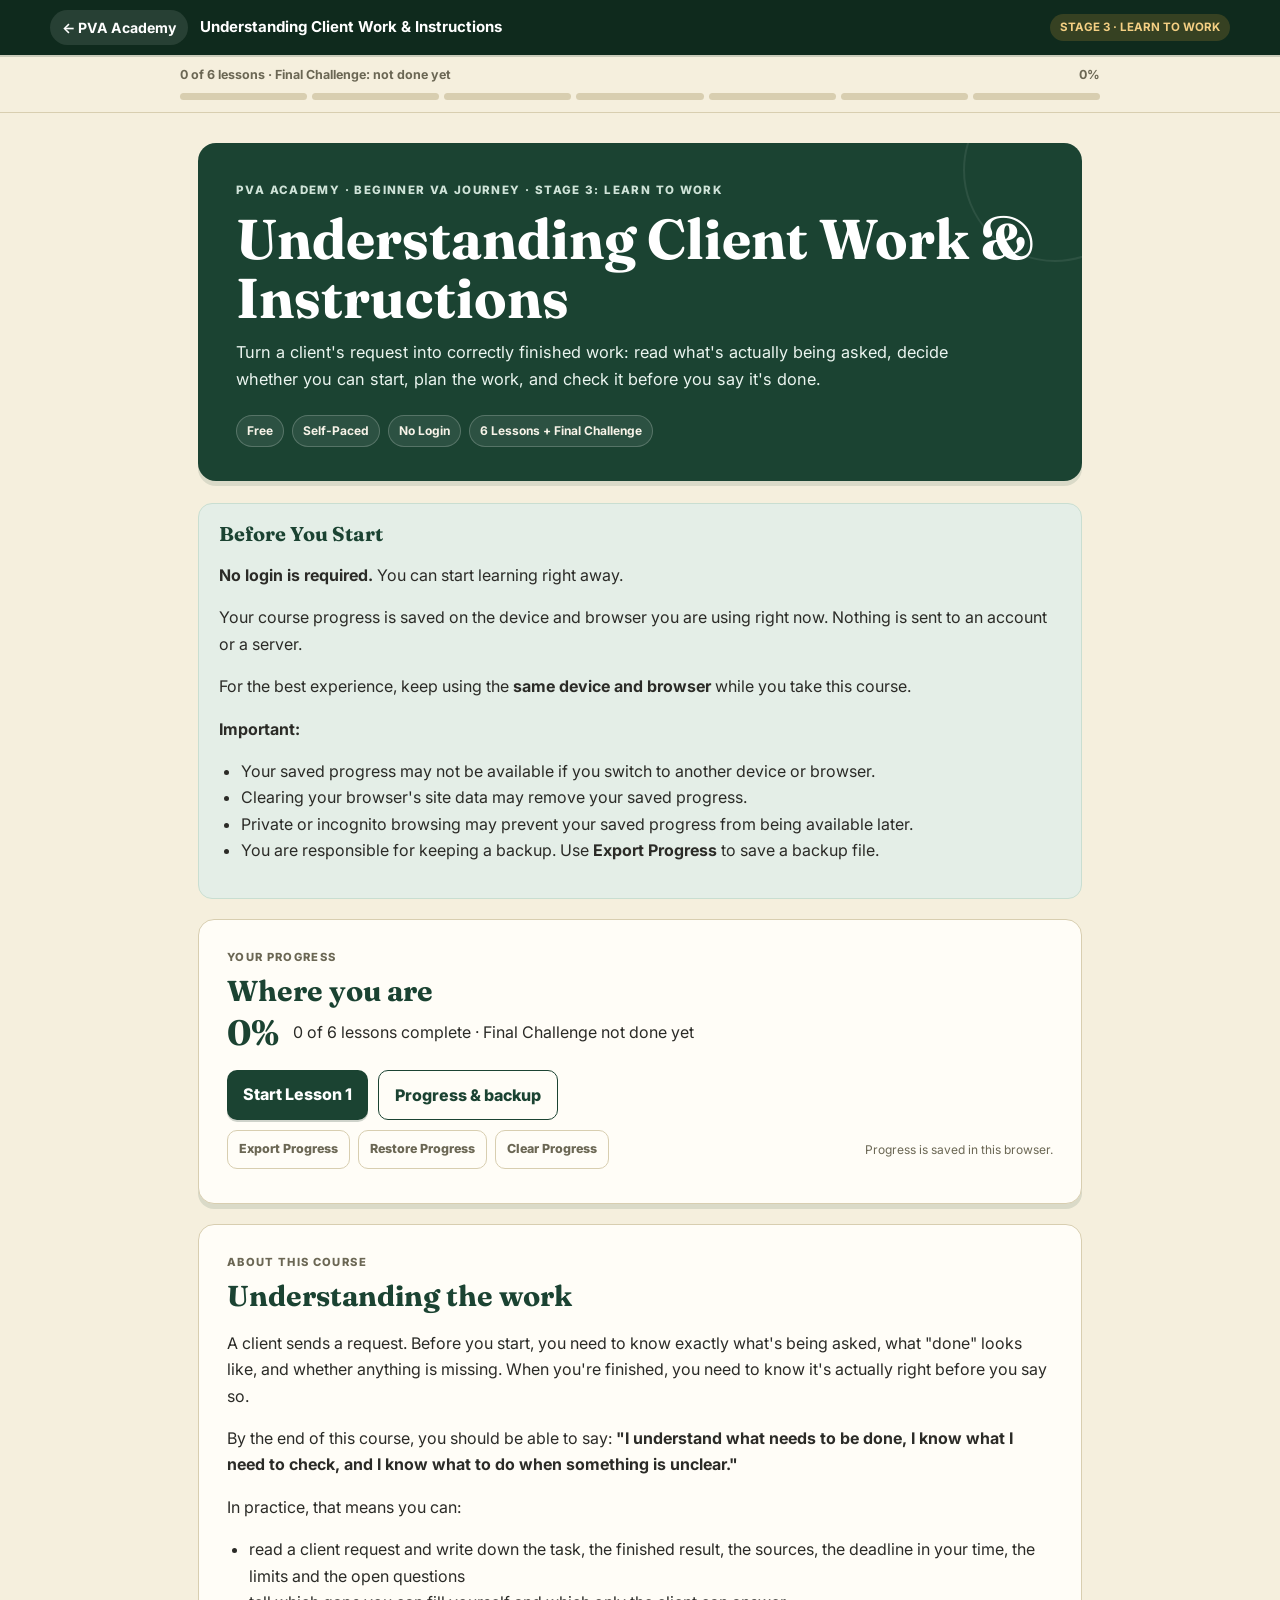
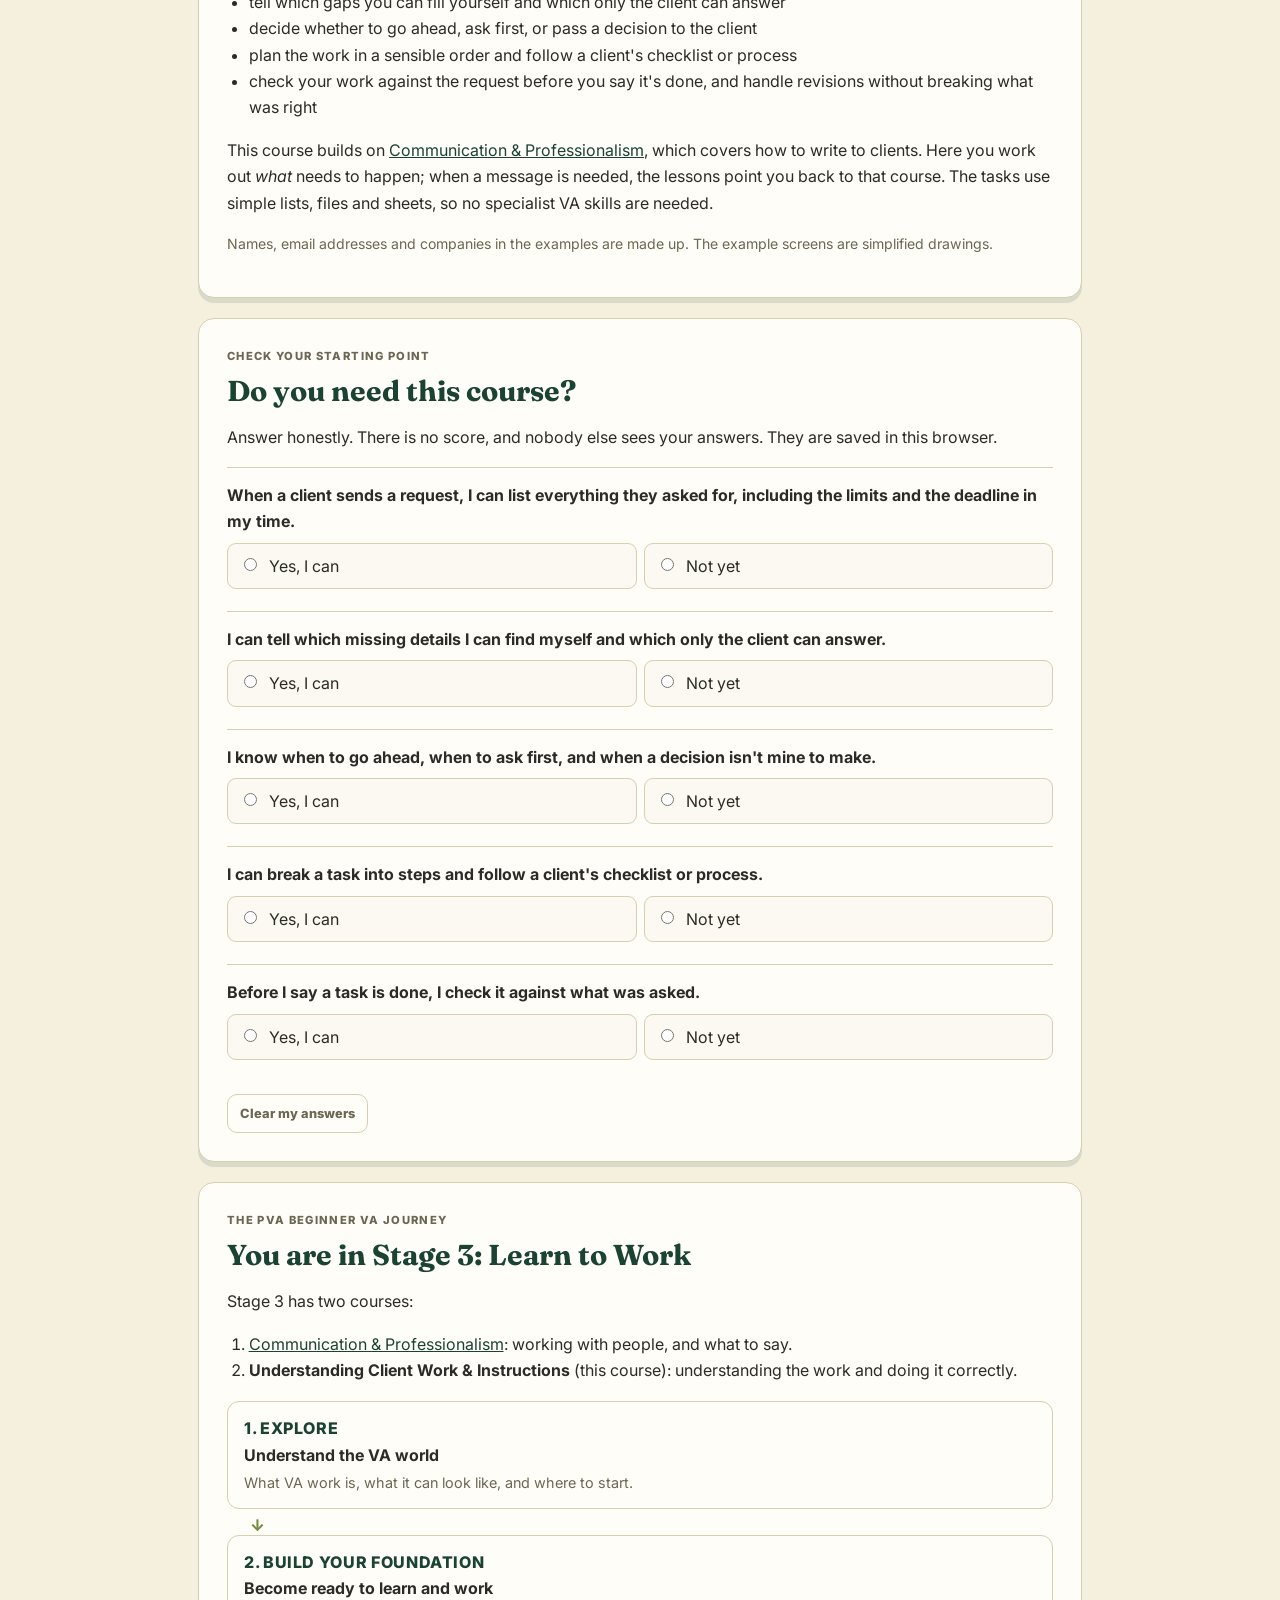
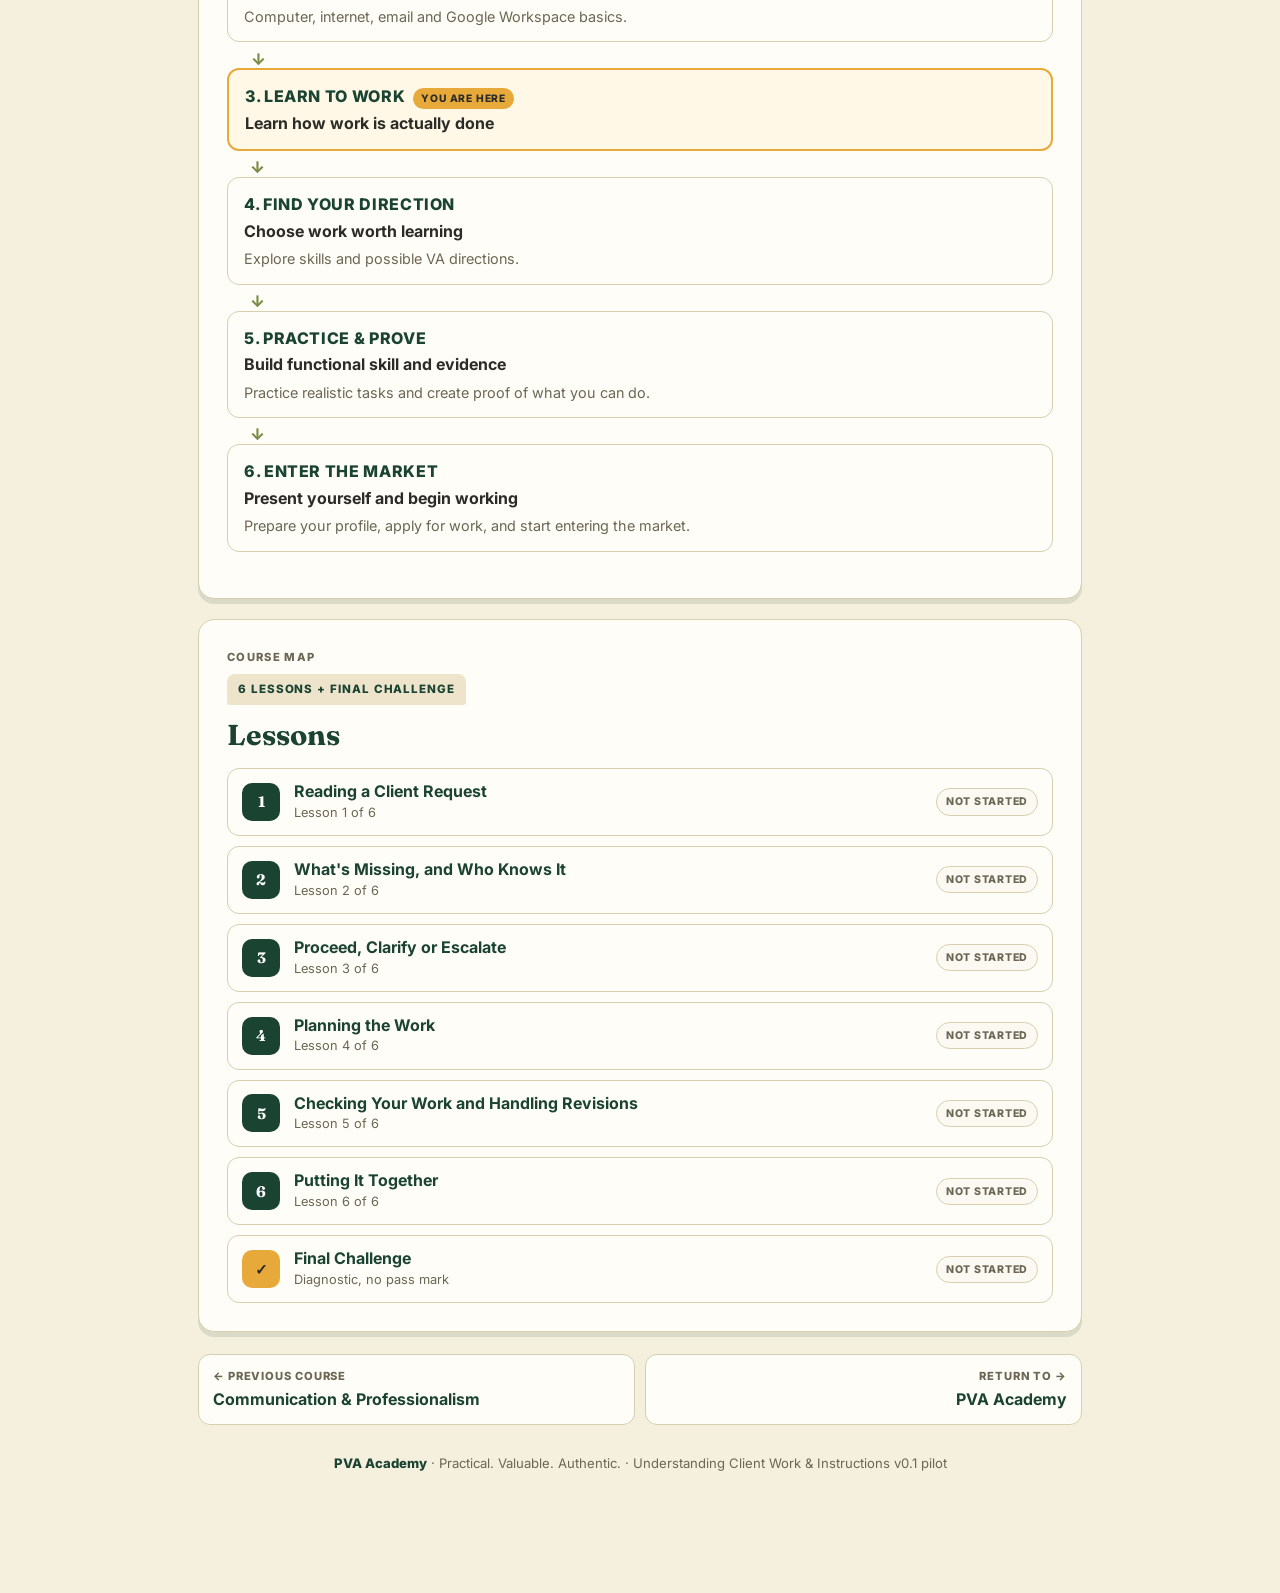
==== commit ae5fcd80: "Build the Final Challenge (diagnostic) - One work packet (Clayworks restock) in a collapsible panel " ====
--- a/public/index.html
+++ b/public/index.html
@@ -18,7 +18,7 @@
 <main id="main-content">
 <section class="course-header" id="top"><div class="eyebrow">PVA Academy · Beginner VA Journey · Stage 3: Learn to Work</div><h1>Understanding Client Work &amp; Instructions</h1><p>Turn a client's request into correctly finished work: read what's actually being asked, decide whether you can start, plan the work, and check it before you say it's done.</p><div class="meta-row"><span class="meta-chip">Free</span><span class="meta-chip">Self-Paced</span><span class="meta-chip">No Login</span><span class="meta-chip">6 Lessons + Final Challenge</span></div></section>
 <div class="storage-banner hidden" id="storageBanner" role="status" aria-live="polite"><strong>Progress can't be saved in this browser.</strong><br><span id="storageBannerText">You can continue learning, but your progress may not remain after you close or refresh this page. If you are using private browsing or have blocked site data, try a normal browser window.</span></div>
-<div class="callout"><strong>All six lessons are ready.</strong> The Final Challenge is coming soon.</div>
+
 <div class="before-start" aria-labelledby="before-start-title"><h2 id="before-start-title">Before You Start</h2><p><strong>No login is required.</strong> You can start learning right away.</p><p>Your course progress is saved on the device and browser you are using right now. Nothing is sent to an account or a server.</p><p>For the best experience, keep using the <strong>same device and browser</strong> while you take this course.</p><p><strong>Important:</strong></p><ul>
 <li>Your saved progress may not be available if you switch to another device or browser.</li>
 <li>Clearing your browser's site data may remove your saved progress.</li>
@@ -67,7 +67,7 @@
 <section class="card" aria-labelledby="map-h">
 <div class="section-label">Course map</div><div class="folder-tab">6 lessons + Final Challenge</div>
 <h2 id="map-h">Lessons</h2>
-<ul class="lesson-list" id="lessonList"><li><a class="lesson-row" data-lesson="lesson-1" href="lesson-1/"><span class="lesson-num">1</span><span class="row-text"><span class="row-title">Reading a Client Request</span><span class="row-sub">Lesson 1 of 6</span></span><span class="stamp" data-stamp>Not started</span></a></li><li><a class="lesson-row" data-lesson="lesson-2" href="lesson-2/"><span class="lesson-num">2</span><span class="row-text"><span class="row-title">What&#x27;s Missing, and Who Knows It</span><span class="row-sub">Lesson 2 of 6</span></span><span class="stamp" data-stamp>Not started</span></a></li><li><a class="lesson-row" data-lesson="lesson-3" href="lesson-3/"><span class="lesson-num">3</span><span class="row-text"><span class="row-title">Proceed, Clarify or Escalate</span><span class="row-sub">Lesson 3 of 6</span></span><span class="stamp" data-stamp>Not started</span></a></li><li><a class="lesson-row" data-lesson="lesson-4" href="lesson-4/"><span class="lesson-num">4</span><span class="row-text"><span class="row-title">Planning the Work</span><span class="row-sub">Lesson 4 of 6</span></span><span class="stamp" data-stamp>Not started</span></a></li><li><a class="lesson-row" data-lesson="lesson-5" href="lesson-5/"><span class="lesson-num">5</span><span class="row-text"><span class="row-title">Checking Your Work and Handling Revisions</span><span class="row-sub">Lesson 5 of 6</span></span><span class="stamp" data-stamp>Not started</span></a></li><li><a class="lesson-row" data-lesson="lesson-6" href="lesson-6/"><span class="lesson-num">6</span><span class="row-text"><span class="row-title">Putting It Together</span><span class="row-sub">Lesson 6 of 6</span></span><span class="stamp" data-stamp>Not started</span></a></li><li><a class="lesson-row final" data-lesson="final-challenge" data-soon href="final-challenge/"><span class="lesson-num">✓</span><span class="row-text"><span class="row-title">Final Challenge</span><span class="row-sub">Diagnostic, no pass mark</span></span><span class="stamp" data-stamp>Coming soon</span></a></li></ul>
+<ul class="lesson-list" id="lessonList"><li><a class="lesson-row" data-lesson="lesson-1" href="lesson-1/"><span class="lesson-num">1</span><span class="row-text"><span class="row-title">Reading a Client Request</span><span class="row-sub">Lesson 1 of 6</span></span><span class="stamp" data-stamp>Not started</span></a></li><li><a class="lesson-row" data-lesson="lesson-2" href="lesson-2/"><span class="lesson-num">2</span><span class="row-text"><span class="row-title">What&#x27;s Missing, and Who Knows It</span><span class="row-sub">Lesson 2 of 6</span></span><span class="stamp" data-stamp>Not started</span></a></li><li><a class="lesson-row" data-lesson="lesson-3" href="lesson-3/"><span class="lesson-num">3</span><span class="row-text"><span class="row-title">Proceed, Clarify or Escalate</span><span class="row-sub">Lesson 3 of 6</span></span><span class="stamp" data-stamp>Not started</span></a></li><li><a class="lesson-row" data-lesson="lesson-4" href="lesson-4/"><span class="lesson-num">4</span><span class="row-text"><span class="row-title">Planning the Work</span><span class="row-sub">Lesson 4 of 6</span></span><span class="stamp" data-stamp>Not started</span></a></li><li><a class="lesson-row" data-lesson="lesson-5" href="lesson-5/"><span class="lesson-num">5</span><span class="row-text"><span class="row-title">Checking Your Work and Handling Revisions</span><span class="row-sub">Lesson 5 of 6</span></span><span class="stamp" data-stamp>Not started</span></a></li><li><a class="lesson-row" data-lesson="lesson-6" href="lesson-6/"><span class="lesson-num">6</span><span class="row-text"><span class="row-title">Putting It Together</span><span class="row-sub">Lesson 6 of 6</span></span><span class="stamp" data-stamp>Not started</span></a></li><li><a class="lesson-row final" data-lesson="final-challenge" href="final-challenge/"><span class="lesson-num">✓</span><span class="row-text"><span class="row-title">Final Challenge</span><span class="row-sub">Diagnostic, no pass mark</span></span><span class="stamp" data-stamp>Not started</span></a></li></ul>
 </section>
 <nav class="pager" aria-label="Beginner VA Journey"><a class="prev" href="https://probinsiyanongva.org/communication-professionalism/"><span class="pager-dir">← Previous course</span><span class="pager-title">Communication &amp; Professionalism</span></a><a class="next" href="https://probinsiyanongva.org/"><span class="pager-dir">Return to →</span><span class="pager-title">PVA Academy</span></a></nav>
 <footer><span class="footer-mark">PVA Academy</span> · Practical. Valuable. Authentic. · Understanding Client Work &amp; Instructions v0.1 pilot</footer>
--- a/public/shared/course.css
+++ b/public/shared/course.css
@@ -449,3 +449,22 @@
 .stage-marker{display:flex;flex-wrap:wrap;align-items:baseline;gap:4px 12px;margin:30px 0 4px;padding:10px 0 6px;border-top:3px solid var(--green)}
 .stage-marker .stage-label{font-weight:800;letter-spacing:.14em;color:var(--green);font-size:1rem}
 .stage-marker .stage-q{color:var(--charcoal);font-size:.98rem}
+/* Part 5 Final Challenge: work packet panel, two-part questions, Task Card compare */
+.packet .packet-part{border:1px solid var(--line);border-radius:10px;background:#fff;margin:6px 0}
+.packet .packet-part>summary{cursor:pointer;padding:10px 12px;font-weight:700;color:var(--green);list-style-position:inside}
+.packet .packet-part[open]>summary{border-bottom:1px solid var(--line)}
+.packet .packet-body{padding:6px 12px 10px}
+.assess-q .assess-qtext{font-weight:700;margin:10px 0 6px}
+.fc-part{margin:14px 0 6px}
+.fc-tc-table td{vertical-align:top}
+.fc-tc-table .fc-mine{white-space:pre-wrap;overflow-wrap:anywhere}
+.review-stage{margin:12px 0 2px;letter-spacing:.08em;color:var(--green)}
+@media(max-width:600px){
+.fc-tc-table thead{display:none}
+.fc-tc-table,.fc-tc-table tbody,.fc-tc-table tr,.fc-tc-table td{display:block;width:auto}
+.fc-tc-table tr{border-bottom:2px solid var(--line);padding:4px 0}
+.fc-tc-table td{border:0;padding:3px 10px}
+.fc-tc-table td[data-h]::before{content:attr(data-h);display:block;font-size:.72rem;font-weight:800;letter-spacing:.06em;text-transform:uppercase;color:var(--muted)}
+}
+.table-wrap table.stage-table{min-width:0}
+@media(max-width:600px){.table-wrap table.fc-tc-table{min-width:0}}
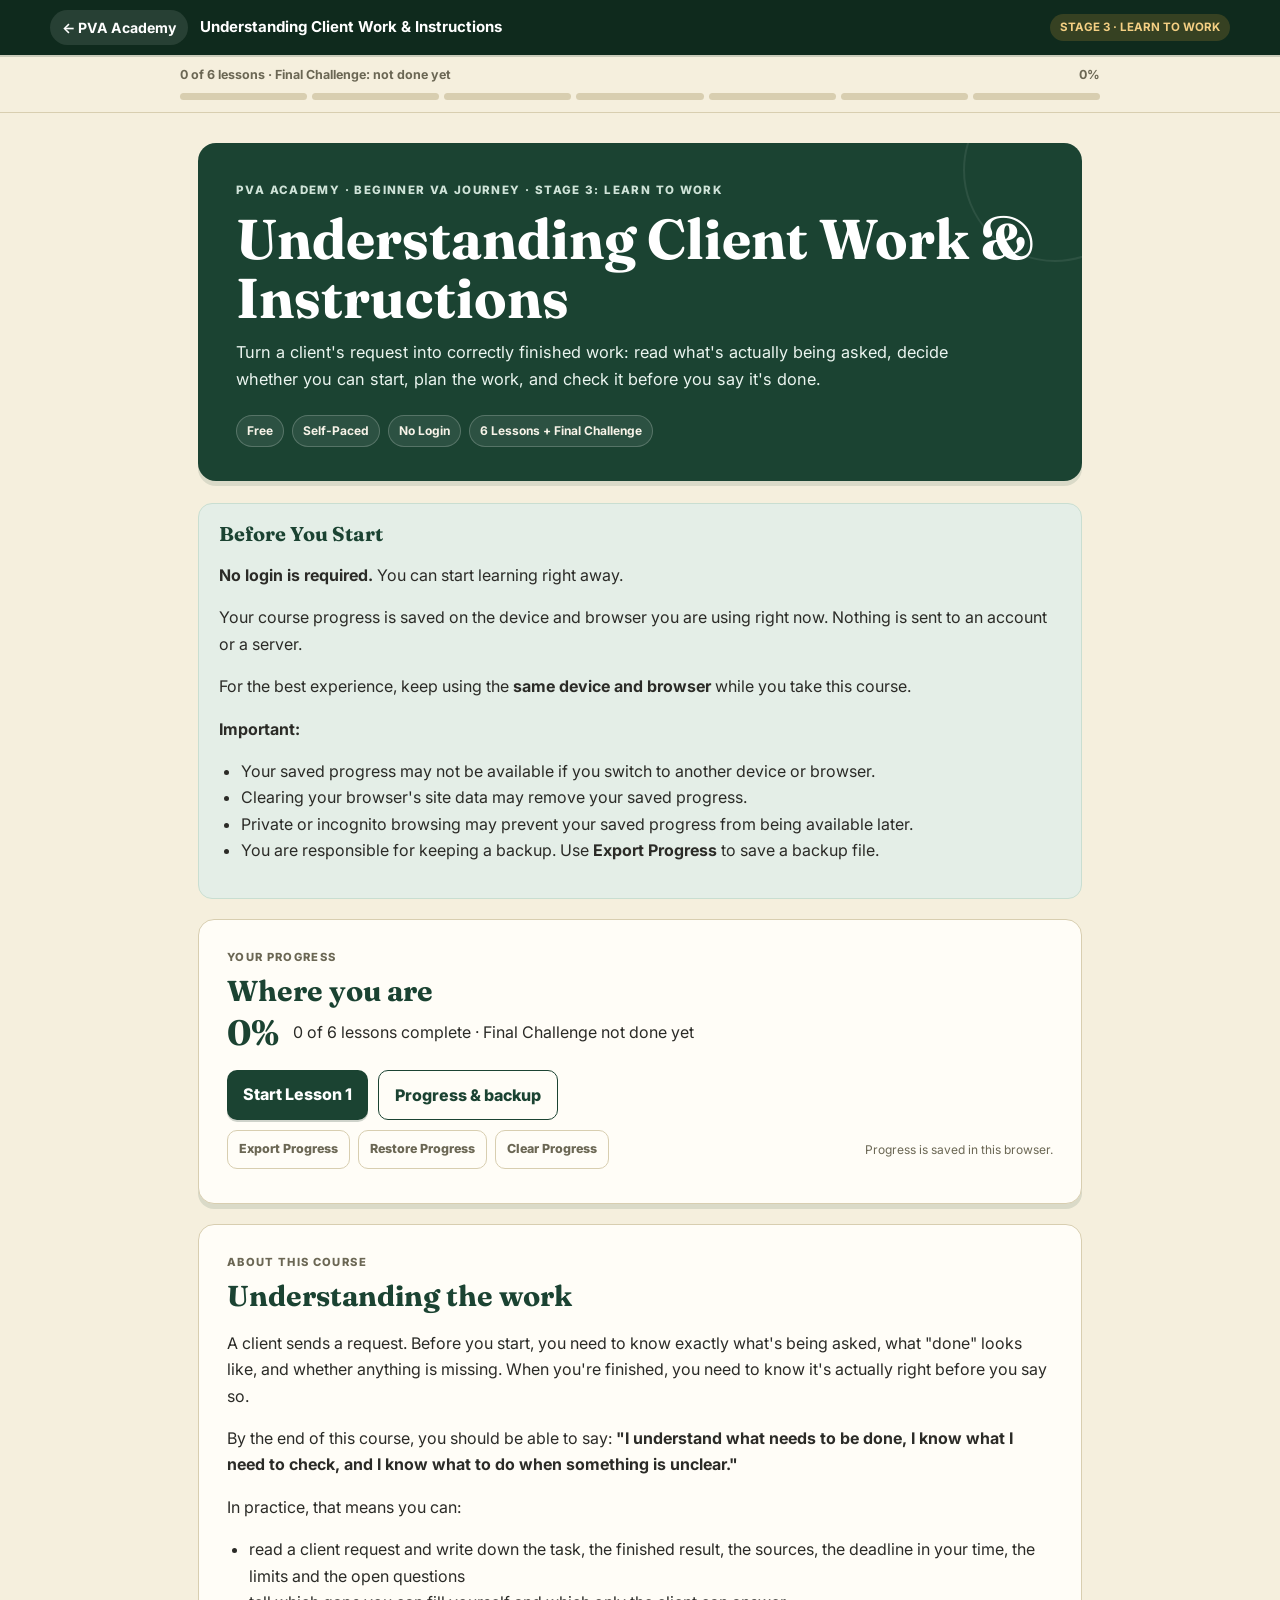
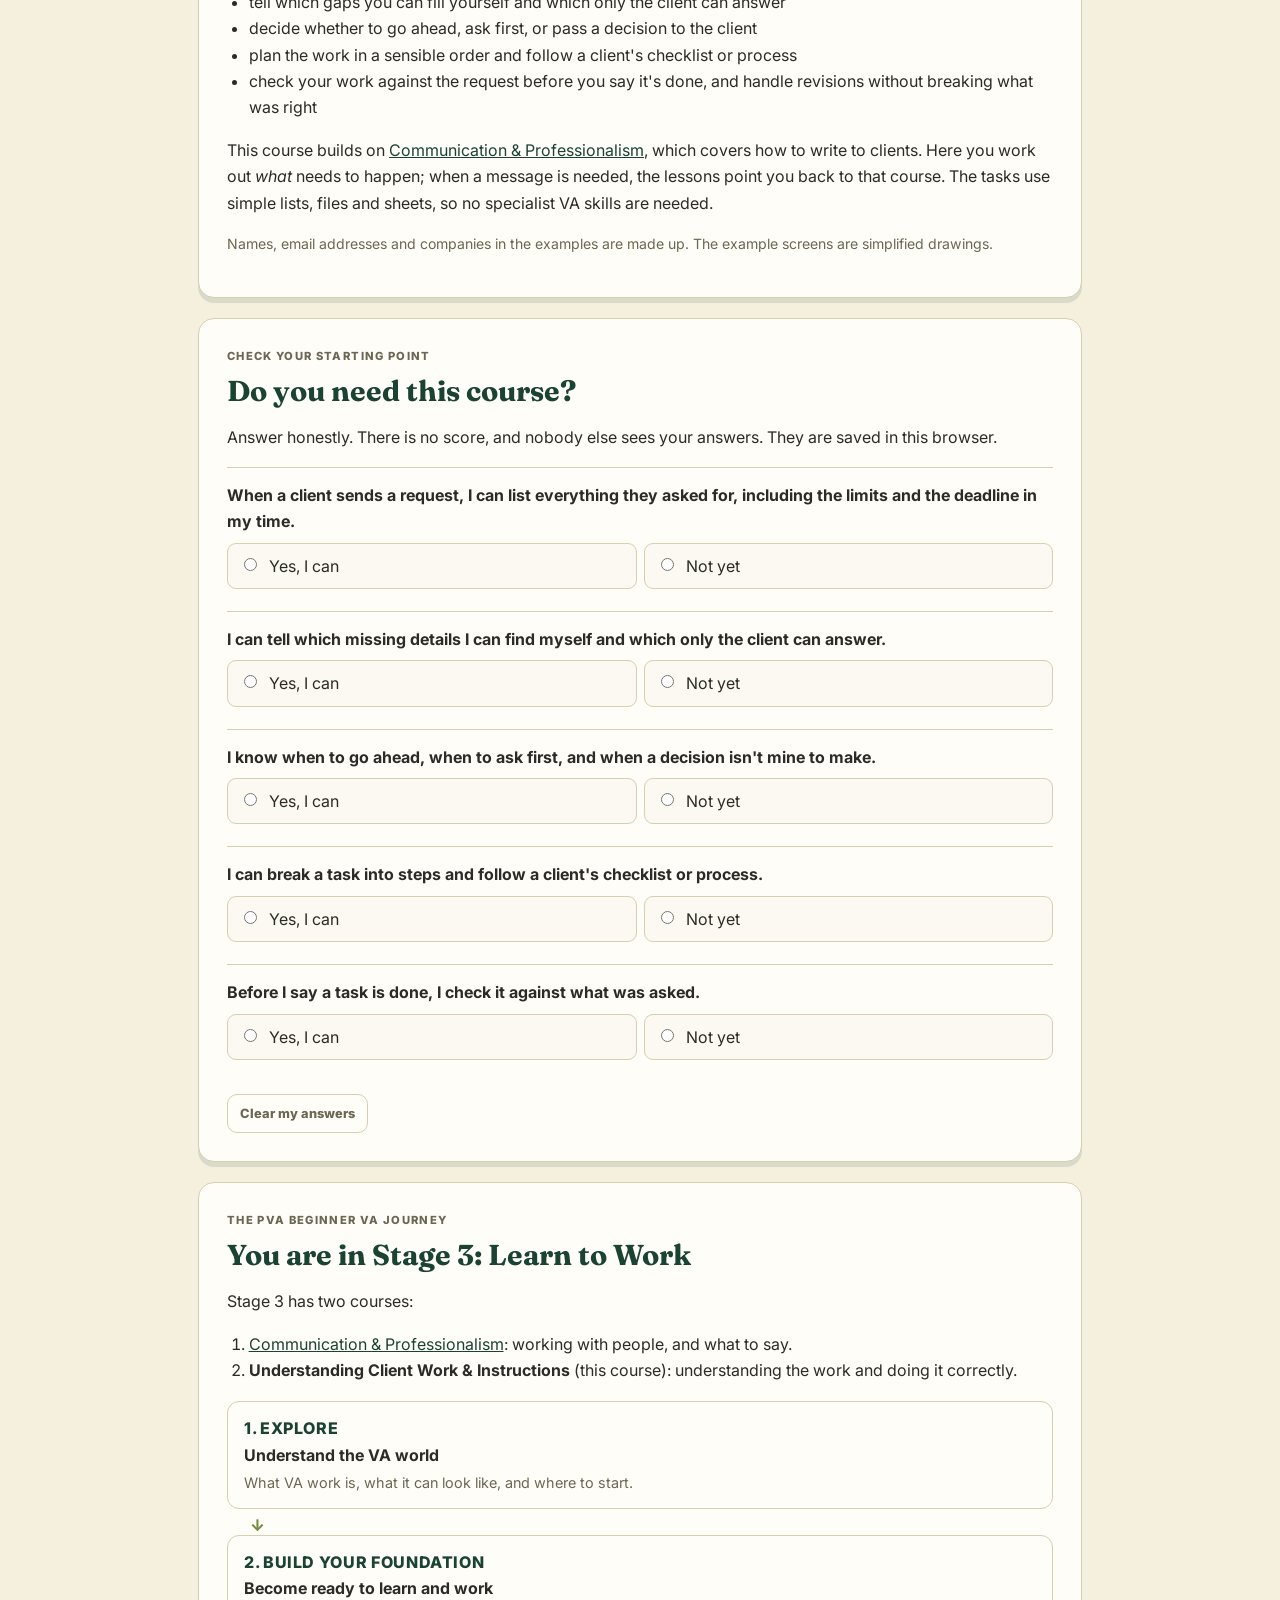
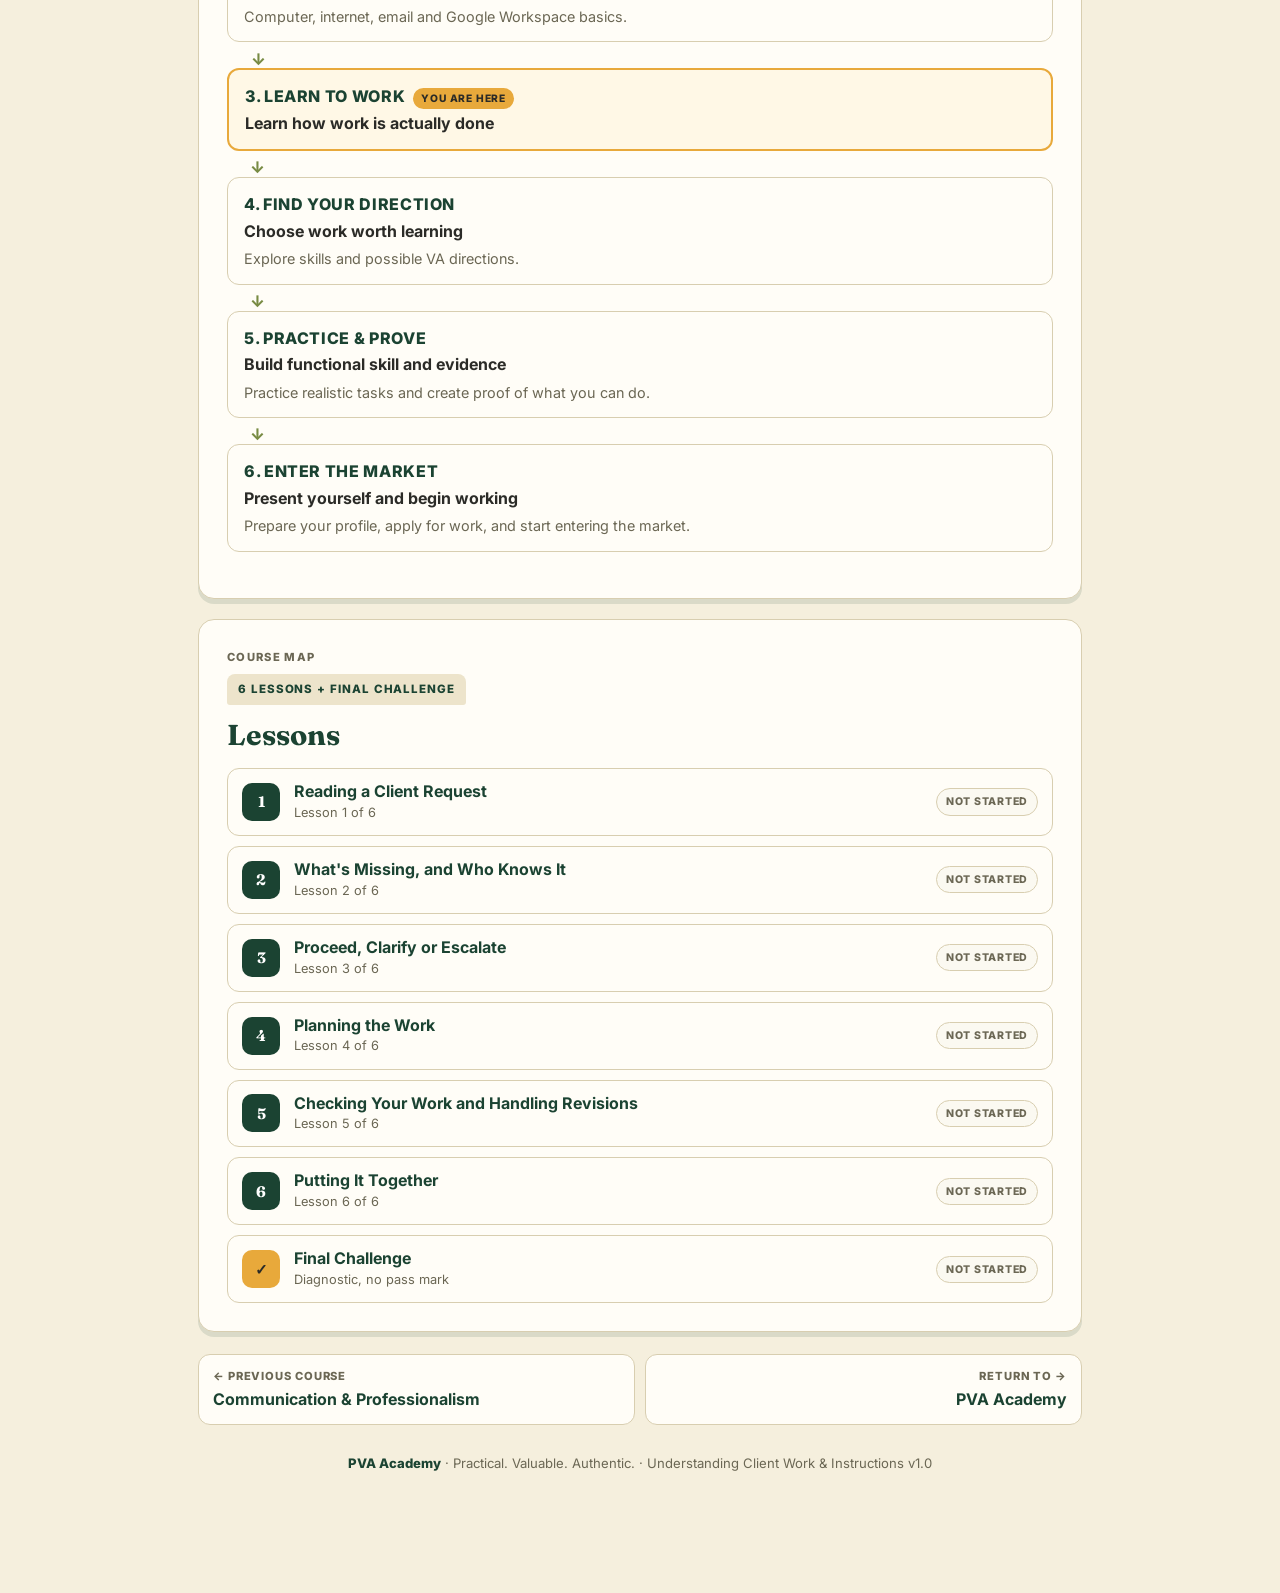
==== commit a9dcd9ae: "Release v1.0 and link to the new Communication & Professionalism site Footer and README move from v0" ====
--- a/public/index.html
+++ b/public/index.html
@@ -43,7 +43,7 @@
 <p>By the end of this course, you should be able to say: <strong>"I understand what needs to be done, I know what I need to check, and I know what to do when something is unclear."</strong></p>
 <p>In practice, that means you can:</p>
 <ul><li>read a client request and write down the task, the finished result, the sources, the deadline in your time, the limits and the open questions</li><li>tell which gaps you can fill yourself and which only the client can answer</li><li>decide whether to go ahead, ask first, or pass a decision to the client</li><li>plan the work in a sensible order and follow a client&#x27;s checklist or process</li><li>check your work against the request before you say it&#x27;s done, and handle revisions without breaking what was right</li></ul>
-<p>This course builds on <a href="https://probinsiyanongva.org/communication-professionalism/">Communication &amp; Professionalism</a>, which covers how to write to clients. Here you work out <em>what</em> needs to happen; when a message is needed, the lessons point you back to that course. The tasks use simple lists, files and sheets, so no specialist VA skills are needed.</p>
+<p>This course builds on <a href="https://pva-communication.probinsiyanongva.workers.dev/">Communication &amp; Professionalism</a>, which covers how to write to clients. Here you work out <em>what</em> needs to happen; when a message is needed, the lessons point you back to that course. The tasks use simple lists, files and sheets, so no specialist VA skills are needed.</p>
 <p class="small">Names, email addresses and companies in the examples are made up. The example screens are simplified drawings.</p>
 </section>
 
@@ -60,7 +60,7 @@
 <div class="section-label">The PVA Beginner VA Journey</div>
 <h2 id="journey-h">You are in Stage 3: Learn to Work</h2>
 <p>Stage 3 has two courses:</p>
-<ol><li><a href="https://probinsiyanongva.org/communication-professionalism/">Communication &amp; Professionalism</a>: working with people, and what to say.</li><li><strong>Understanding Client Work &amp; Instructions</strong> (this course): understanding the work and doing it correctly.</li></ol>
+<ol><li><a href="https://pva-communication.probinsiyanongva.workers.dev/">Communication &amp; Professionalism</a>: working with people, and what to say.</li><li><strong>Understanding Client Work &amp; Instructions</strong> (this course): understanding the work and doing it correctly.</li></ol>
 <ol class="flow"><li><div class="flow-name">1. EXPLORE</div><div class="flow-sub">Understand the VA world</div><div class="flow-detail">What VA work is, what it can look like, and where to start.</div></li><li><div class="flow-name">2. BUILD YOUR FOUNDATION</div><div class="flow-sub">Become ready to learn and work</div><div class="flow-detail">Computer, internet, email and Google Workspace basics.</div></li><li class="here"><div class="flow-name">3. LEARN TO WORK<span class="here-tag">You are here</span></div><div class="flow-sub">Learn how work is actually done</div></li><li><div class="flow-name">4. FIND YOUR DIRECTION</div><div class="flow-sub">Choose work worth learning</div><div class="flow-detail">Explore skills and possible VA directions.</div></li><li><div class="flow-name">5. PRACTICE &amp; PROVE</div><div class="flow-sub">Build functional skill and evidence</div><div class="flow-detail">Practice realistic tasks and create proof of what you can do.</div></li><li><div class="flow-name">6. ENTER THE MARKET</div><div class="flow-sub">Present yourself and begin working</div><div class="flow-detail">Prepare your profile, apply for work, and start entering the market.</div></li></ol>
 </section>
 
@@ -69,8 +69,8 @@
 <h2 id="map-h">Lessons</h2>
 <ul class="lesson-list" id="lessonList"><li><a class="lesson-row" data-lesson="lesson-1" href="lesson-1/"><span class="lesson-num">1</span><span class="row-text"><span class="row-title">Reading a Client Request</span><span class="row-sub">Lesson 1 of 6</span></span><span class="stamp" data-stamp>Not started</span></a></li><li><a class="lesson-row" data-lesson="lesson-2" href="lesson-2/"><span class="lesson-num">2</span><span class="row-text"><span class="row-title">What&#x27;s Missing, and Who Knows It</span><span class="row-sub">Lesson 2 of 6</span></span><span class="stamp" data-stamp>Not started</span></a></li><li><a class="lesson-row" data-lesson="lesson-3" href="lesson-3/"><span class="lesson-num">3</span><span class="row-text"><span class="row-title">Proceed, Clarify or Escalate</span><span class="row-sub">Lesson 3 of 6</span></span><span class="stamp" data-stamp>Not started</span></a></li><li><a class="lesson-row" data-lesson="lesson-4" href="lesson-4/"><span class="lesson-num">4</span><span class="row-text"><span class="row-title">Planning the Work</span><span class="row-sub">Lesson 4 of 6</span></span><span class="stamp" data-stamp>Not started</span></a></li><li><a class="lesson-row" data-lesson="lesson-5" href="lesson-5/"><span class="lesson-num">5</span><span class="row-text"><span class="row-title">Checking Your Work and Handling Revisions</span><span class="row-sub">Lesson 5 of 6</span></span><span class="stamp" data-stamp>Not started</span></a></li><li><a class="lesson-row" data-lesson="lesson-6" href="lesson-6/"><span class="lesson-num">6</span><span class="row-text"><span class="row-title">Putting It Together</span><span class="row-sub">Lesson 6 of 6</span></span><span class="stamp" data-stamp>Not started</span></a></li><li><a class="lesson-row final" data-lesson="final-challenge" href="final-challenge/"><span class="lesson-num">✓</span><span class="row-text"><span class="row-title">Final Challenge</span><span class="row-sub">Diagnostic, no pass mark</span></span><span class="stamp" data-stamp>Not started</span></a></li></ul>
 </section>
-<nav class="pager" aria-label="Beginner VA Journey"><a class="prev" href="https://probinsiyanongva.org/communication-professionalism/"><span class="pager-dir">← Previous course</span><span class="pager-title">Communication &amp; Professionalism</span></a><a class="next" href="https://probinsiyanongva.org/"><span class="pager-dir">Return to →</span><span class="pager-title">PVA Academy</span></a></nav>
-<footer><span class="footer-mark">PVA Academy</span> · Practical. Valuable. Authentic. · Understanding Client Work &amp; Instructions v0.1 pilot</footer>
+<nav class="pager" aria-label="Beginner VA Journey"><a class="prev" href="https://pva-communication.probinsiyanongva.workers.dev/"><span class="pager-dir">← Previous course</span><span class="pager-title">Communication &amp; Professionalism</span></a><a class="next" href="https://probinsiyanongva.org/"><span class="pager-dir">Return to →</span><span class="pager-title">PVA Academy</span></a></nav>
+<footer><span class="footer-mark">PVA Academy</span> · Practical. Valuable. Authentic. · Understanding Client Work &amp; Instructions v1.0</footer>
 </main>
 <script src="./shared/progress.js"></script>
 <script src="./shared/home.js"></script>
